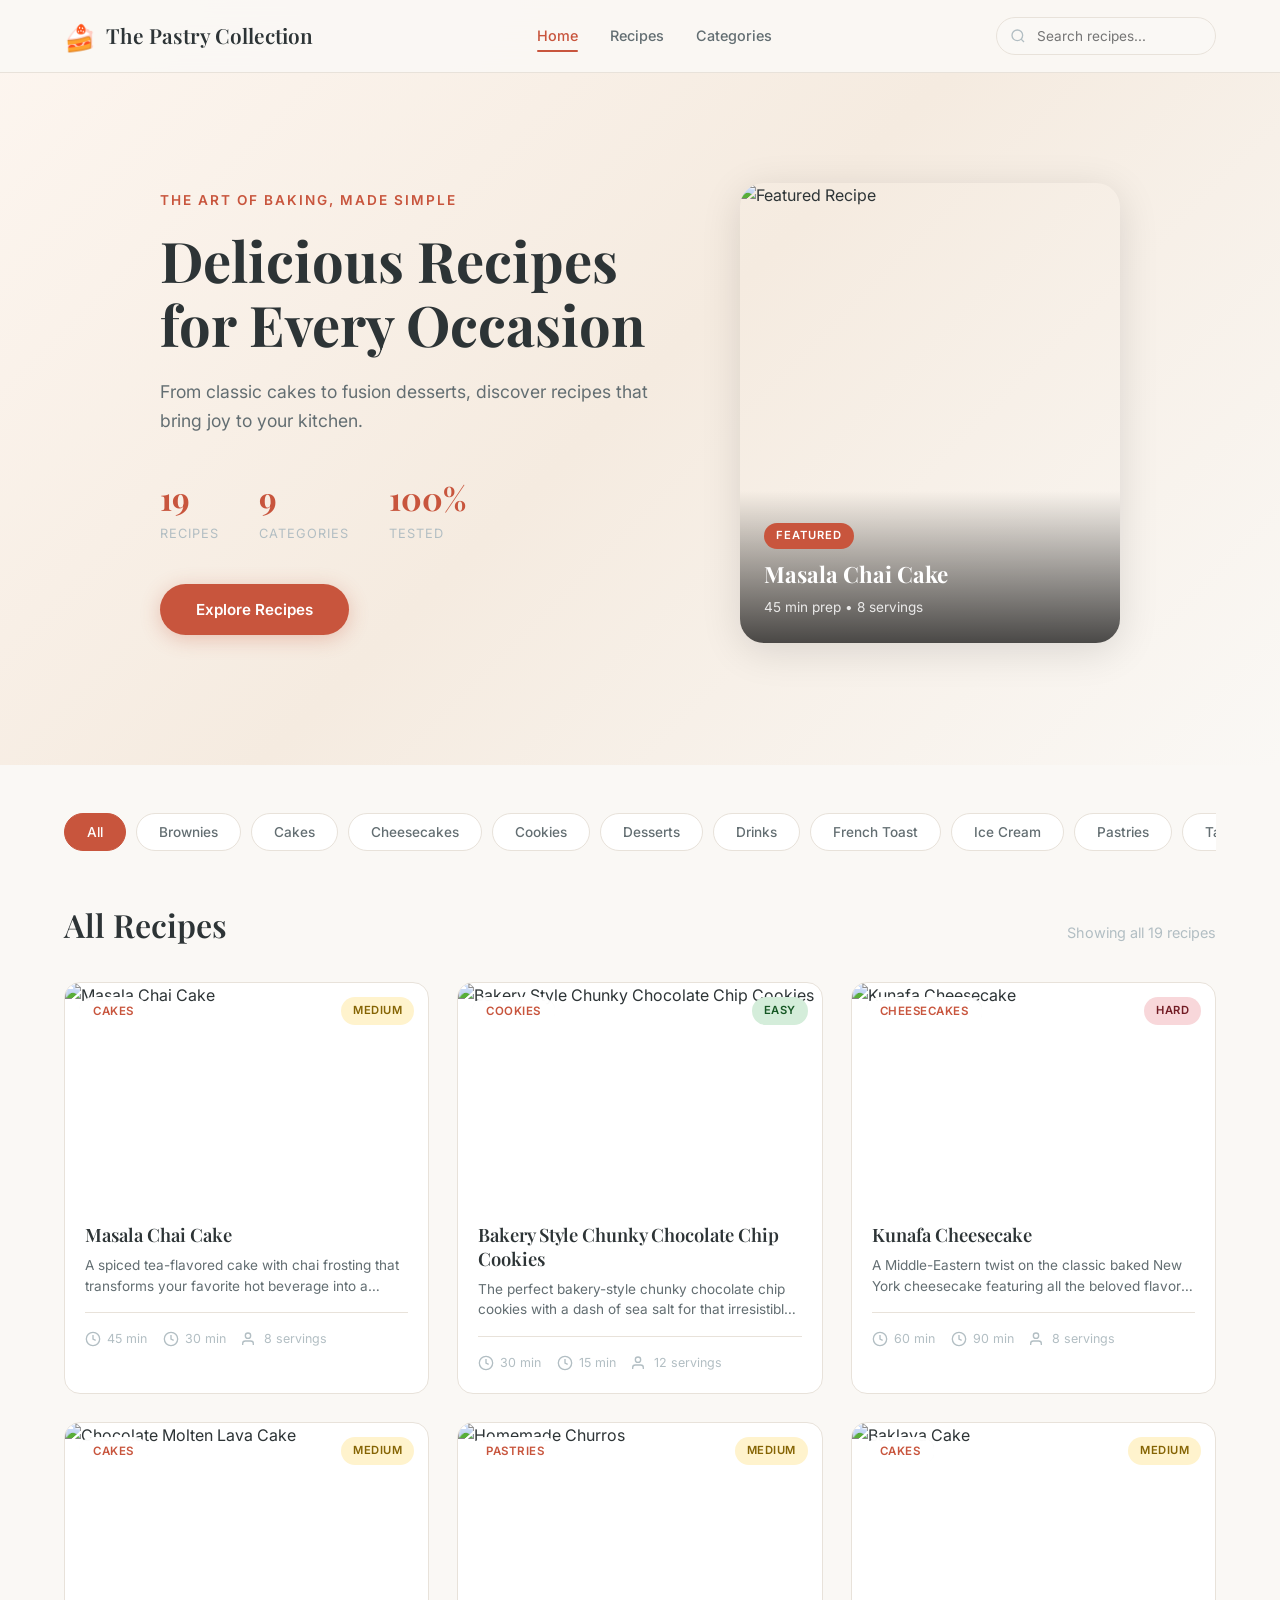
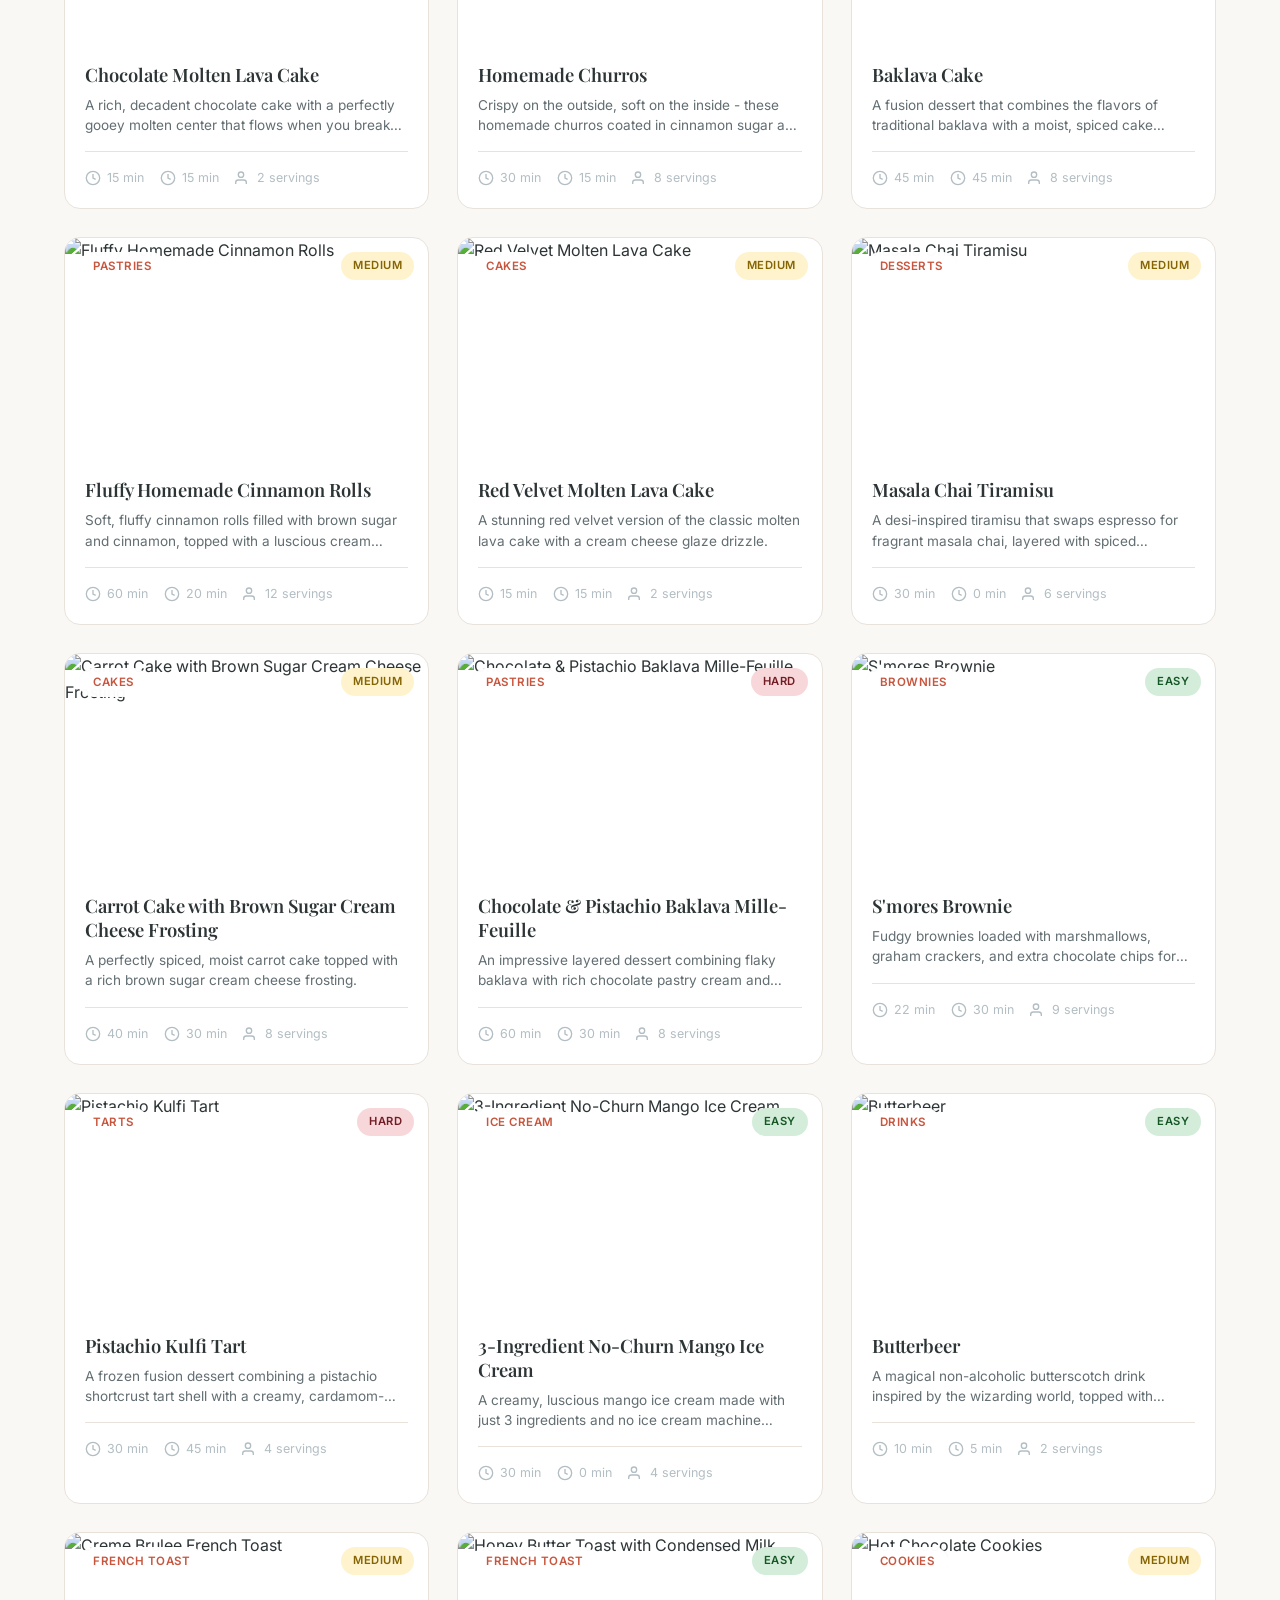
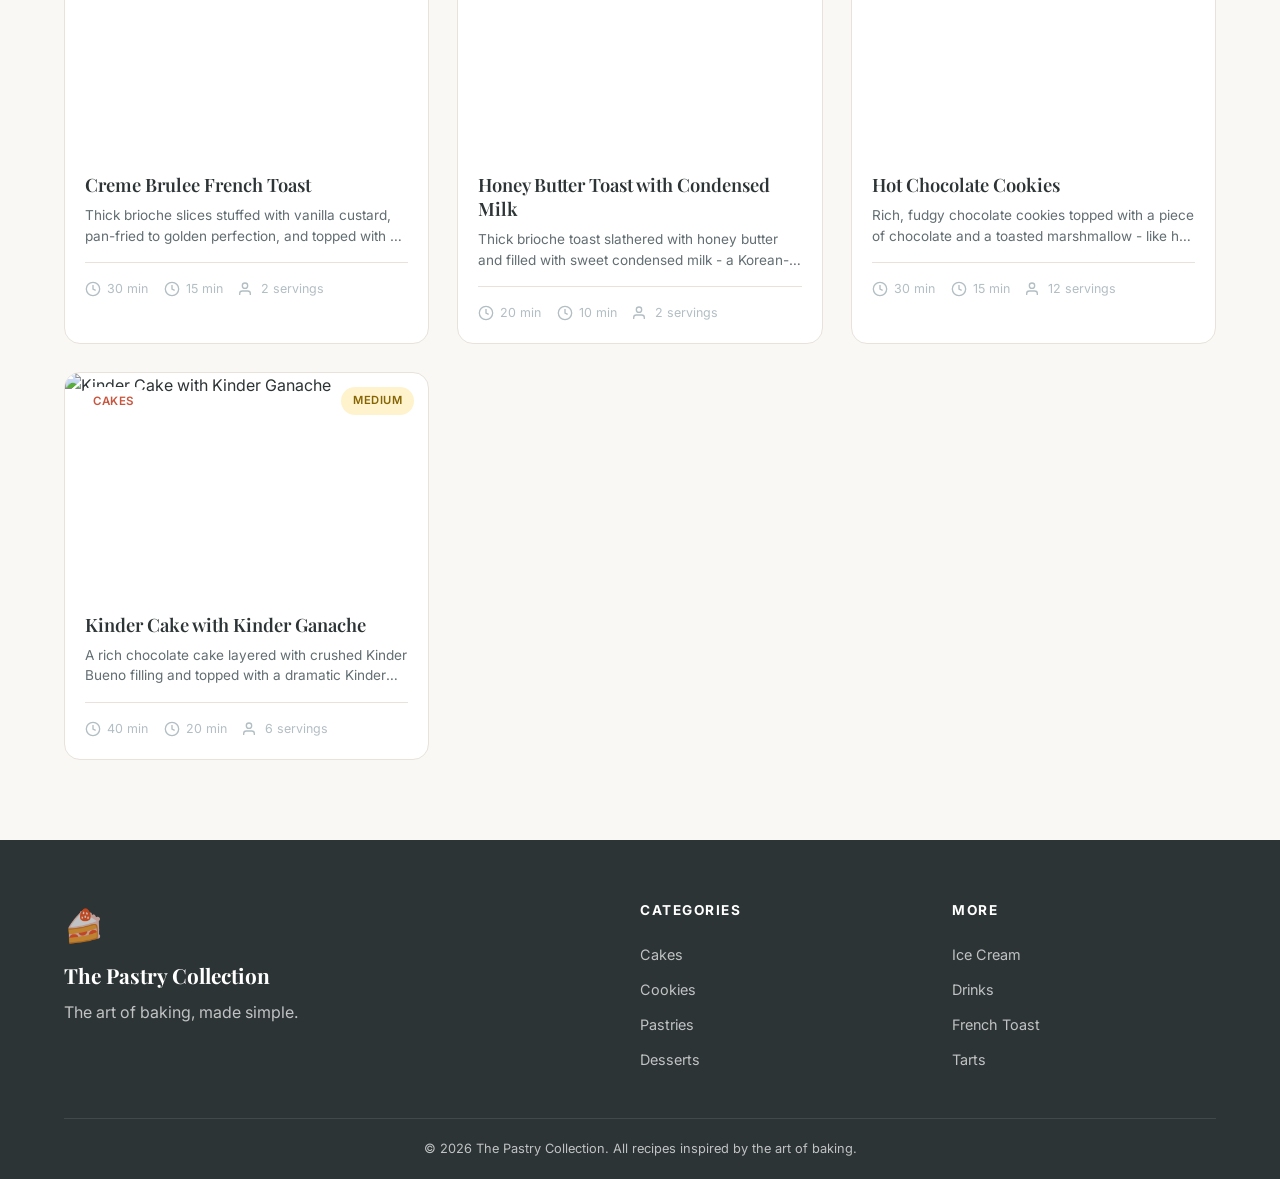
==== index.html @ ebf5a977 "Initial recipe website with 19 pastry recipes" ====
<!DOCTYPE html>
<html lang="en">
<head>
  <meta charset="UTF-8">
  <meta name="viewport" content="width=device-width, initial-scale=1.0">
  <title>The Pastry Collection | Baking Recipes Made Simple</title>
  <meta name="description" content="Discover delicious baking recipes from cakes and cookies to pastries and desserts. The art of baking, made simple.">
  <link rel="preconnect" href="https://fonts.googleapis.com">
  <link rel="preconnect" href="https://fonts.gstatic.com" crossorigin>
  <link href="https://fonts.googleapis.com/css2?family=Playfair+Display:wght@400;500;600;700&family=Inter:wght@300;400;500;600&display=swap" rel="stylesheet">
  <link rel="stylesheet" href="styles.css">
</head>
<body>
  <!-- Navigation -->
  <nav class="navbar" id="navbar">
    <div class="nav-container">
      <a href="#" class="logo" onclick="showHome()">
        <span class="logo-icon">&#127856;</span>
        <span class="logo-text">The Pastry Collection</span>
      </a>
      <div class="nav-links">
        <a href="#" onclick="showHome()" class="nav-link active">Home</a>
        <a href="#recipes" onclick="scrollToRecipes()" class="nav-link">Recipes</a>
        <a href="#categories" onclick="showCategory('all')" class="nav-link">Categories</a>
      </div>
      <div class="nav-search">
        <input type="text" id="searchInput" placeholder="Search recipes..." oninput="handleSearch(this.value)">
        <svg class="search-icon" viewBox="0 0 24 24" fill="none" stroke="currentColor" stroke-width="2"><circle cx="11" cy="11" r="8"/><path d="m21 21-4.35-4.35"/></svg>
      </div>
      <button class="mobile-menu-btn" onclick="toggleMobileMenu()">
        <span></span><span></span><span></span>
      </button>
    </div>
  </nav>

  <!-- Hero Section -->
  <section class="hero" id="hero">
    <div class="hero-content">
      <p class="hero-tagline">The Art of Baking, Made Simple</p>
      <h1 class="hero-title">Delicious Recipes<br>for Every Occasion</h1>
      <p class="hero-description">From classic cakes to fusion desserts, discover recipes that bring joy to your kitchen.</p>
      <div class="hero-stats">
        <div class="stat">
          <span class="stat-number" id="recipeCount">19</span>
          <span class="stat-label">Recipes</span>
        </div>
        <div class="stat">
          <span class="stat-number">9</span>
          <span class="stat-label">Categories</span>
        </div>
        <div class="stat">
          <span class="stat-number">100%</span>
          <span class="stat-label">Tested</span>
        </div>
      </div>
      <button class="hero-btn" onclick="scrollToRecipes()">Explore Recipes</button>
    </div>
    <div class="hero-image">
      <div class="hero-card">
        <img src="https://images.unsplash.com/photo-1578985545062-69928b1d9587?w=500&h=600&fit=crop" alt="Featured Recipe" loading="lazy">
        <div class="hero-card-info">
          <span class="hero-card-tag">Featured</span>
          <h3>Masala Chai Cake</h3>
          <p>45 min prep &bull; 8 servings</p>
        </div>
      </div>
    </div>
  </section>

  <!-- Category Filter -->
  <section class="categories-section" id="categories">
    <div class="container">
      <div class="category-filters" id="categoryFilters">
        <!-- Populated by JS -->
      </div>
    </div>
  </section>

  <!-- Recipe Grid -->
  <section class="recipes-section" id="recipes">
    <div class="container">
      <div class="section-header">
        <h2 class="section-title">All Recipes</h2>
        <p class="section-subtitle" id="resultCount">Showing all recipes</p>
      </div>
      <div class="recipe-grid" id="recipeGrid">
        <!-- Populated by JS -->
      </div>
    </div>
  </section>

  <!-- Recipe Detail Modal -->
  <div class="recipe-modal" id="recipeModal">
    <div class="modal-overlay" onclick="closeRecipe()"></div>
    <div class="modal-content" id="modalContent">
      <!-- Populated by JS -->
    </div>
  </div>

  <!-- Footer -->
  <footer class="footer">
    <div class="container">
      <div class="footer-content">
        <div class="footer-brand">
          <span class="logo-icon">&#127856;</span>
          <h3>The Pastry Collection</h3>
          <p>The art of baking, made simple.</p>
        </div>
        <div class="footer-links">
          <h4>Categories</h4>
          <a href="#" onclick="showCategory('Cakes')">Cakes</a>
          <a href="#" onclick="showCategory('Cookies')">Cookies</a>
          <a href="#" onclick="showCategory('Pastries')">Pastries</a>
          <a href="#" onclick="showCategory('Desserts')">Desserts</a>
        </div>
        <div class="footer-links">
          <h4>More</h4>
          <a href="#" onclick="showCategory('Ice Cream')">Ice Cream</a>
          <a href="#" onclick="showCategory('Drinks')">Drinks</a>
          <a href="#" onclick="showCategory('French Toast')">French Toast</a>
          <a href="#" onclick="showCategory('Tarts')">Tarts</a>
        </div>
      </div>
      <div class="footer-bottom">
        <p>&copy; 2026 The Pastry Collection. All recipes inspired by the art of baking.</p>
      </div>
    </div>
  </footer>

  <script src="recipes.js"></script>
  <script src="app.js"></script>
</body>
</html>
---- styles.css ----
/* ===== CSS Variables ===== */
:root {
  --primary: #c8553d;
  --primary-light: #e8886e;
  --primary-dark: #a3412e;
  --secondary: #2d3436;
  --accent: #f4a261;
  --bg: #faf8f5;
  --bg-card: #ffffff;
  --bg-hero: linear-gradient(135deg, #fdf6f0 0%, #f5ebe0 50%, #faf8f5 100%);
  --text: #2d3436;
  --text-light: #636e72;
  --text-muted: #b2bec3;
  --border: #e8e2da;
  --shadow-sm: 0 2px 8px rgba(0,0,0,0.06);
  --shadow-md: 0 4px 20px rgba(0,0,0,0.08);
  --shadow-lg: 0 8px 40px rgba(0,0,0,0.12);
  --radius: 16px;
  --radius-sm: 10px;
  --radius-xs: 6px;
  --font-heading: 'Playfair Display', Georgia, serif;
  --font-body: 'Inter', -apple-system, sans-serif;
  --max-width: 1200px;
  --transition: 0.3s cubic-bezier(0.4, 0, 0.2, 1);
}

/* ===== Reset ===== */
*, *::before, *::after { box-sizing: border-box; margin: 0; padding: 0; }
html { scroll-behavior: smooth; }
body {
  font-family: var(--font-body);
  background: var(--bg);
  color: var(--text);
  line-height: 1.6;
  -webkit-font-smoothing: antialiased;
}
a { text-decoration: none; color: inherit; }
img { max-width: 100%; display: block; }
button { cursor: pointer; border: none; background: none; font-family: inherit; }
input { font-family: inherit; }

.container { max-width: var(--max-width); margin: 0 auto; padding: 0 24px; }

/* ===== Navbar ===== */
.navbar {
  position: fixed; top: 0; left: 0; right: 0; z-index: 1000;
  background: rgba(250, 248, 245, 0.92);
  backdrop-filter: blur(20px);
  -webkit-backdrop-filter: blur(20px);
  border-bottom: 1px solid var(--border);
  transition: var(--transition);
}
.nav-container {
  max-width: var(--max-width);
  margin: 0 auto;
  padding: 0 24px;
  display: flex;
  align-items: center;
  justify-content: space-between;
  height: 72px;
}
.logo {
  display: flex; align-items: center; gap: 10px;
  font-family: var(--font-heading);
  font-size: 1.3rem; font-weight: 600;
  color: var(--secondary);
}
.logo-icon { font-size: 1.6rem; }
.nav-links { display: flex; gap: 32px; }
.nav-link {
  font-size: 0.9rem; font-weight: 500;
  color: var(--text-light);
  transition: var(--transition);
  position: relative;
}
.nav-link:hover, .nav-link.active { color: var(--primary); }
.nav-link.active::after {
  content: ''; position: absolute; bottom: -4px; left: 0; right: 0;
  height: 2px; background: var(--primary); border-radius: 1px;
}
.nav-search {
  position: relative; width: 220px;
}
.nav-search input {
  width: 100%; padding: 10px 14px 10px 40px;
  border: 1px solid var(--border);
  border-radius: 100px;
  background: var(--bg);
  font-size: 0.85rem;
  transition: var(--transition);
  outline: none;
}
.nav-search input:focus {
  border-color: var(--primary);
  box-shadow: 0 0 0 3px rgba(200, 85, 61, 0.1);
}
.search-icon {
  position: absolute; left: 14px; top: 50%; transform: translateY(-50%);
  width: 16px; height: 16px; color: var(--text-muted);
}
.mobile-menu-btn {
  display: none;
  flex-direction: column; gap: 5px;
  padding: 8px;
}
.mobile-menu-btn span {
  display: block; width: 22px; height: 2px;
  background: var(--secondary); border-radius: 2px;
  transition: var(--transition);
}

/* ===== Hero ===== */
.hero {
  background: var(--bg-hero);
  padding: 140px 24px 80px;
  display: flex;
  align-items: center;
  justify-content: center;
  gap: 60px;
  max-width: 1400px;
  margin: 0 auto;
  min-height: 85vh;
}
.hero-content { max-width: 520px; }
.hero-tagline {
  font-size: 0.85rem; font-weight: 600;
  color: var(--primary);
  text-transform: uppercase;
  letter-spacing: 2px;
  margin-bottom: 16px;
}
.hero-title {
  font-family: var(--font-heading);
  font-size: 3.5rem;
  font-weight: 700;
  line-height: 1.15;
  color: var(--secondary);
  margin-bottom: 20px;
}
.hero-description {
  font-size: 1.1rem;
  color: var(--text-light);
  line-height: 1.7;
  margin-bottom: 36px;
}
.hero-stats {
  display: flex; gap: 40px; margin-bottom: 40px;
}
.stat { display: flex; flex-direction: column; }
.stat-number {
  font-family: var(--font-heading);
  font-size: 2rem; font-weight: 700;
  color: var(--primary);
}
.stat-label {
  font-size: 0.8rem; color: var(--text-muted);
  text-transform: uppercase; letter-spacing: 1px;
}
.hero-btn {
  display: inline-flex; align-items: center; gap: 8px;
  padding: 16px 36px;
  background: var(--primary);
  color: white;
  font-size: 0.95rem; font-weight: 600;
  border-radius: 100px;
  transition: var(--transition);
  box-shadow: 0 4px 20px rgba(200, 85, 61, 0.3);
}
.hero-btn:hover {
  background: var(--primary-dark);
  transform: translateY(-2px);
  box-shadow: 0 6px 30px rgba(200, 85, 61, 0.4);
}
.hero-image { position: relative; }
.hero-card {
  position: relative;
  width: 380px;
  border-radius: 24px;
  overflow: hidden;
  box-shadow: var(--shadow-lg);
}
.hero-card img {
  width: 100%; height: 460px;
  object-fit: cover;
}
.hero-card-info {
  position: absolute; bottom: 0; left: 0; right: 0;
  padding: 30px 24px 24px;
  background: linear-gradient(transparent, rgba(0,0,0,0.7));
  color: white;
}
.hero-card-tag {
  display: inline-block;
  padding: 4px 12px;
  background: var(--primary);
  border-radius: 100px;
  font-size: 0.7rem; font-weight: 600;
  text-transform: uppercase;
  letter-spacing: 1px;
  margin-bottom: 8px;
}
.hero-card-info h3 {
  font-family: var(--font-heading);
  font-size: 1.4rem; margin-bottom: 4px;
}
.hero-card-info p { font-size: 0.85rem; opacity: 0.85; }

/* ===== Categories ===== */
.categories-section {
  padding: 40px 0 20px;
  position: sticky; top: 72px; z-index: 100;
  background: var(--bg);
}
.category-filters {
  display: flex; gap: 10px;
  overflow-x: auto;
  padding: 8px 0;
  scrollbar-width: none;
  -ms-overflow-style: none;
}
.category-filters::-webkit-scrollbar { display: none; }
.category-btn {
  padding: 10px 22px;
  border-radius: 100px;
  font-size: 0.85rem; font-weight: 500;
  white-space: nowrap;
  color: var(--text-light);
  background: var(--bg-card);
  border: 1px solid var(--border);
  transition: var(--transition);
}
.category-btn:hover {
  border-color: var(--primary-light);
  color: var(--primary);
}
.category-btn.active {
  background: var(--primary);
  color: white;
  border-color: var(--primary);
}

/* ===== Recipe Grid ===== */
.recipes-section { padding: 20px 0 80px; }
.section-header {
  display: flex; align-items: baseline;
  justify-content: space-between;
  margin-bottom: 32px;
}
.section-title {
  font-family: var(--font-heading);
  font-size: 2rem; font-weight: 600;
}
.section-subtitle { font-size: 0.9rem; color: var(--text-muted); }
.recipe-grid {
  display: grid;
  grid-template-columns: repeat(auto-fill, minmax(300px, 1fr));
  gap: 28px;
}
.recipe-card {
  background: var(--bg-card);
  border-radius: var(--radius);
  overflow: hidden;
  border: 1px solid var(--border);
  transition: var(--transition);
  cursor: pointer;
}
.recipe-card:hover {
  transform: translateY(-6px);
  box-shadow: var(--shadow-lg);
  border-color: transparent;
}
.recipe-card-image {
  position: relative;
  height: 220px; overflow: hidden;
}
.recipe-card-image img {
  width: 100%; height: 100%;
  object-fit: cover;
  transition: transform 0.5s ease;
}
.recipe-card:hover .recipe-card-image img {
  transform: scale(1.08);
}
.recipe-card-badge {
  position: absolute; top: 14px; left: 14px;
  padding: 5px 14px;
  background: rgba(255,255,255,0.95);
  backdrop-filter: blur(10px);
  border-radius: 100px;
  font-size: 0.72rem; font-weight: 600;
  color: var(--primary);
  text-transform: uppercase;
  letter-spacing: 0.5px;
}
.recipe-card-difficulty {
  position: absolute; top: 14px; right: 14px;
  padding: 5px 12px;
  border-radius: 100px;
  font-size: 0.7rem; font-weight: 600;
  text-transform: uppercase;
  letter-spacing: 0.5px;
}
.difficulty-easy { background: #d4edda; color: #155724; }
.difficulty-medium { background: #fff3cd; color: #856404; }
.difficulty-hard { background: #f8d7da; color: #721c24; }
.recipe-card-body { padding: 20px; }
.recipe-card-title {
  font-family: var(--font-heading);
  font-size: 1.15rem; font-weight: 600;
  margin-bottom: 8px;
  line-height: 1.3;
  display: -webkit-box; -webkit-line-clamp: 2;
  -webkit-box-orient: vertical; overflow: hidden;
}
.recipe-card-desc {
  font-size: 0.85rem; color: var(--text-light);
  line-height: 1.5;
  margin-bottom: 16px;
  display: -webkit-box; -webkit-line-clamp: 2;
  -webkit-box-orient: vertical; overflow: hidden;
}
.recipe-card-meta {
  display: flex; gap: 16px;
  padding-top: 16px;
  border-top: 1px solid var(--border);
}
.meta-item {
  display: flex; align-items: center; gap: 6px;
  font-size: 0.78rem; color: var(--text-muted);
}
.meta-icon {
  width: 16px; height: 16px;
  fill: none; stroke: currentColor; stroke-width: 2;
}

/* ===== Recipe Modal ===== */
.recipe-modal {
  position: fixed; inset: 0; z-index: 2000;
  display: none; align-items: flex-start;
  justify-content: center;
  padding: 40px 20px;
  overflow-y: auto;
}
.recipe-modal.open { display: flex; }
.modal-overlay {
  position: fixed; inset: 0;
  background: rgba(0,0,0,0.5);
  backdrop-filter: blur(4px);
}
.modal-content {
  position: relative; z-index: 1;
  background: var(--bg-card);
  border-radius: 24px;
  max-width: 860px;
  width: 100%;
  overflow: hidden;
  box-shadow: var(--shadow-lg);
  animation: modalIn 0.35s ease;
}
@keyframes modalIn {
  from { opacity: 0; transform: translateY(30px) scale(0.97); }
  to { opacity: 1; transform: translateY(0) scale(1); }
}
.modal-close {
  position: absolute; top: 20px; right: 20px; z-index: 10;
  width: 40px; height: 40px;
  background: rgba(255,255,255,0.9);
  backdrop-filter: blur(10px);
  border-radius: 50%;
  display: flex; align-items: center; justify-content: center;
  font-size: 1.2rem; color: var(--secondary);
  transition: var(--transition);
  cursor: pointer;
}
.modal-close:hover { background: white; transform: scale(1.1); }
.modal-hero {
  position: relative; height: 360px;
}
.modal-hero img {
  width: 100%; height: 100%;
  object-fit: cover;
}
.modal-hero-overlay {
  position: absolute; bottom: 0; left: 0; right: 0;
  padding: 40px 36px 28px;
  background: linear-gradient(transparent, rgba(0,0,0,0.75));
  color: white;
}
.modal-category {
  display: inline-block;
  padding: 5px 14px; margin-bottom: 10px;
  background: var(--primary);
  border-radius: 100px;
  font-size: 0.72rem; font-weight: 600;
  text-transform: uppercase; letter-spacing: 1px;
}
.modal-title {
  font-family: var(--font-heading);
  font-size: 2rem; font-weight: 700;
  margin-bottom: 4px;
}
.modal-desc {
  font-size: 0.9rem; opacity: 0.85; line-height: 1.5;
}
.modal-meta-bar {
  display: flex; gap: 0;
  border-bottom: 1px solid var(--border);
}
.modal-meta-item {
  flex: 1;
  display: flex; flex-direction: column;
  align-items: center; justify-content: center;
  padding: 18px 12px;
  border-right: 1px solid var(--border);
}
.modal-meta-item:last-child { border-right: none; }
.modal-meta-value {
  font-family: var(--font-heading);
  font-size: 1.15rem; font-weight: 600;
  color: var(--primary);
}
.modal-meta-label {
  font-size: 0.72rem; color: var(--text-muted);
  text-transform: uppercase; letter-spacing: 1px;
}
.modal-body { padding: 36px; }
.modal-section { margin-bottom: 36px; }
.modal-section:last-child { margin-bottom: 0; }
.modal-section-title {
  font-family: var(--font-heading);
  font-size: 1.3rem; font-weight: 600;
  margin-bottom: 18px;
  padding-bottom: 10px;
  border-bottom: 2px solid var(--primary);
  display: inline-block;
}
.ingredient-group-title {
  font-size: 0.85rem; font-weight: 600;
  color: var(--primary);
  text-transform: uppercase;
  letter-spacing: 1px;
  margin: 16px 0 10px;
}
.ingredient-list {
  list-style: none;
  display: grid;
  grid-template-columns: repeat(auto-fill, minmax(260px, 1fr));
  gap: 8px;
}
.ingredient-list li {
  padding: 10px 14px;
  background: var(--bg);
  border-radius: var(--radius-xs);
  font-size: 0.9rem;
  display: flex; align-items: center; gap: 10px;
}
.ingredient-list li::before {
  content: '';
  width: 6px; height: 6px;
  background: var(--primary);
  border-radius: 50%;
  flex-shrink: 0;
}
.instruction-list {
  list-style: none;
  counter-reset: step;
}
.instruction-list li {
  counter-increment: step;
  display: flex; gap: 16px;
  padding: 16px 0;
  border-bottom: 1px solid var(--border);
  font-size: 0.95rem;
  line-height: 1.6;
}
.instruction-list li:last-child { border-bottom: none; }
.instruction-list li::before {
  content: counter(step);
  flex-shrink: 0;
  width: 32px; height: 32px;
  background: var(--primary);
  color: white;
  border-radius: 50%;
  display: flex; align-items: center; justify-content: center;
  font-size: 0.8rem; font-weight: 700;
  margin-top: 2px;
}
.tips-list {
  list-style: none;
}
.tips-list li {
  padding: 12px 16px;
  background: linear-gradient(135deg, #fff9f0, #fff5e8);
  border-left: 3px solid var(--accent);
  border-radius: 0 var(--radius-xs) var(--radius-xs) 0;
  margin-bottom: 8px;
  font-size: 0.9rem;
  color: var(--text-light);
}

/* ===== Footer ===== */
.footer {
  background: var(--secondary);
  color: rgba(255,255,255,0.7);
  padding: 60px 0 0;
}
.footer-content {
  display: grid;
  grid-template-columns: 2fr 1fr 1fr;
  gap: 48px;
  padding-bottom: 40px;
}
.footer-brand h3 {
  font-family: var(--font-heading);
  color: white; font-size: 1.3rem;
  margin: 8px 0;
}
.footer-brand .logo-icon { font-size: 2rem; }
.footer-links h4 {
  color: white; font-size: 0.85rem;
  text-transform: uppercase;
  letter-spacing: 1.5px;
  margin-bottom: 16px;
}
.footer-links a {
  display: block;
  font-size: 0.9rem;
  padding: 6px 0;
  transition: var(--transition);
}
.footer-links a:hover { color: var(--accent); }
.footer-bottom {
  border-top: 1px solid rgba(255,255,255,0.1);
  padding: 20px 0;
  text-align: center;
  font-size: 0.8rem;
}

/* ===== No Results ===== */
.no-results {
  text-align: center;
  padding: 80px 20px;
  grid-column: 1 / -1;
}
.no-results h3 {
  font-family: var(--font-heading);
  font-size: 1.5rem;
  margin-bottom: 8px;
}
.no-results p { color: var(--text-muted); }

/* ===== Responsive ===== */
@media (max-width: 1024px) {
  .hero { flex-direction: column; text-align: center; padding-top: 120px; min-height: auto; }
  .hero-stats { justify-content: center; }
  .hero-card { width: 320px; margin: 0 auto; }
  .hero-card img { height: 380px; }
}
@media (max-width: 768px) {
  .nav-links, .nav-search { display: none; }
  .mobile-menu-btn { display: flex; }
  .hero-title { font-size: 2.4rem; }
  .hero { padding: 110px 20px 60px; gap: 40px; }
  .recipe-grid { grid-template-columns: repeat(auto-fill, minmax(260px, 1fr)); gap: 20px; }
  .modal-hero { height: 260px; }
  .modal-body { padding: 24px; }
  .modal-meta-bar { flex-wrap: wrap; }
  .modal-meta-item { min-width: 33.33%; }
  .ingredient-list { grid-template-columns: 1fr; }
  .footer-content { grid-template-columns: 1fr; gap: 32px; }
  .section-header { flex-direction: column; gap: 4px; }
}
@media (max-width: 480px) {
  .hero-title { font-size: 2rem; }
  .hero-stats { gap: 24px; }
  .hero-card { width: 280px; }
  .hero-card img { height: 320px; }
  .recipe-grid { grid-template-columns: 1fr; }
  .modal-title { font-size: 1.5rem; }
}
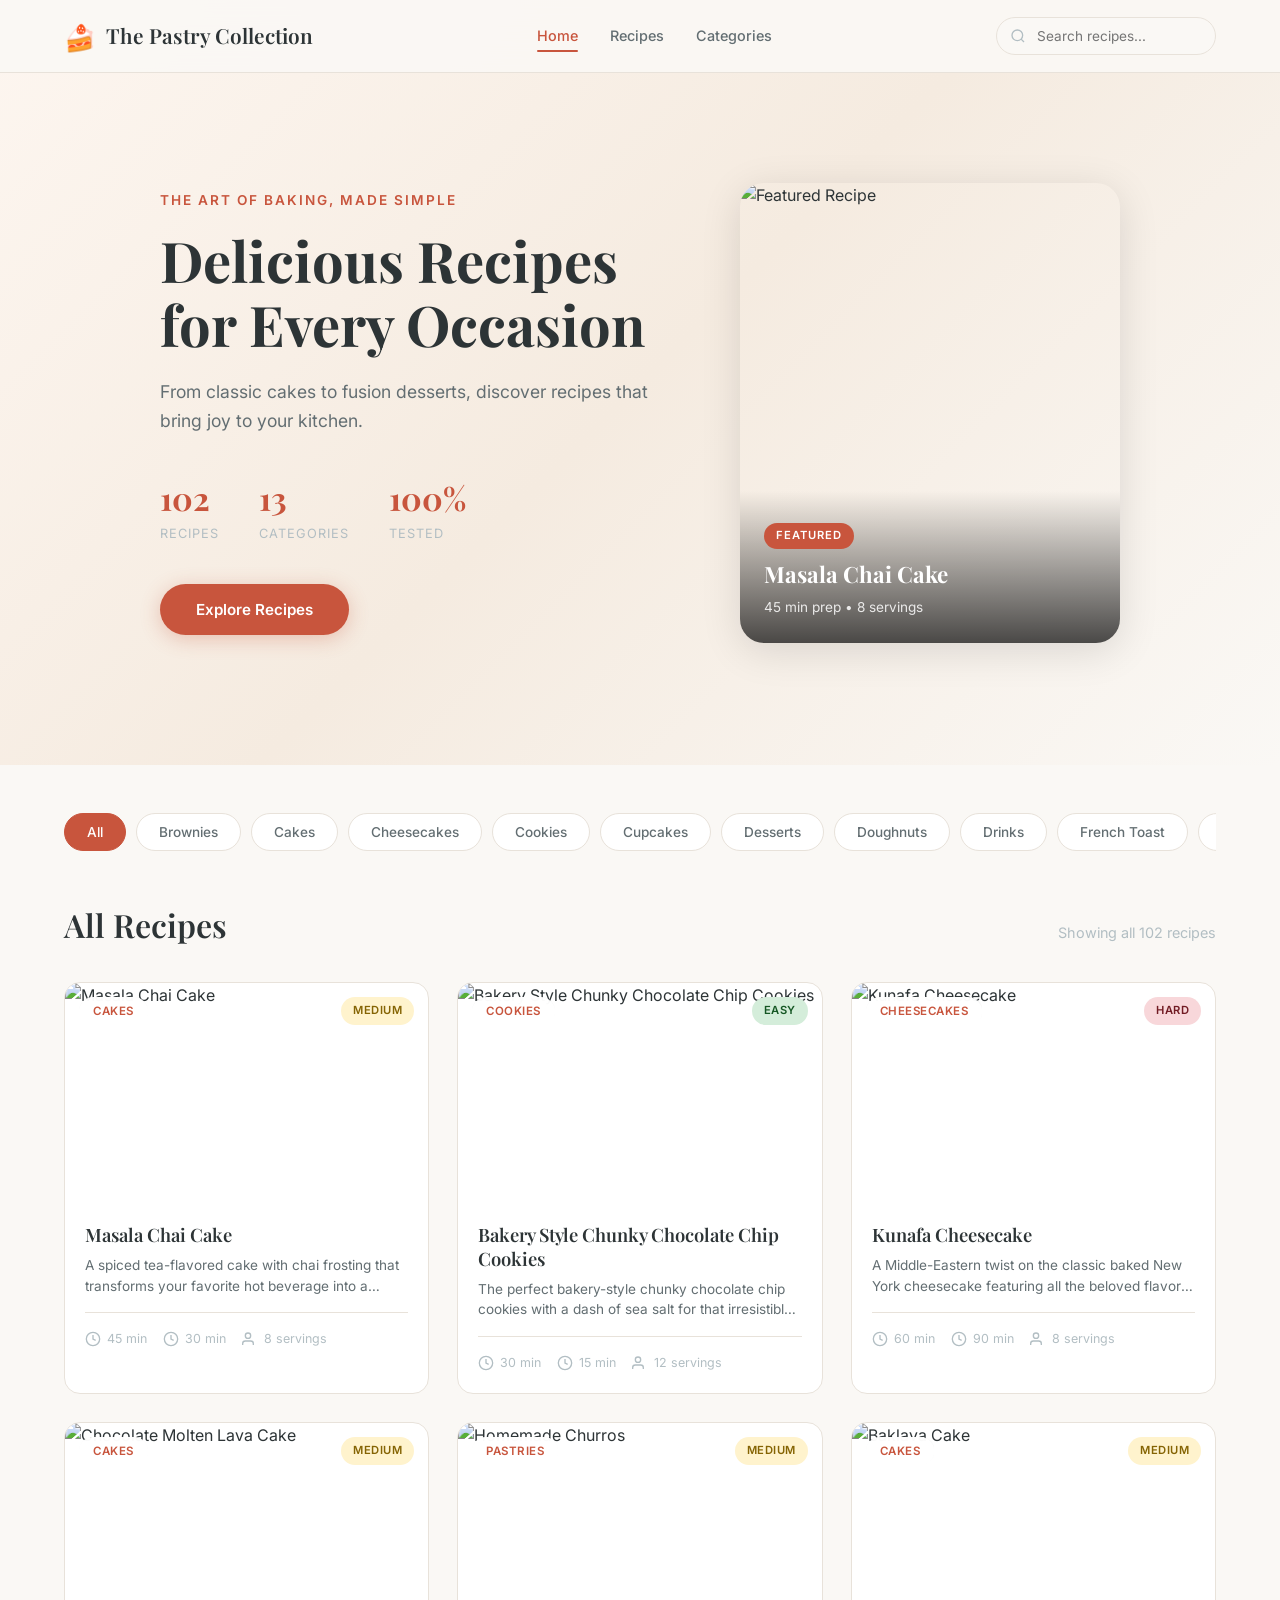
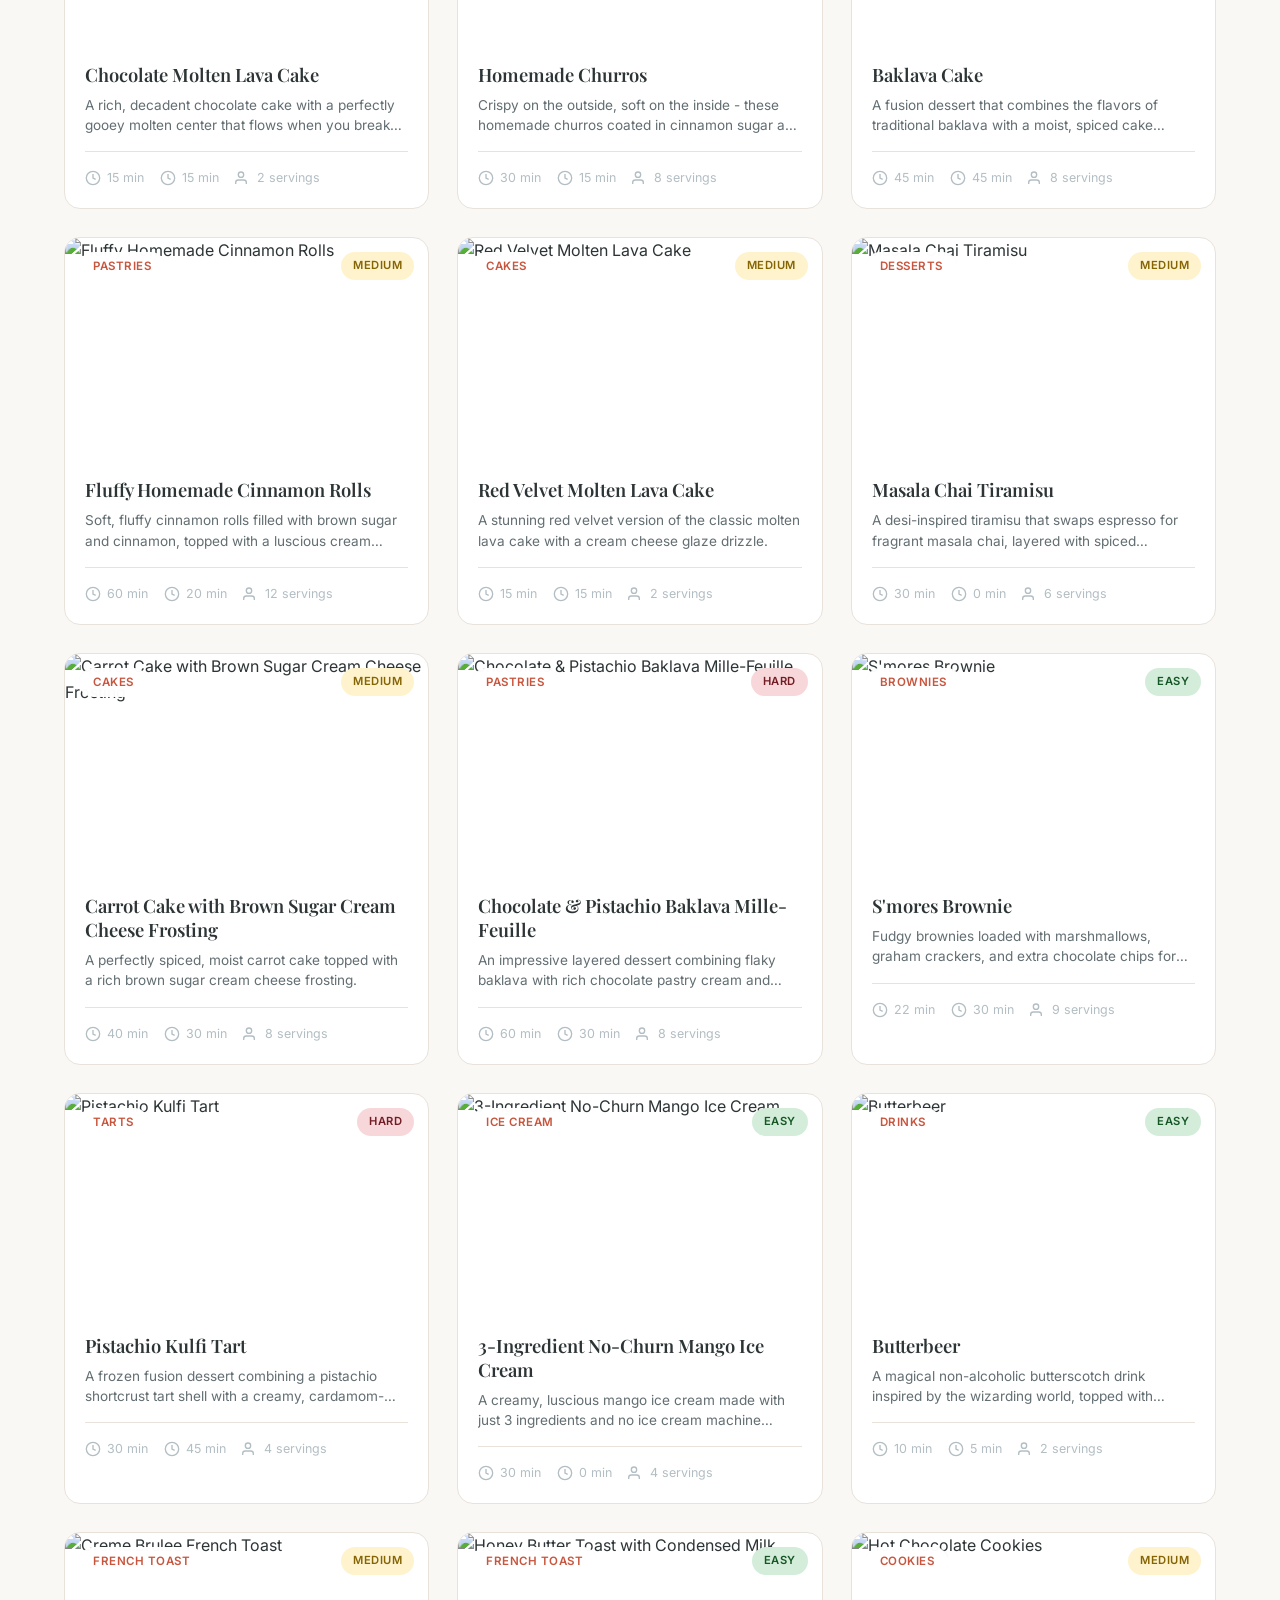
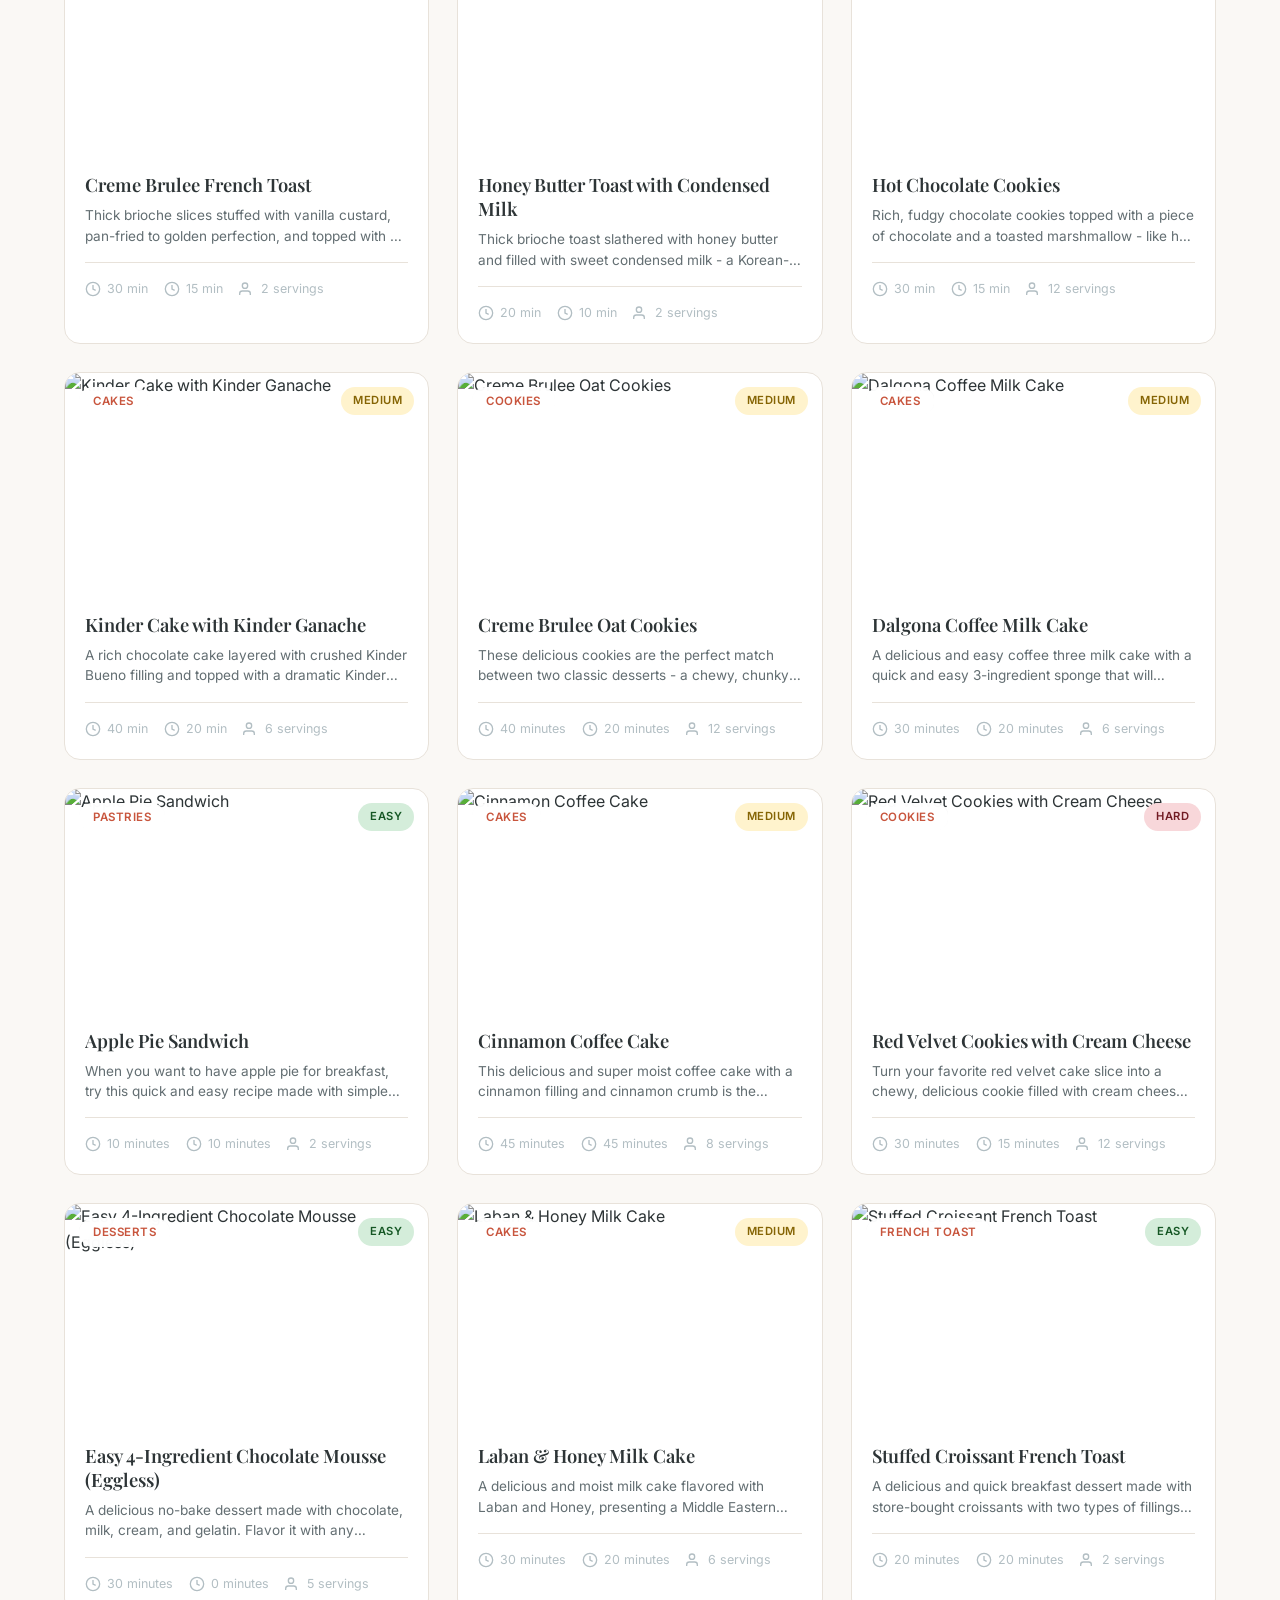
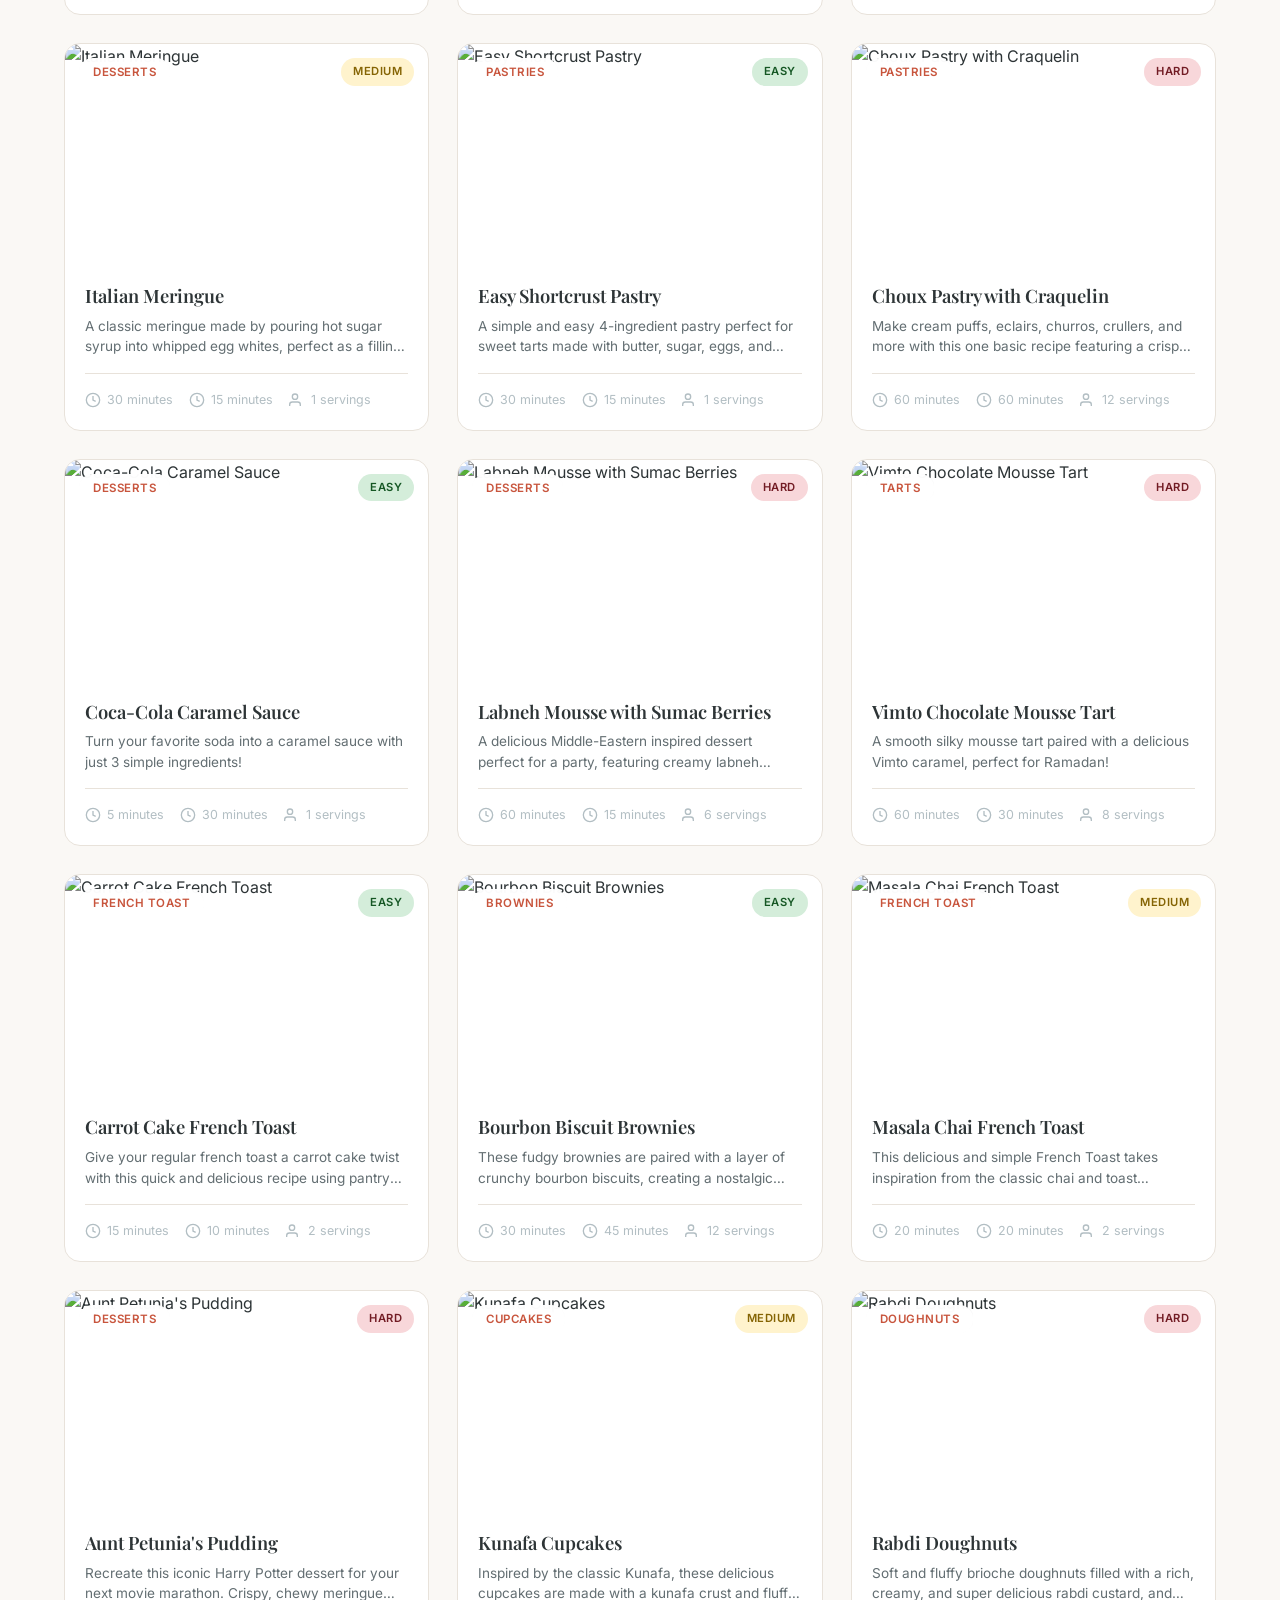
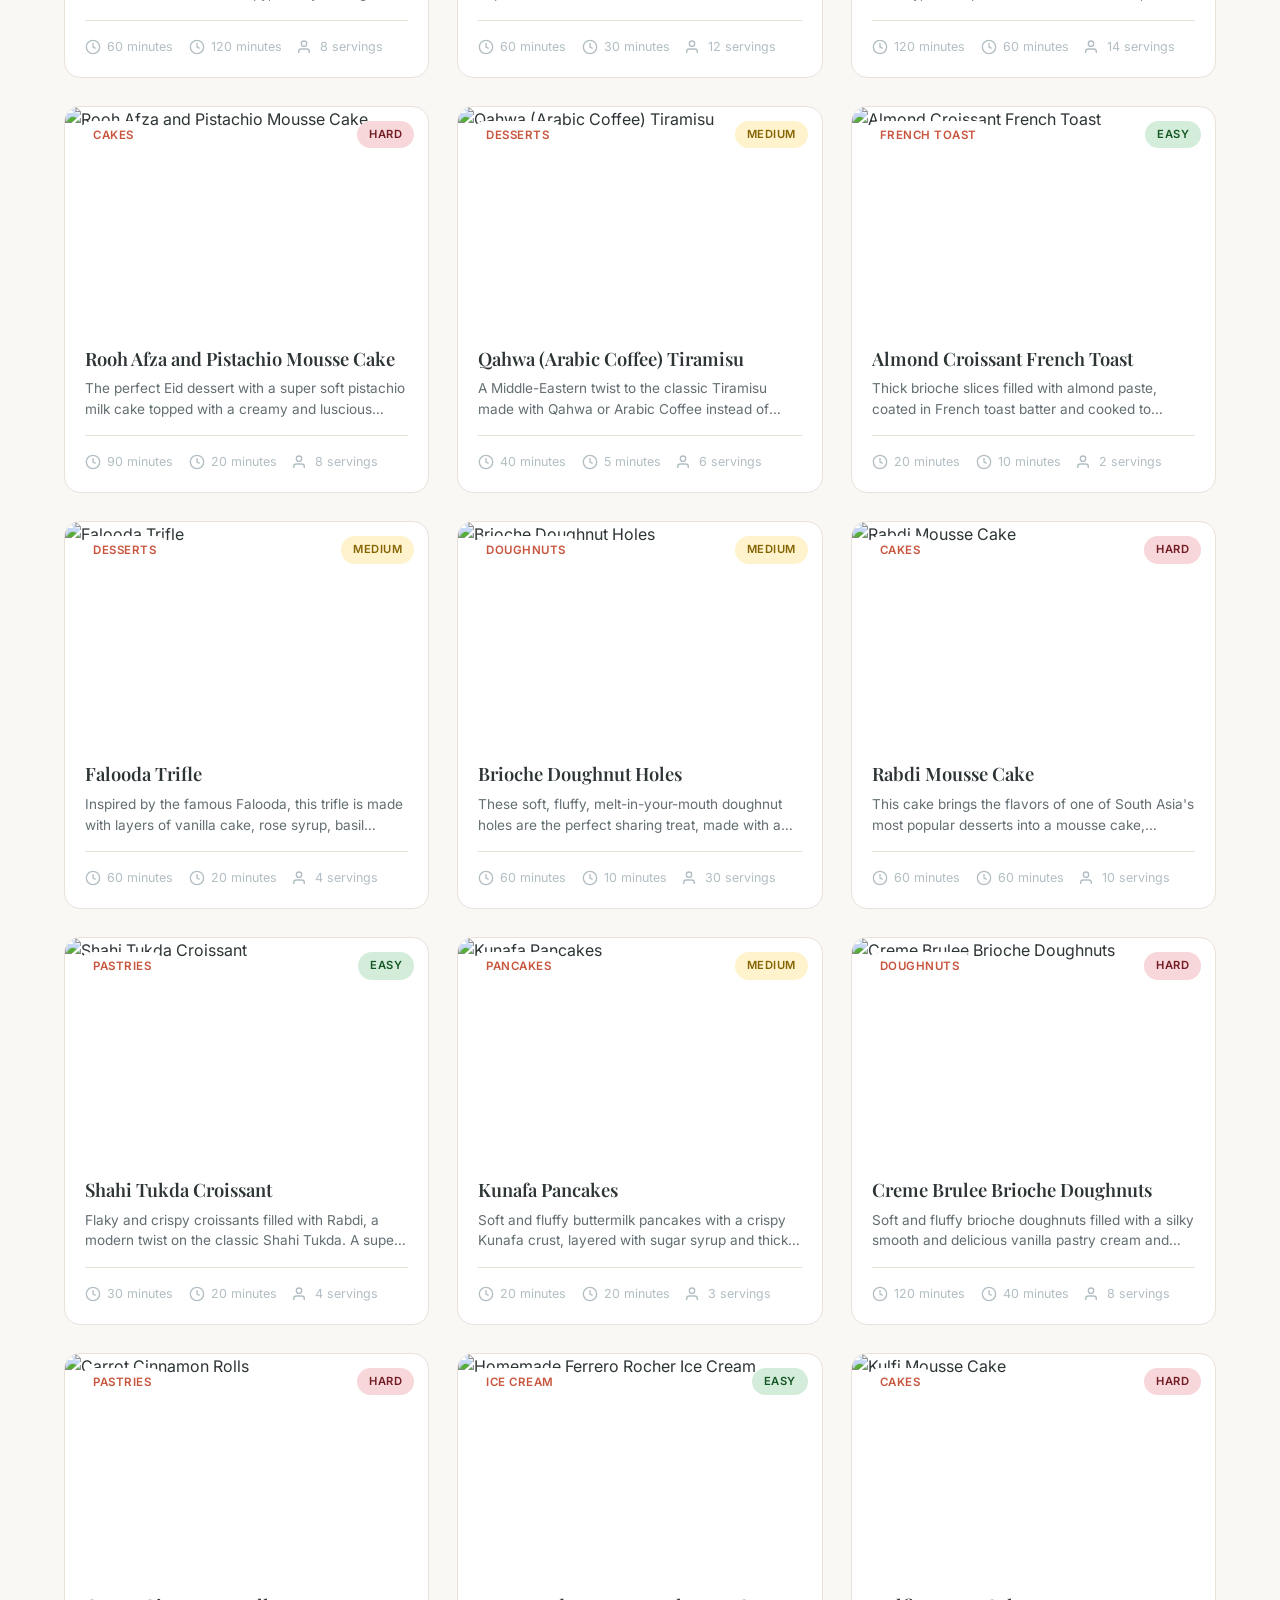
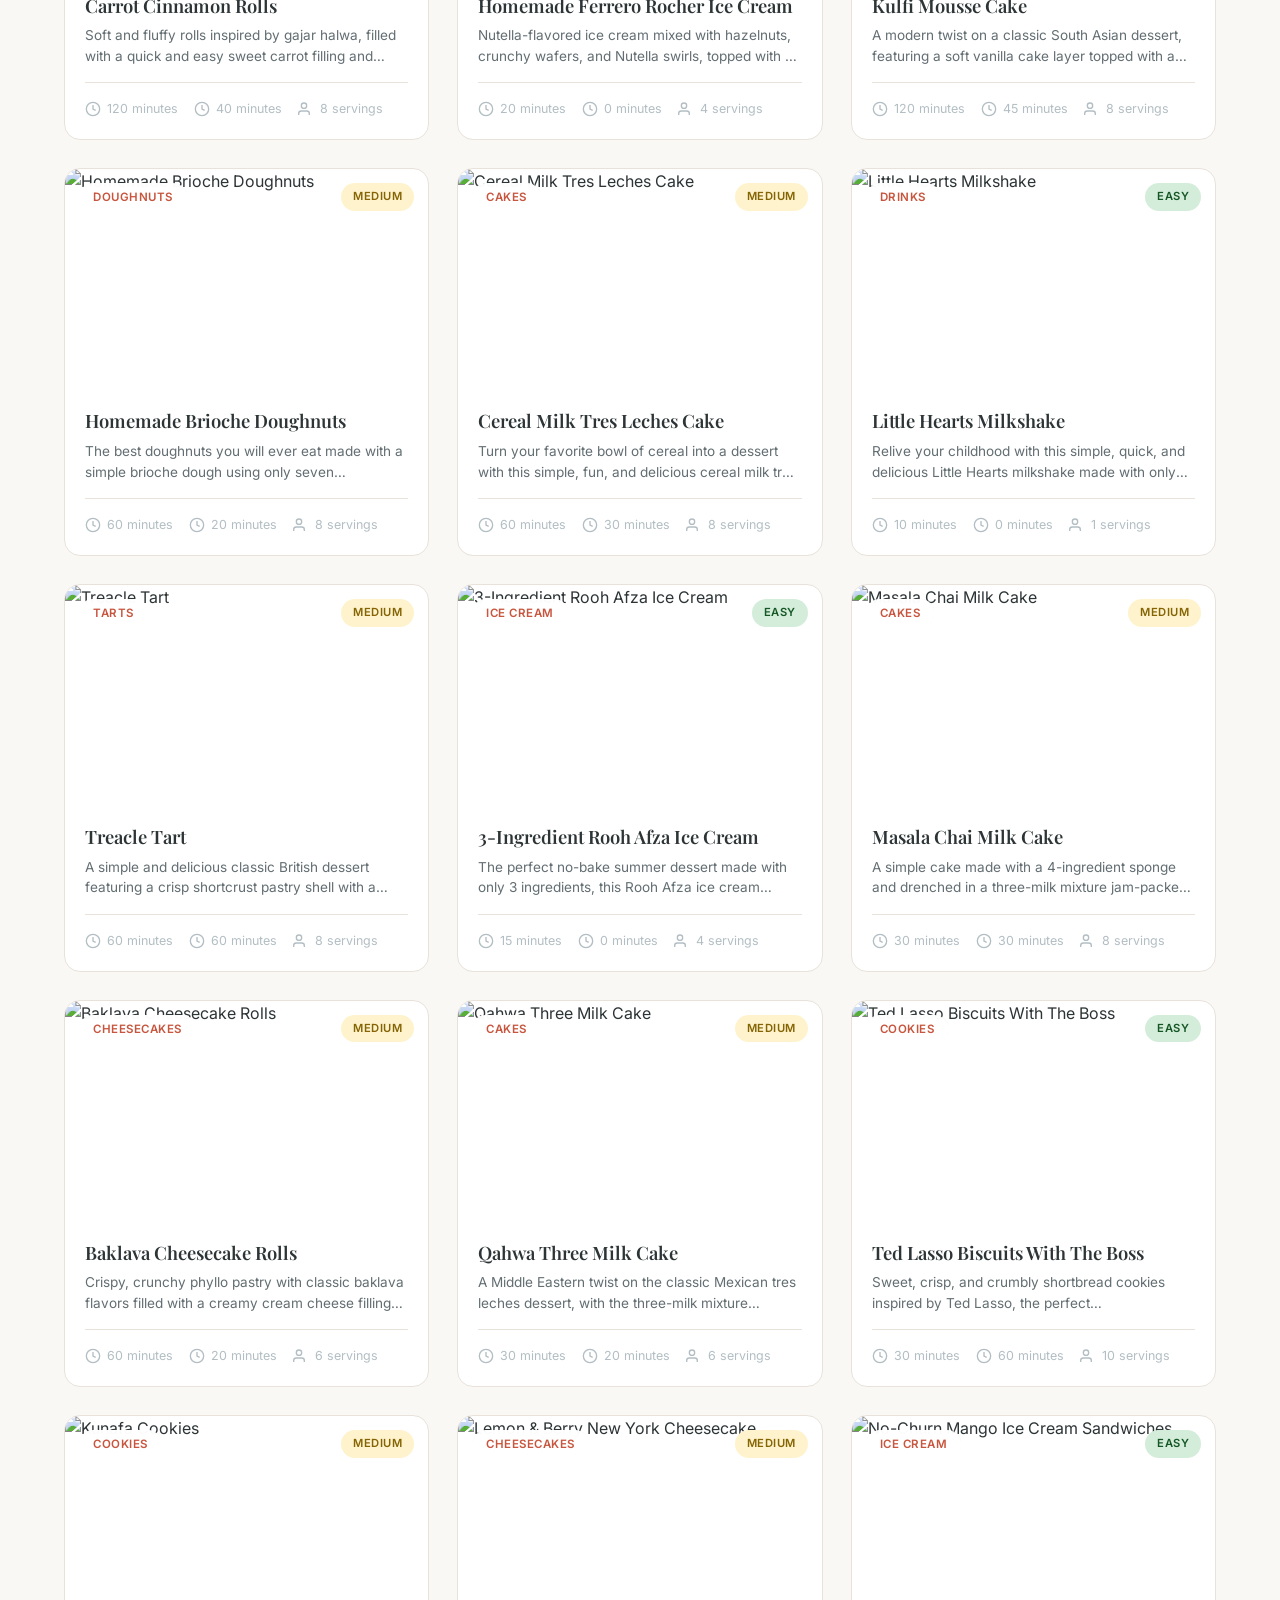
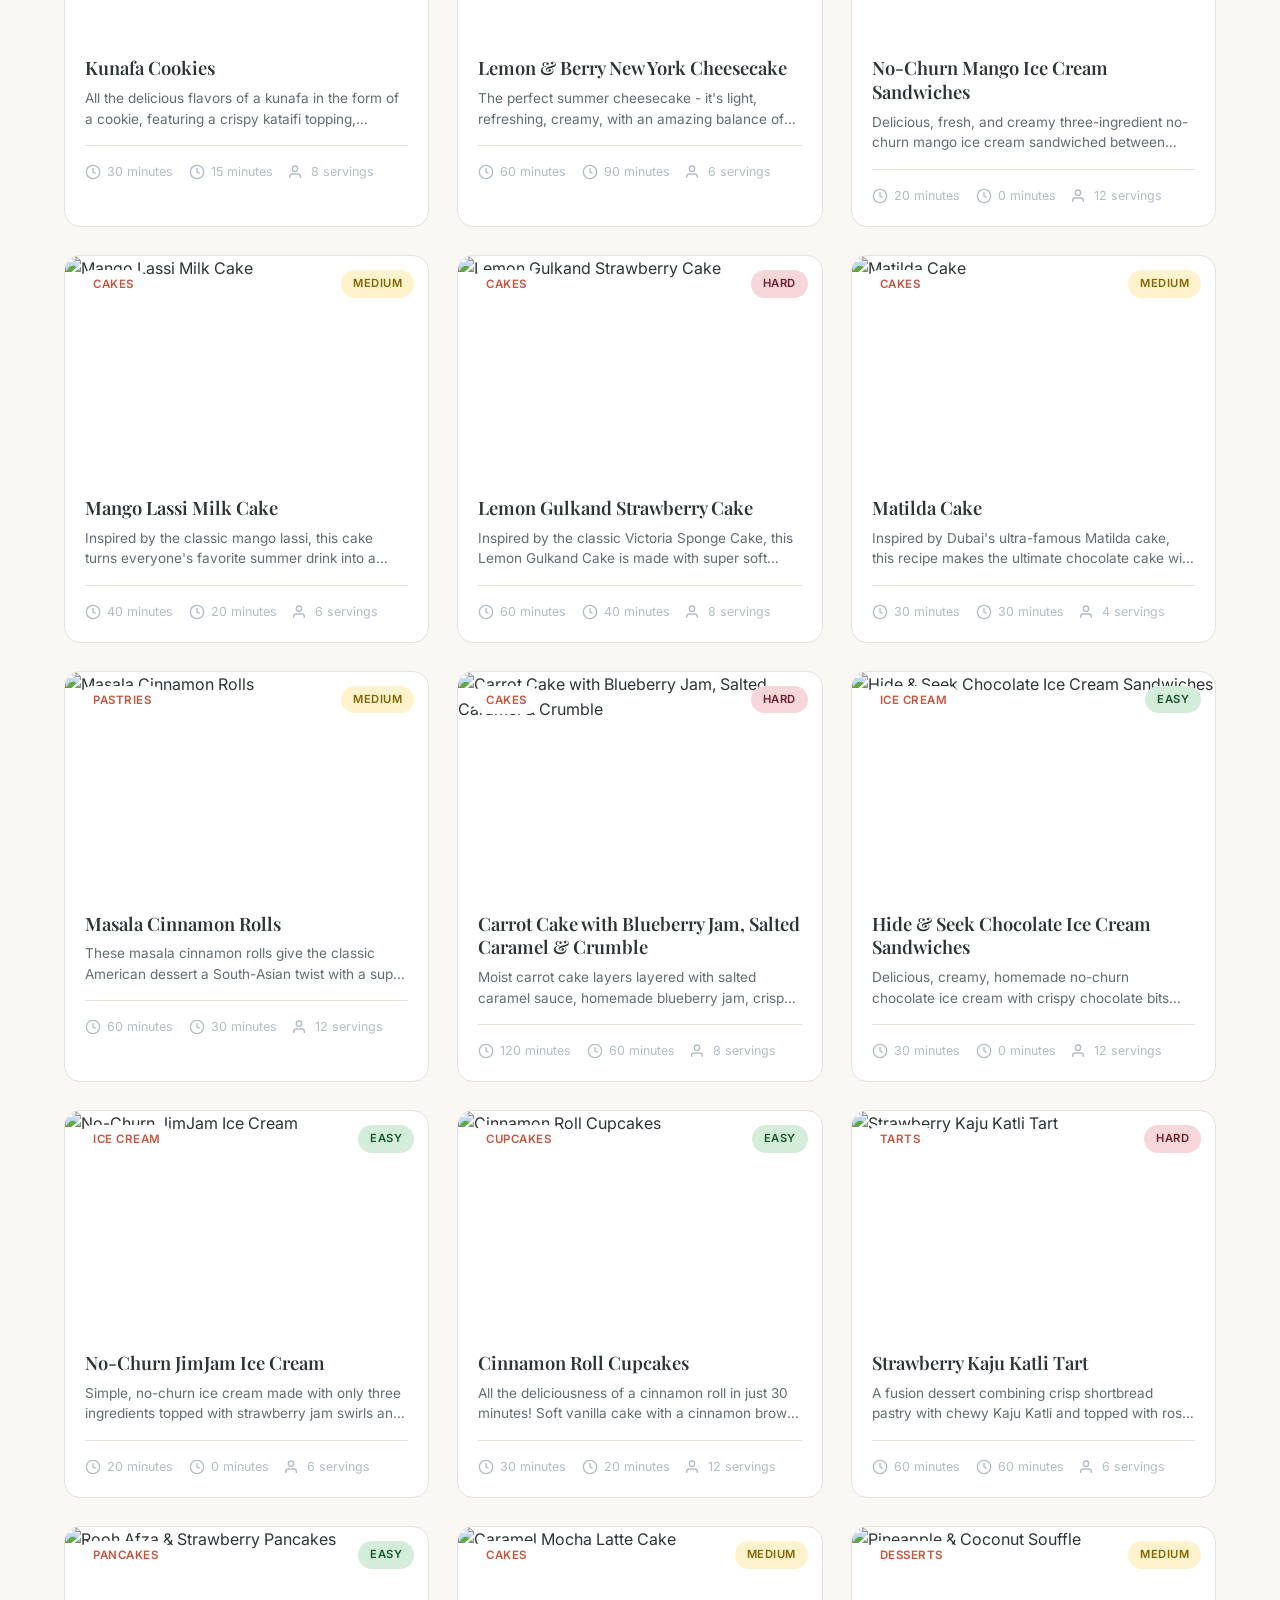
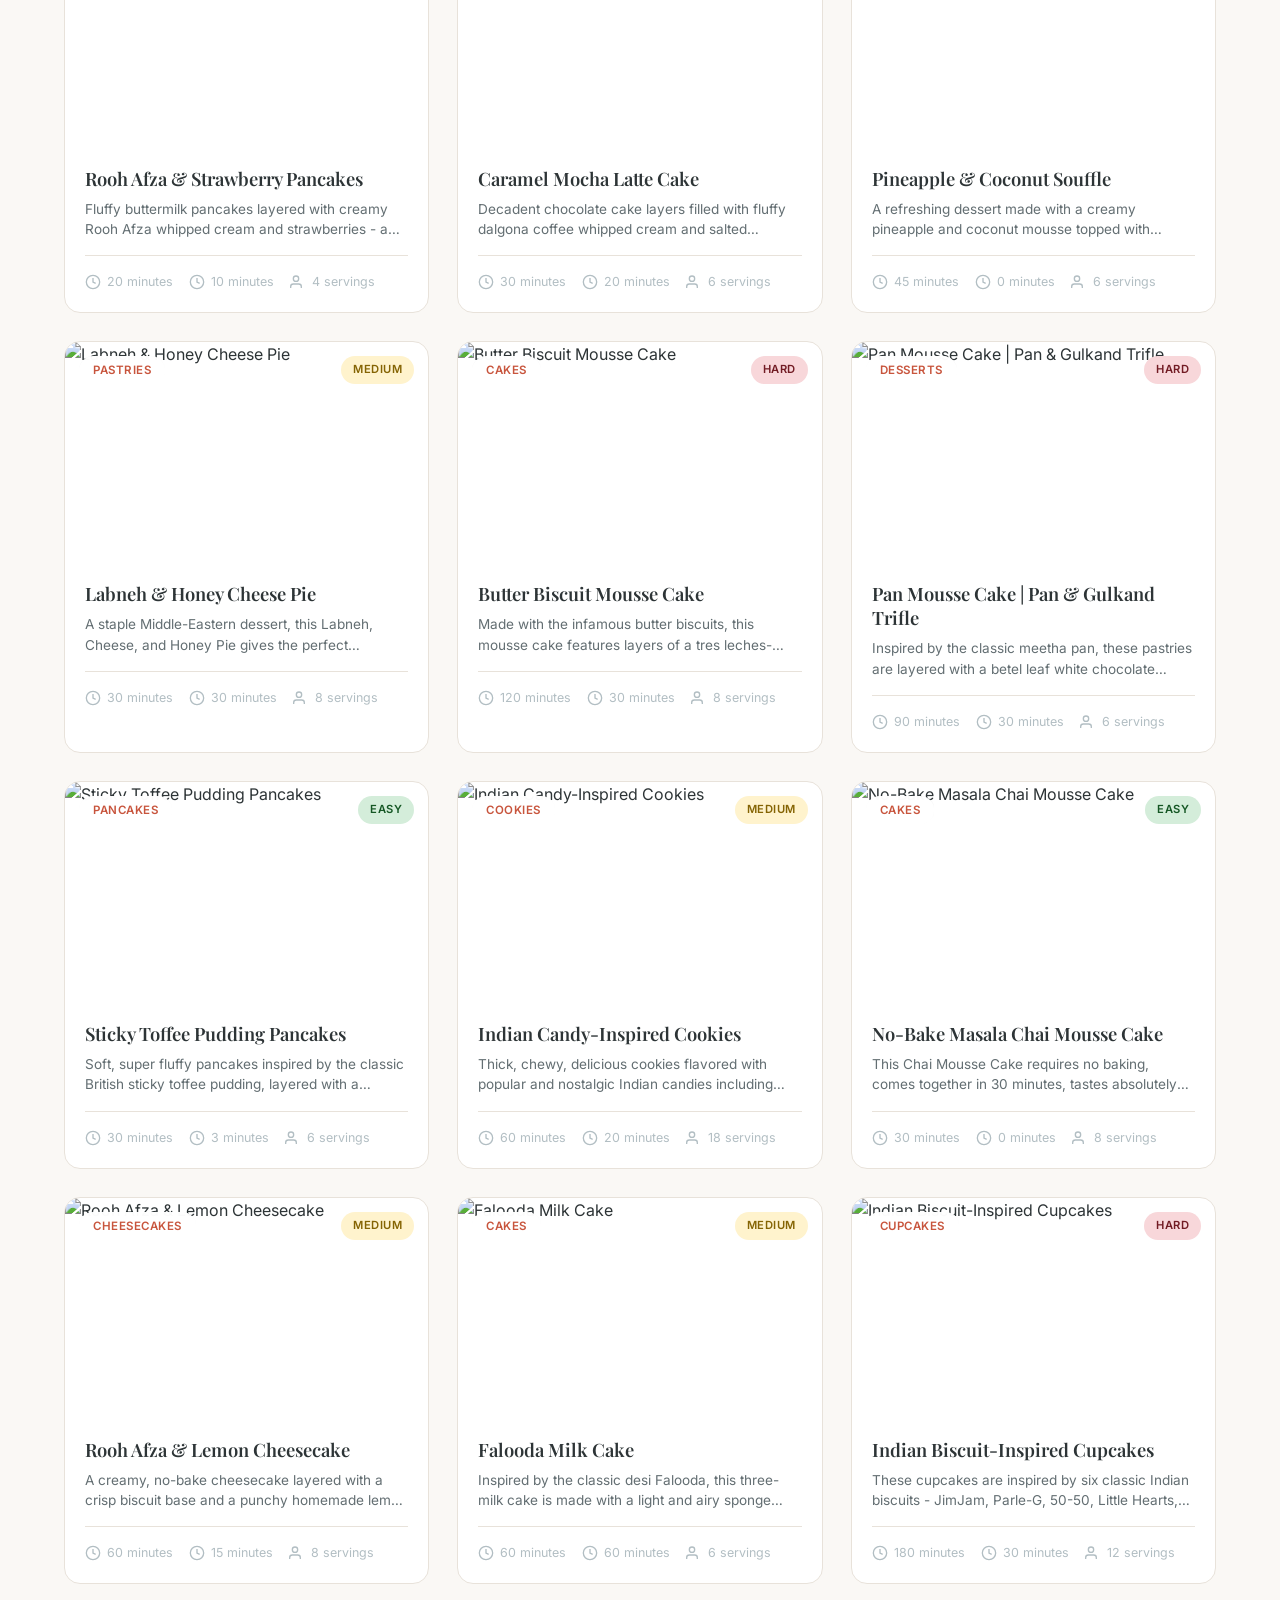
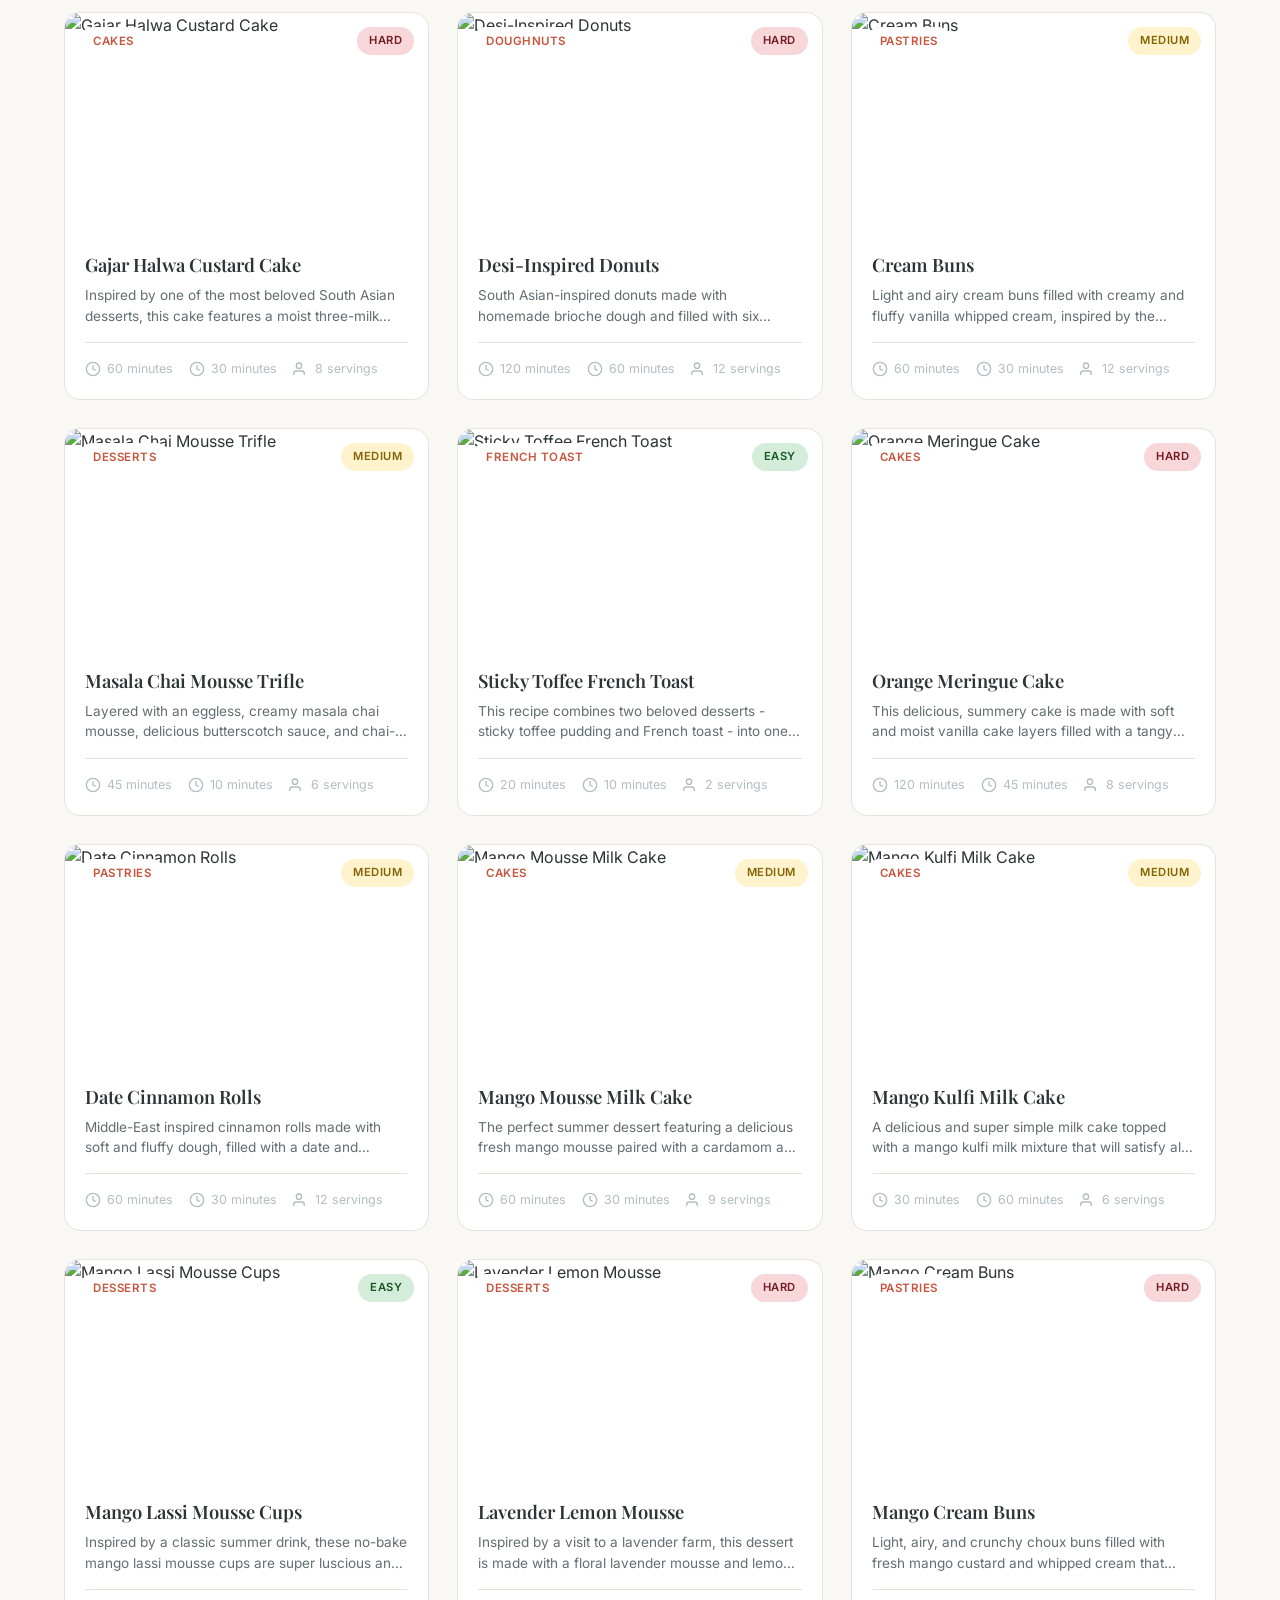
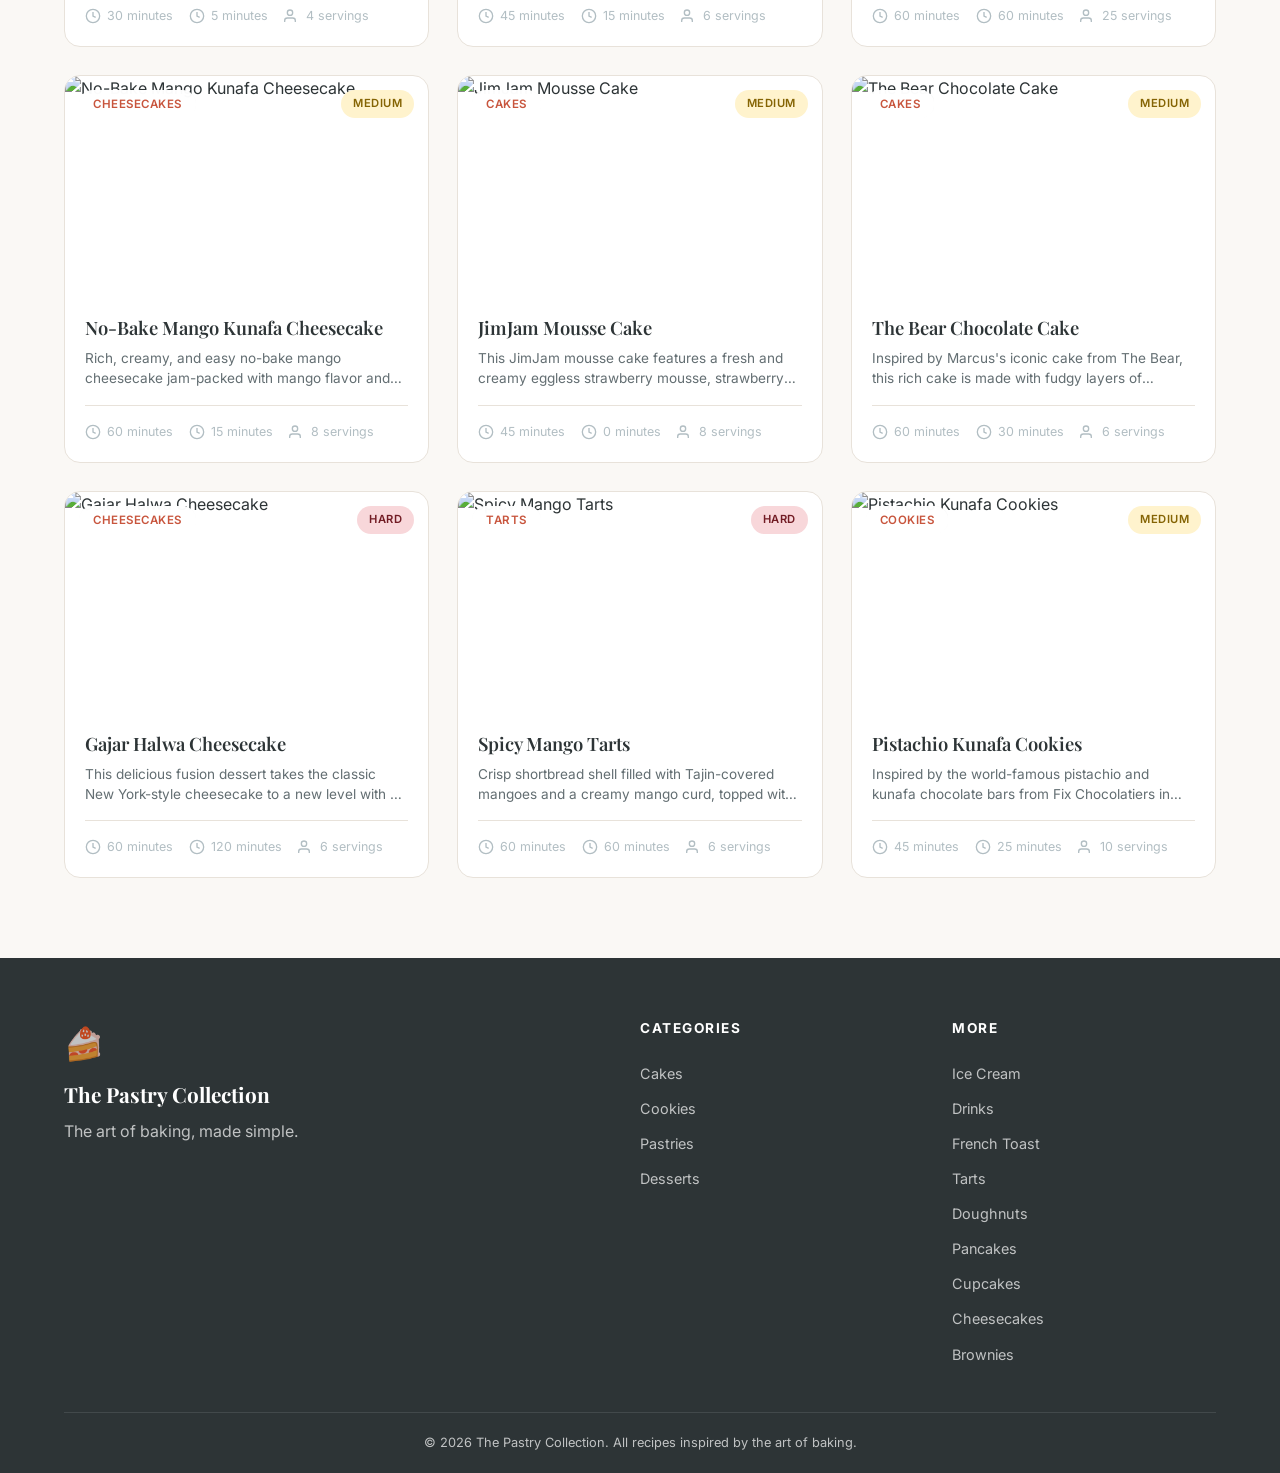
==== commit b01d4aa9: "Add all 102 recipes from Ministry of Pastry with 13 categories Expanded from 19 to 102 recipes cover" ====
--- a/index.html
+++ b/index.html
@@ -41,11 +41,11 @@
       <p class="hero-description">From classic cakes to fusion desserts, discover recipes that bring joy to your kitchen.</p>
       <div class="hero-stats">
         <div class="stat">
-          <span class="stat-number" id="recipeCount">19</span>
+          <span class="stat-number" id="recipeCount">102</span>
           <span class="stat-label">Recipes</span>
         </div>
         <div class="stat">
-          <span class="stat-number">9</span>
+          <span class="stat-number">13</span>
           <span class="stat-label">Categories</span>
         </div>
         <div class="stat">
@@ -119,6 +119,11 @@
           <a href="#" onclick="showCategory('Drinks')">Drinks</a>
           <a href="#" onclick="showCategory('French Toast')">French Toast</a>
           <a href="#" onclick="showCategory('Tarts')">Tarts</a>
+          <a href="#" onclick="showCategory('Doughnuts')">Doughnuts</a>
+          <a href="#" onclick="showCategory('Pancakes')">Pancakes</a>
+          <a href="#" onclick="showCategory('Cupcakes')">Cupcakes</a>
+          <a href="#" onclick="showCategory('Cheesecakes')">Cheesecakes</a>
+          <a href="#" onclick="showCategory('Brownies')">Brownies</a>
         </div>
       </div>
       <div class="footer-bottom">
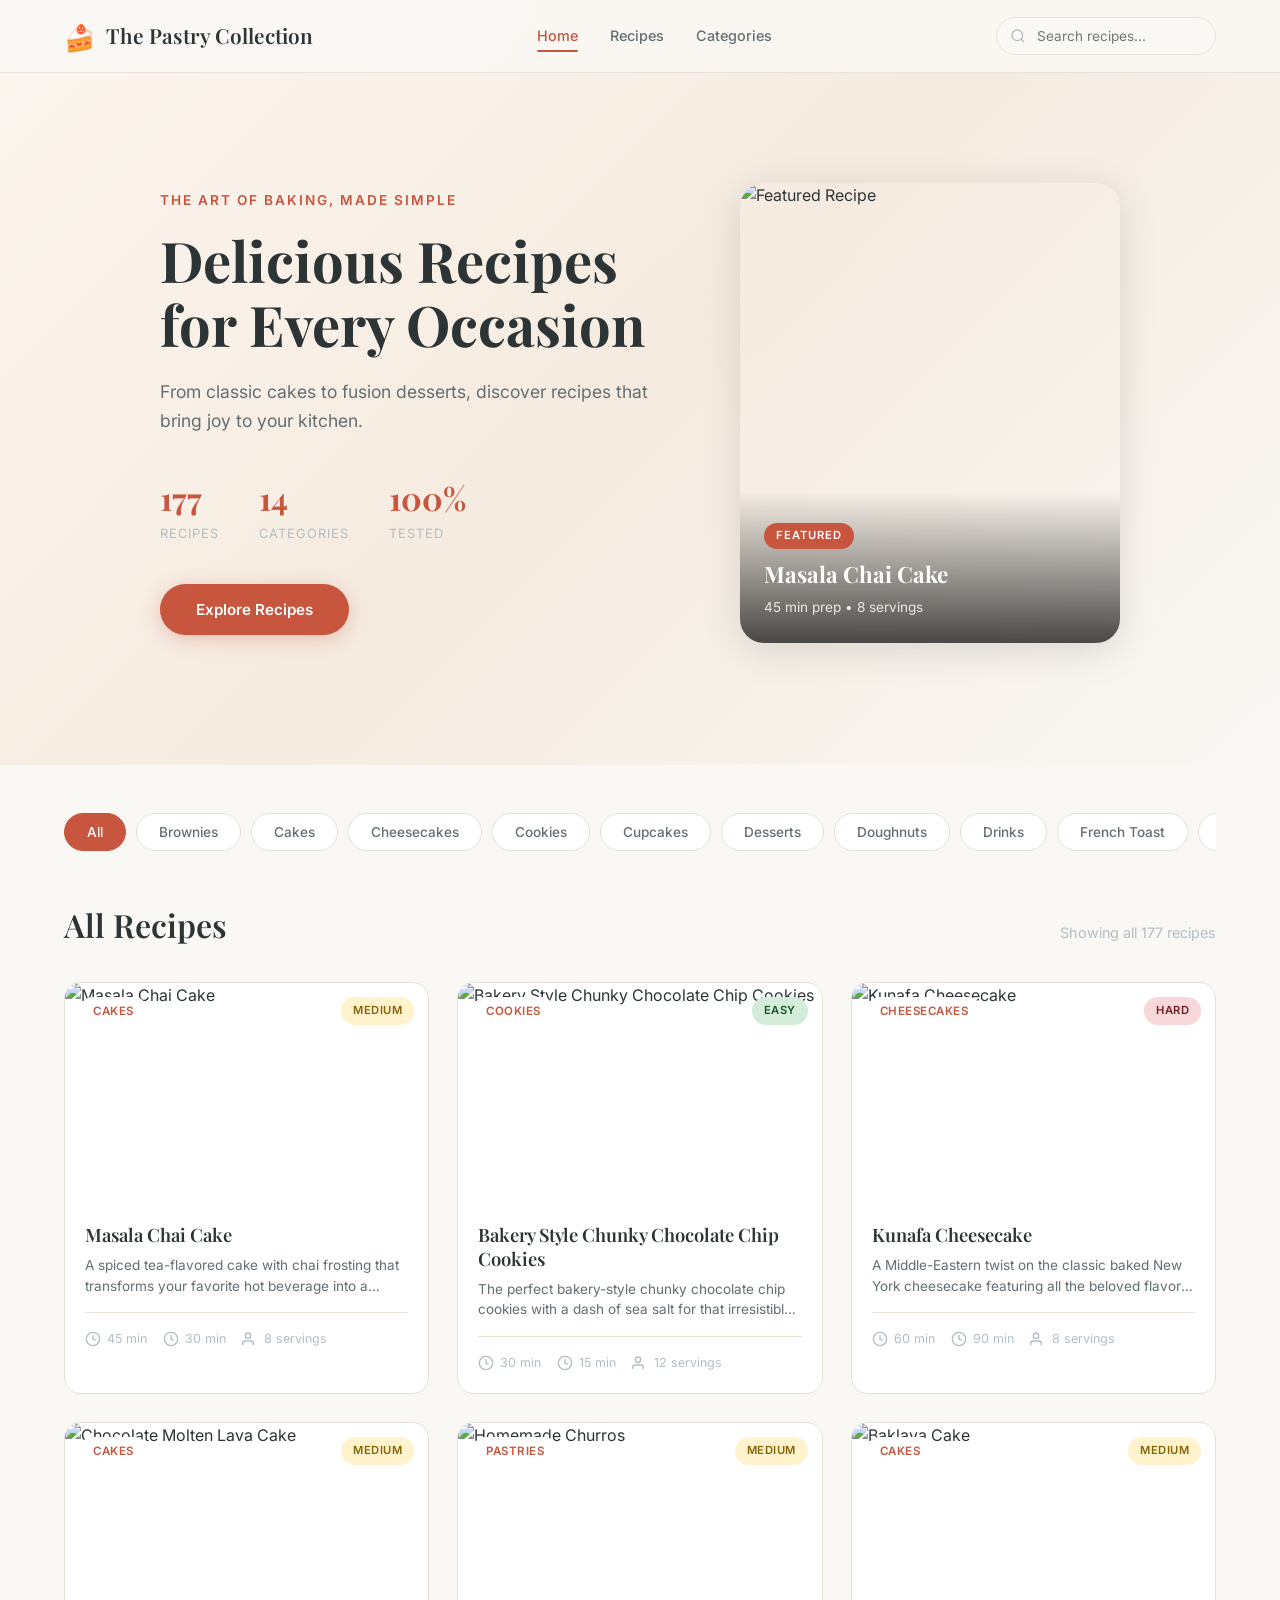
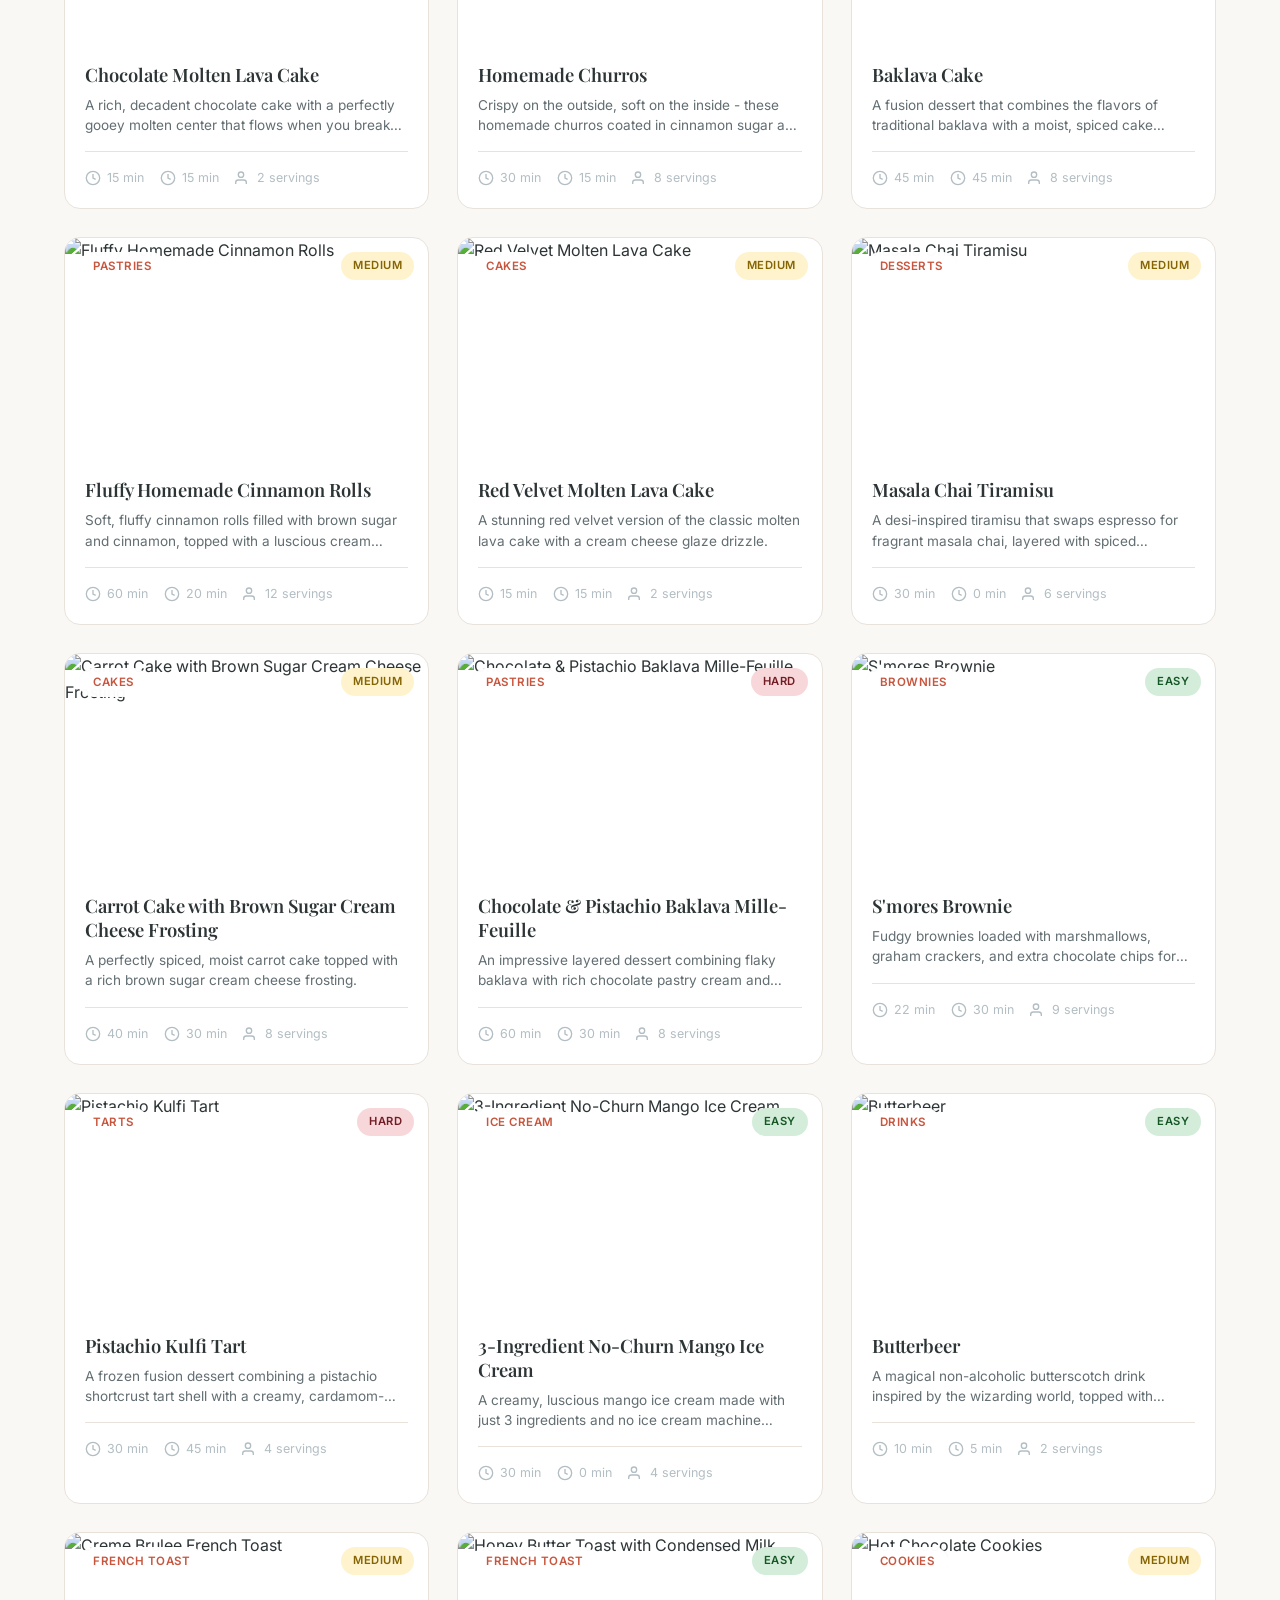
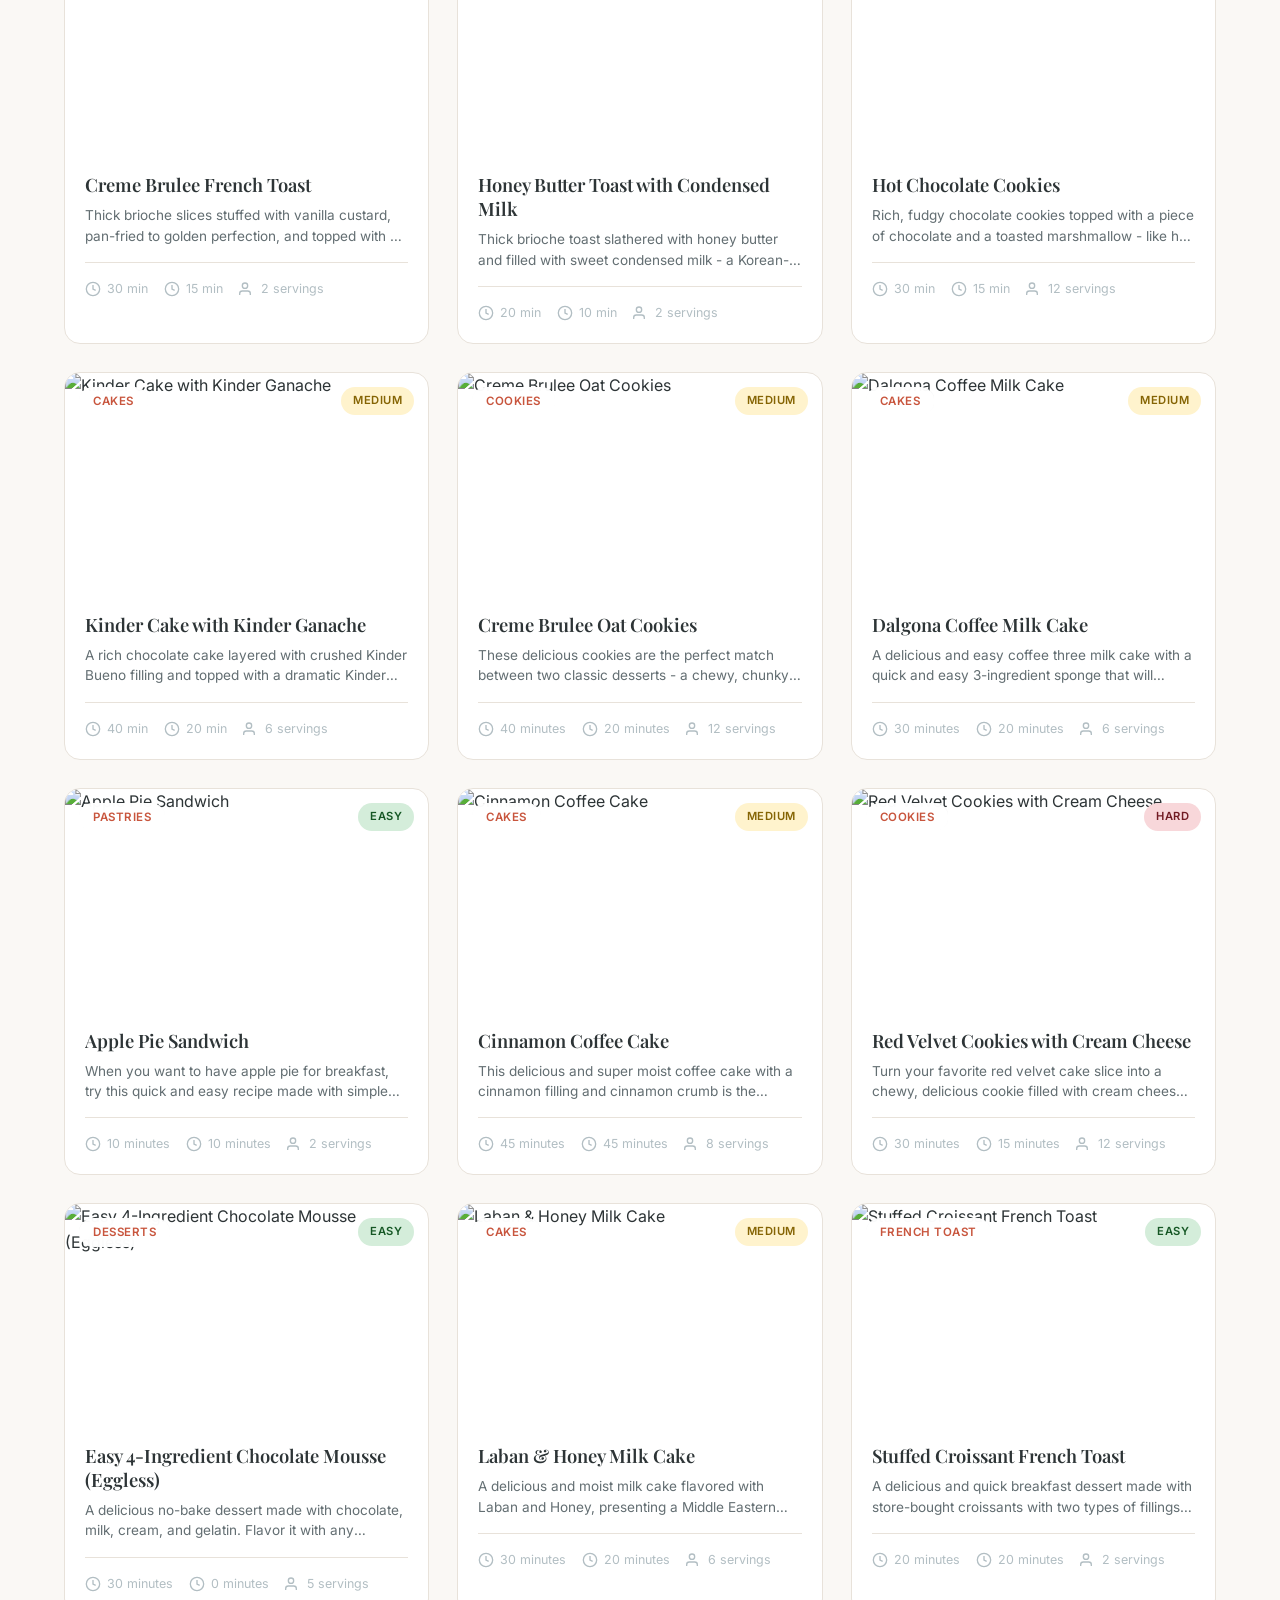
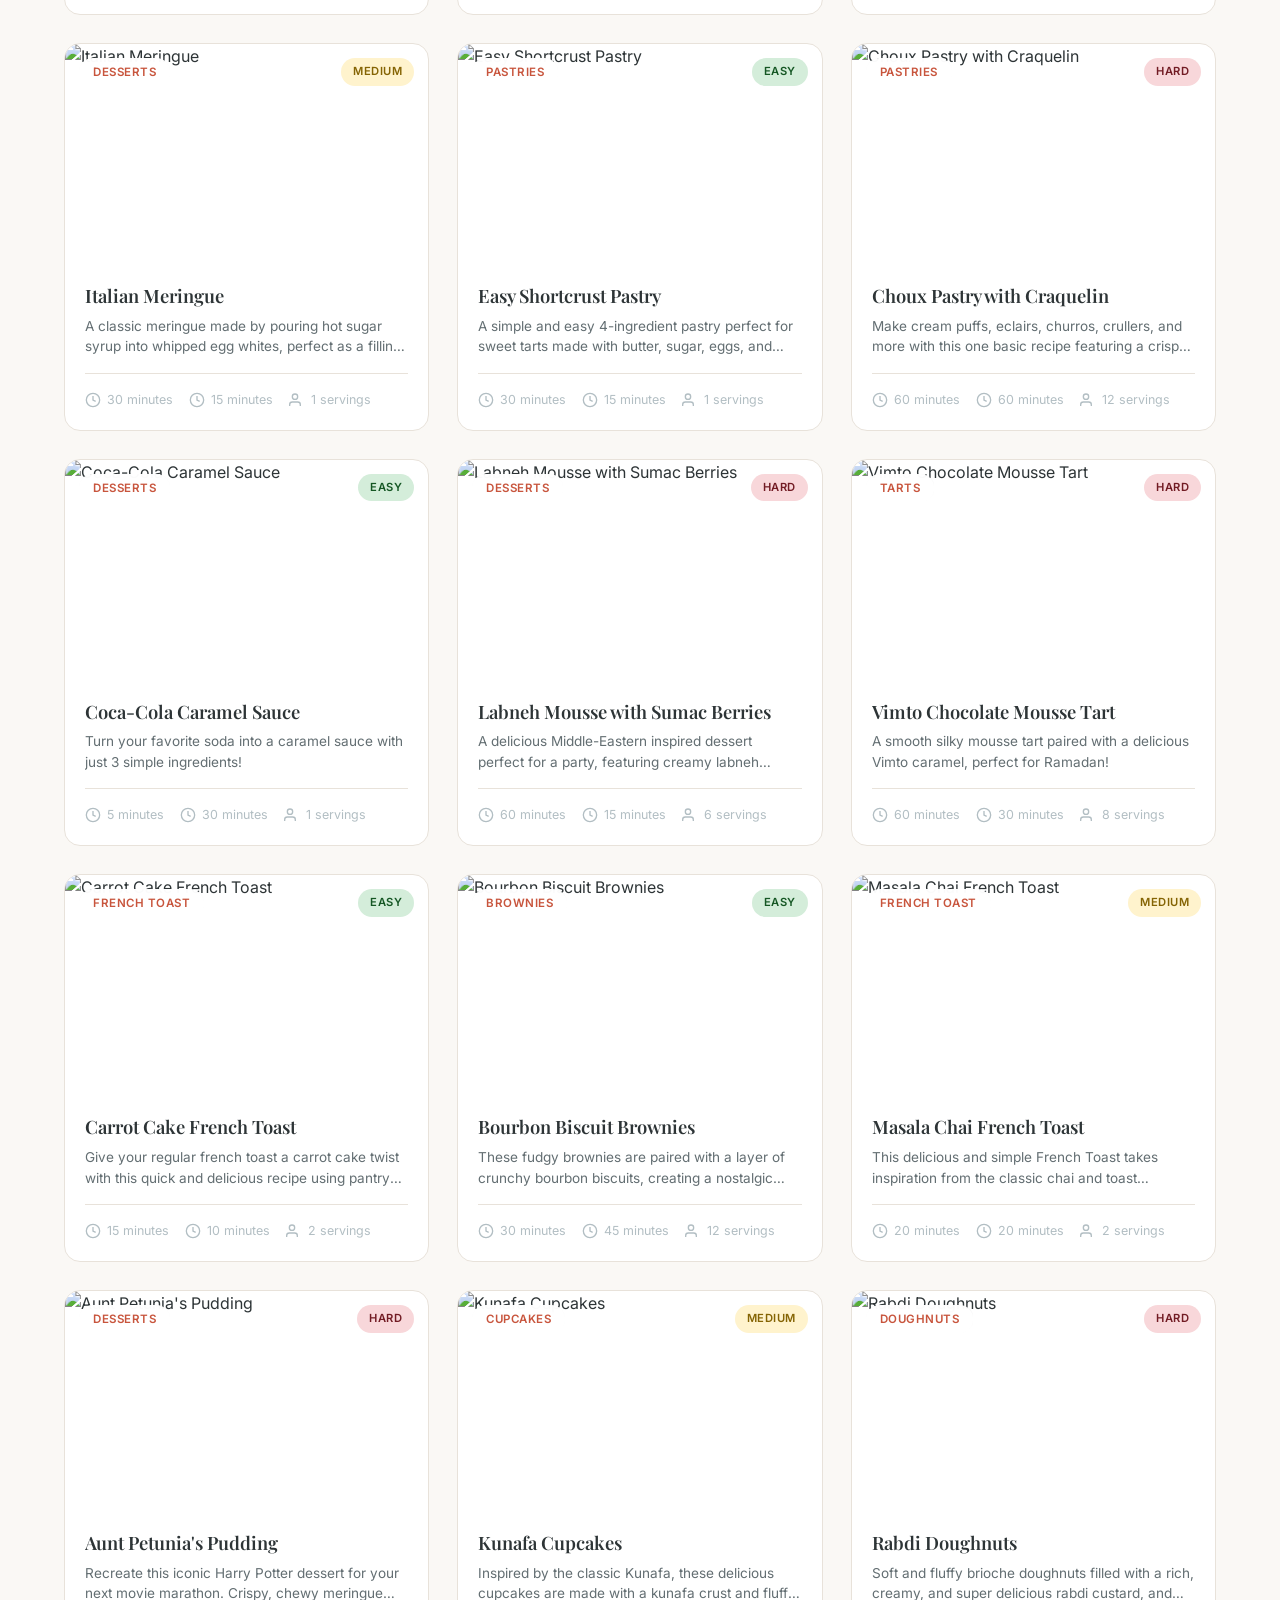
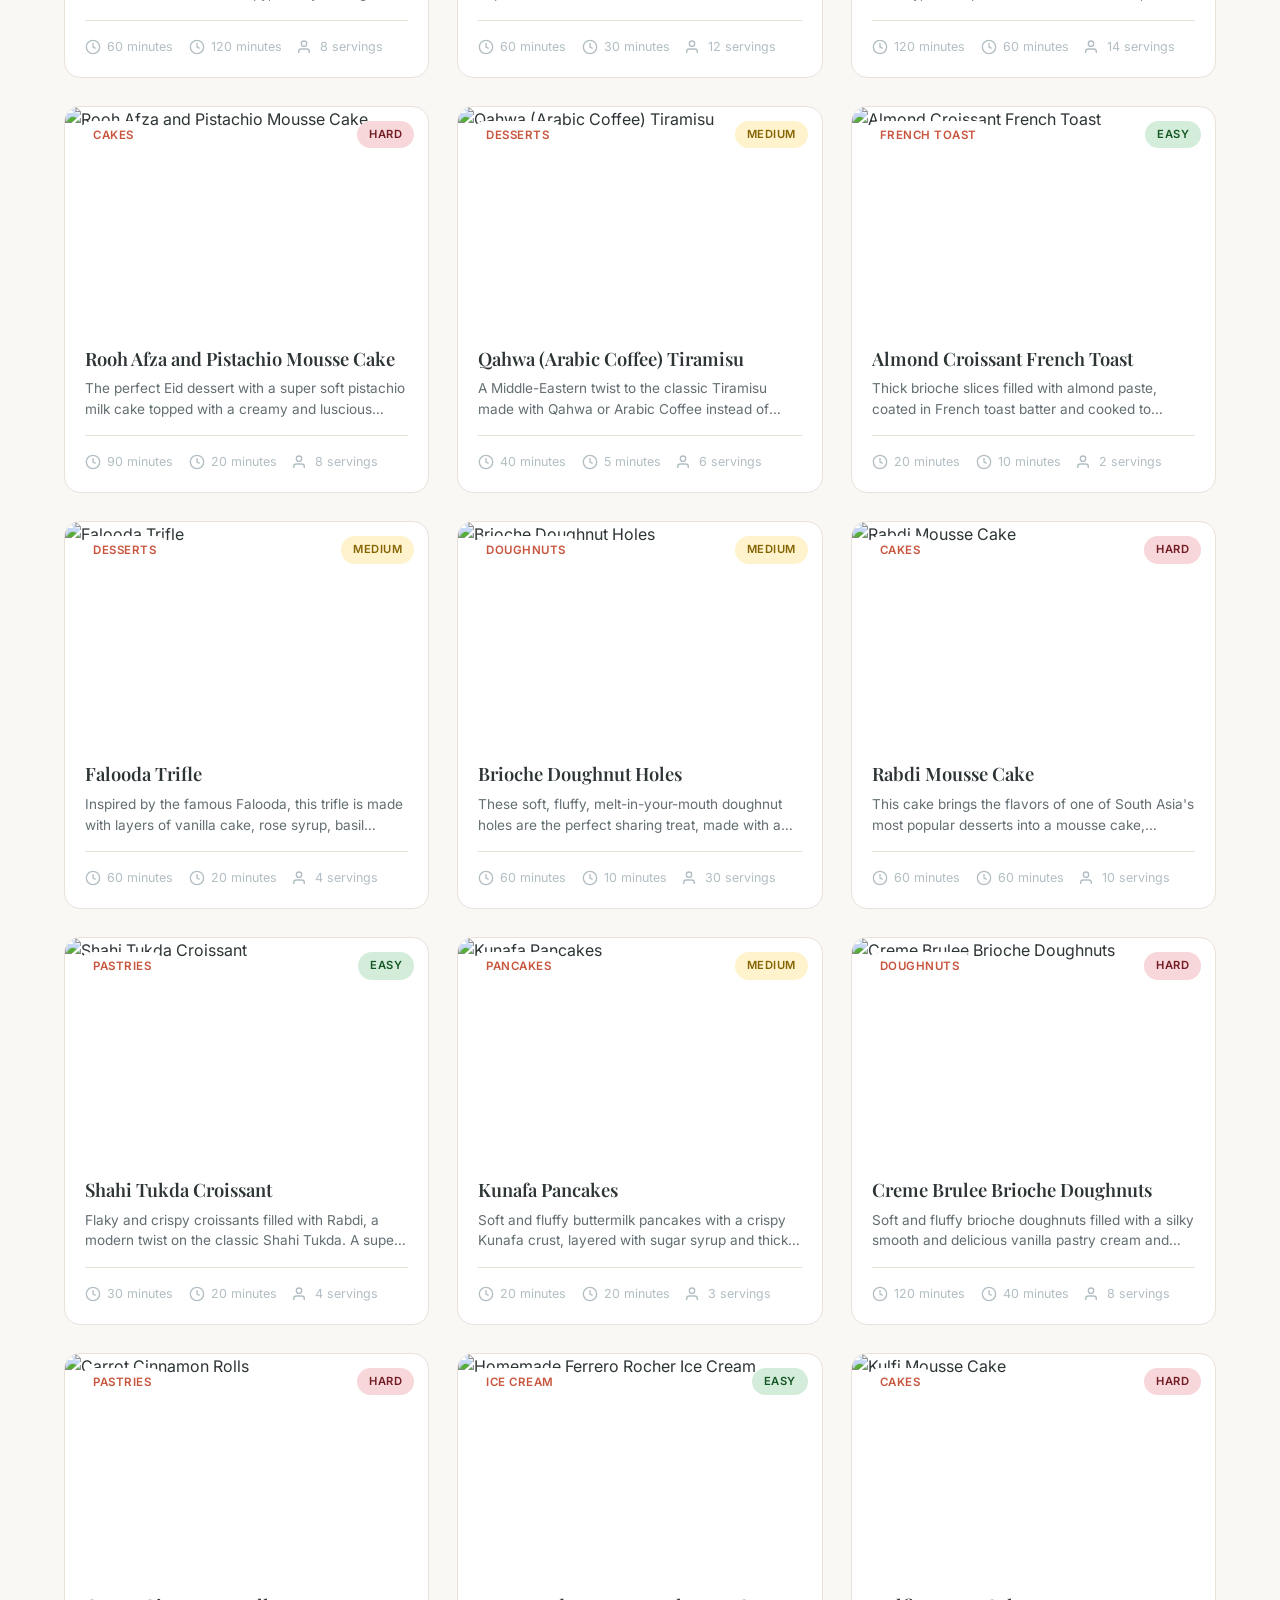
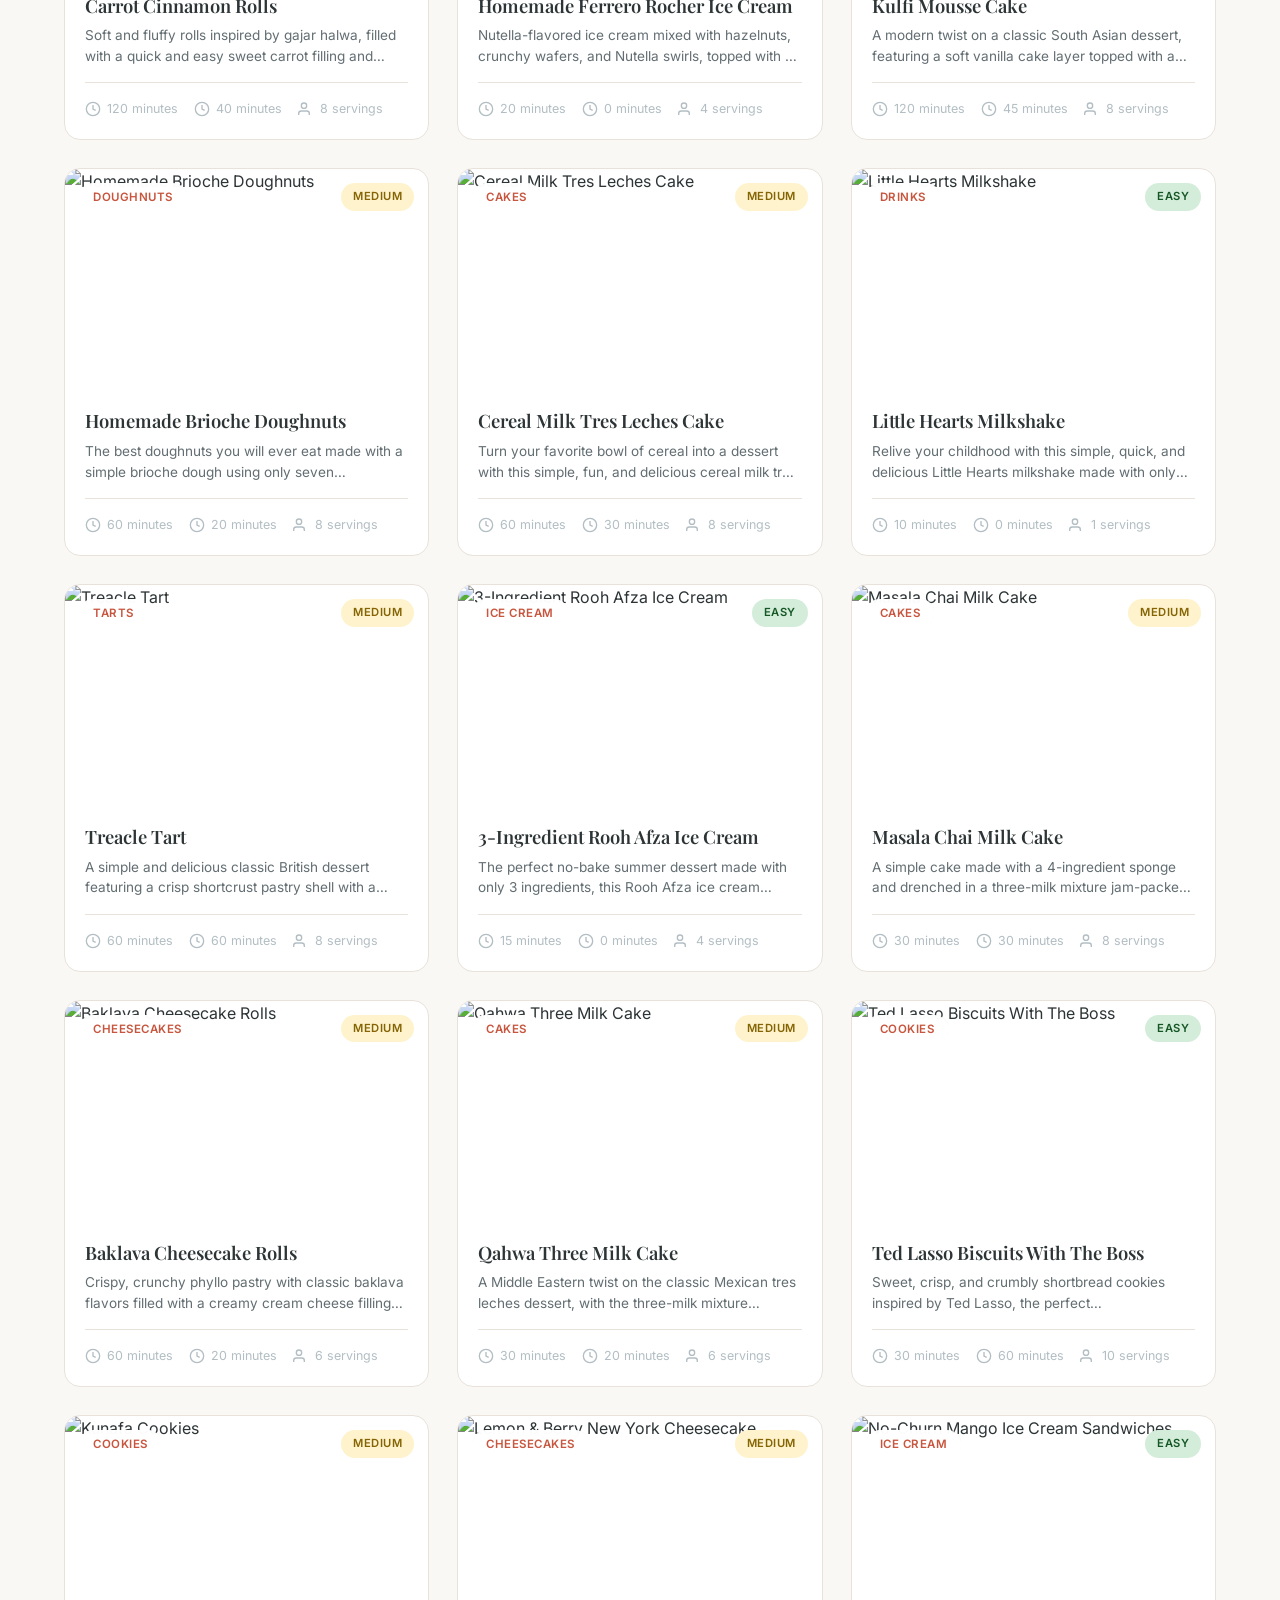
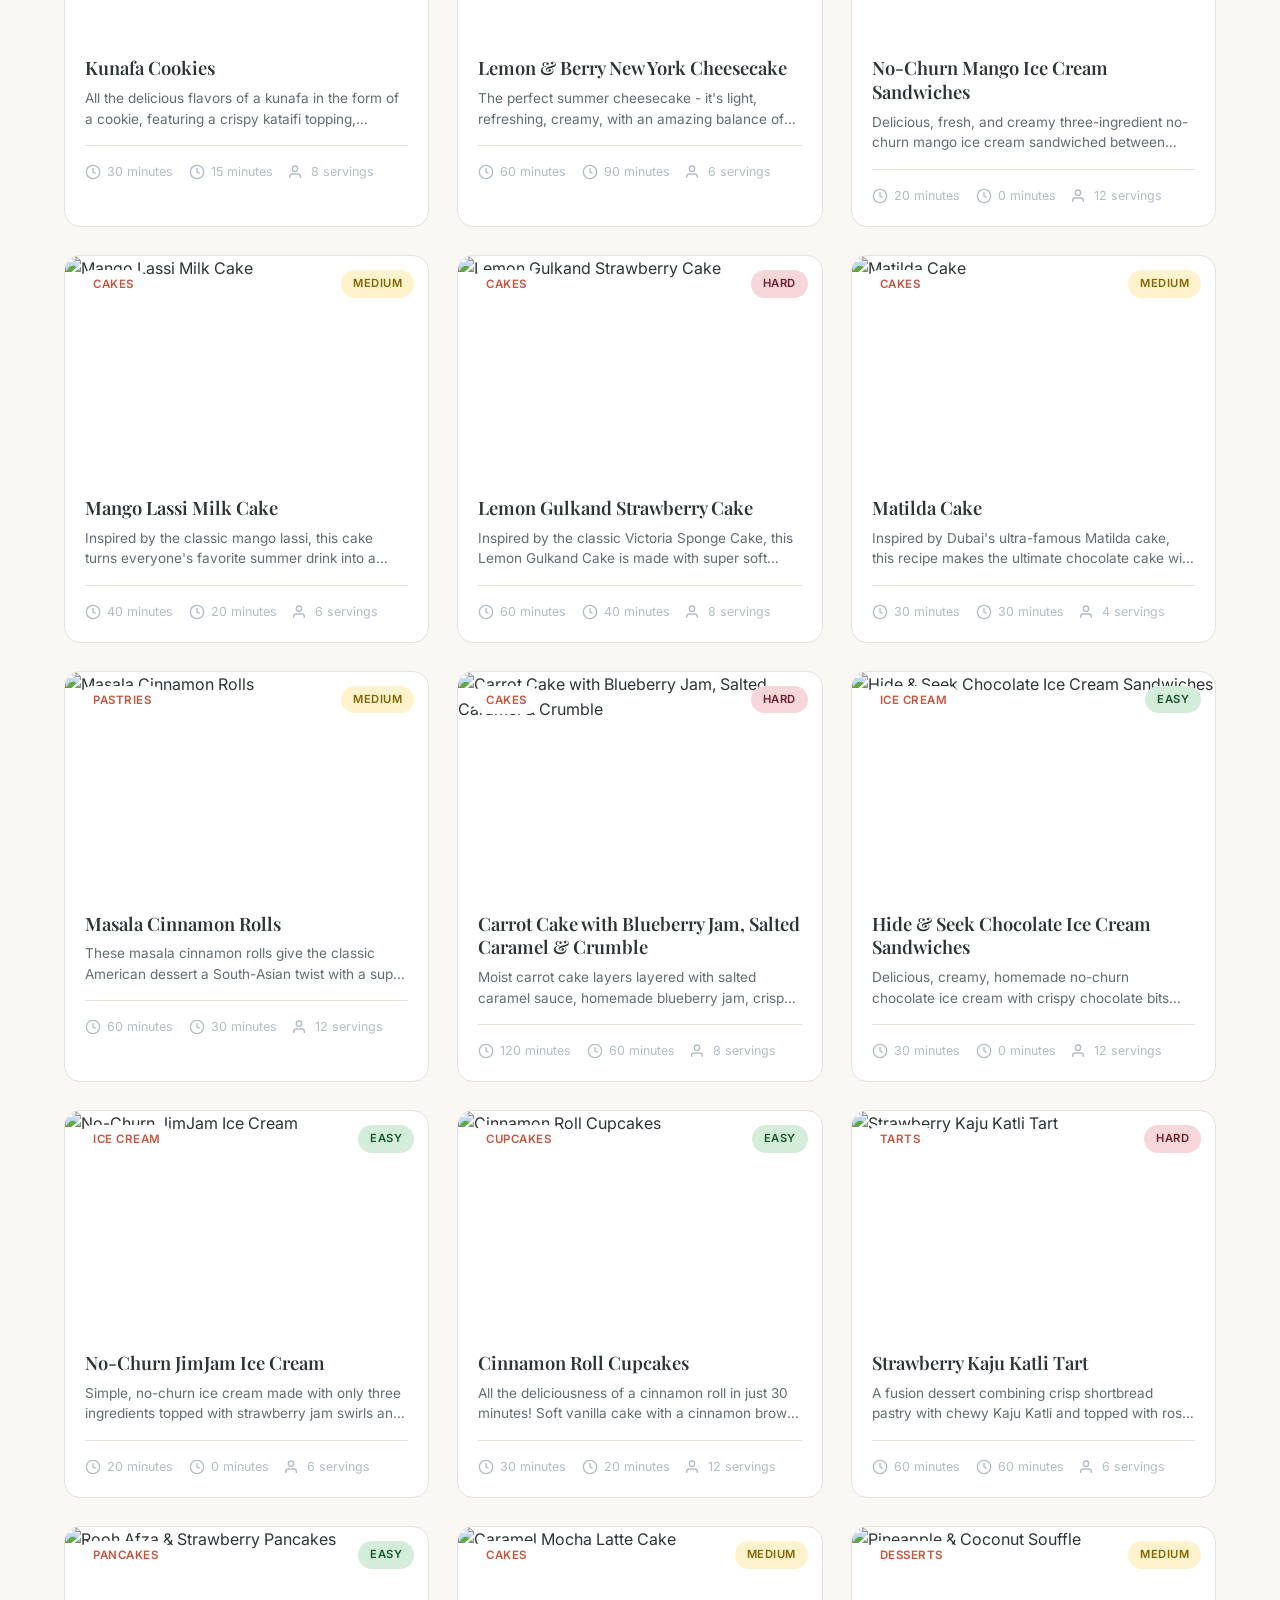
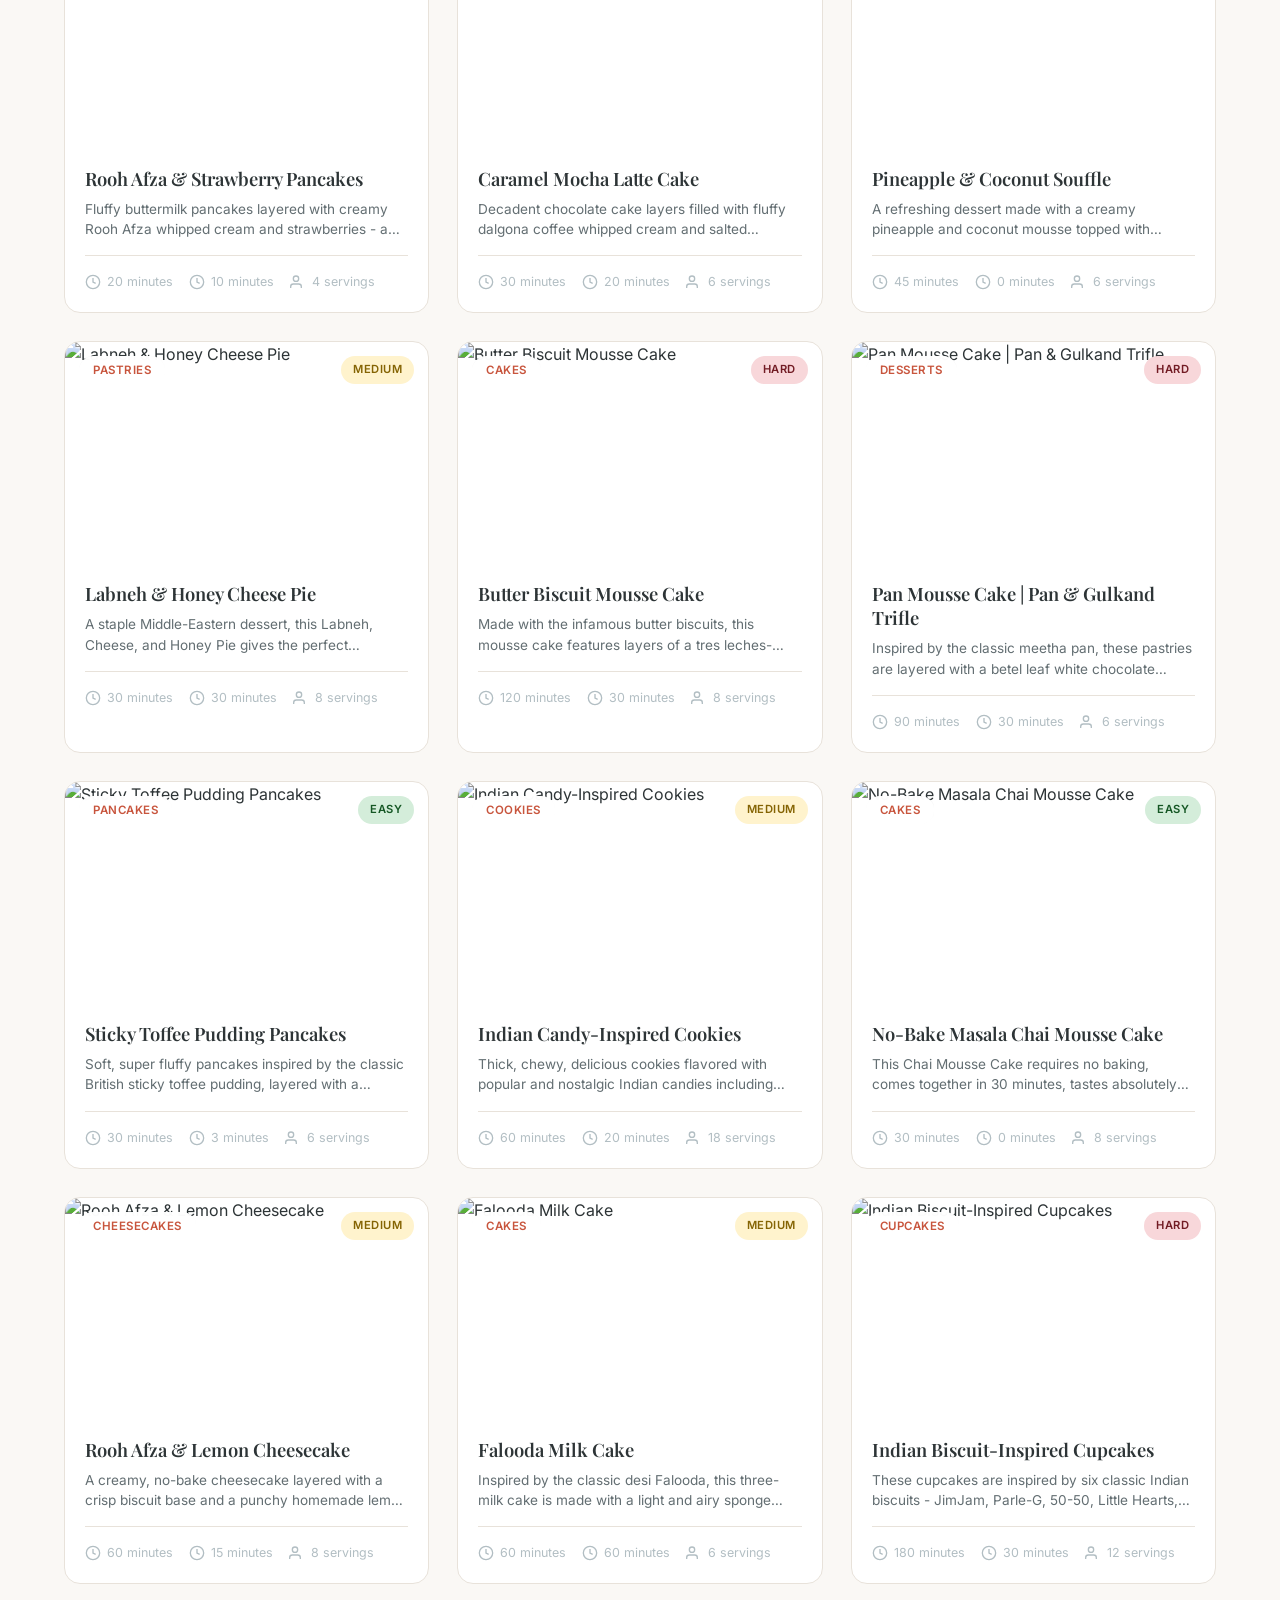
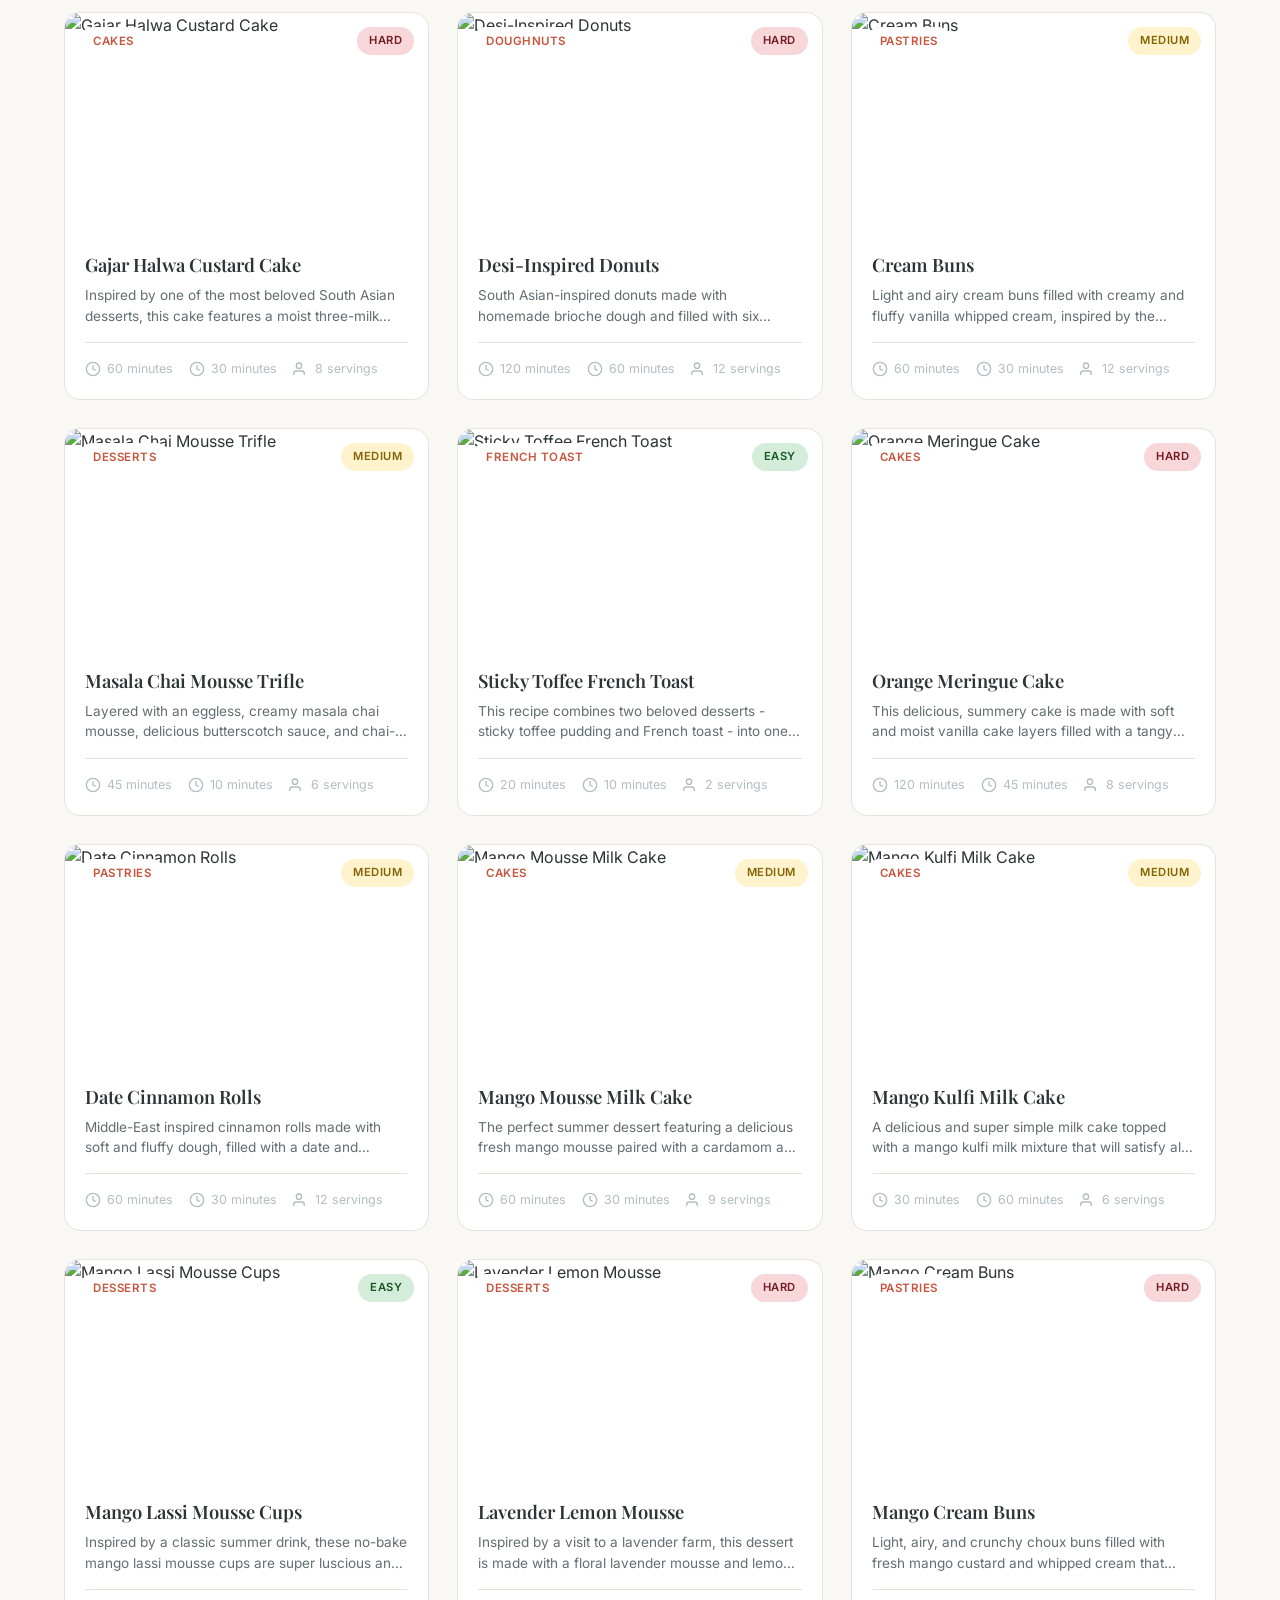
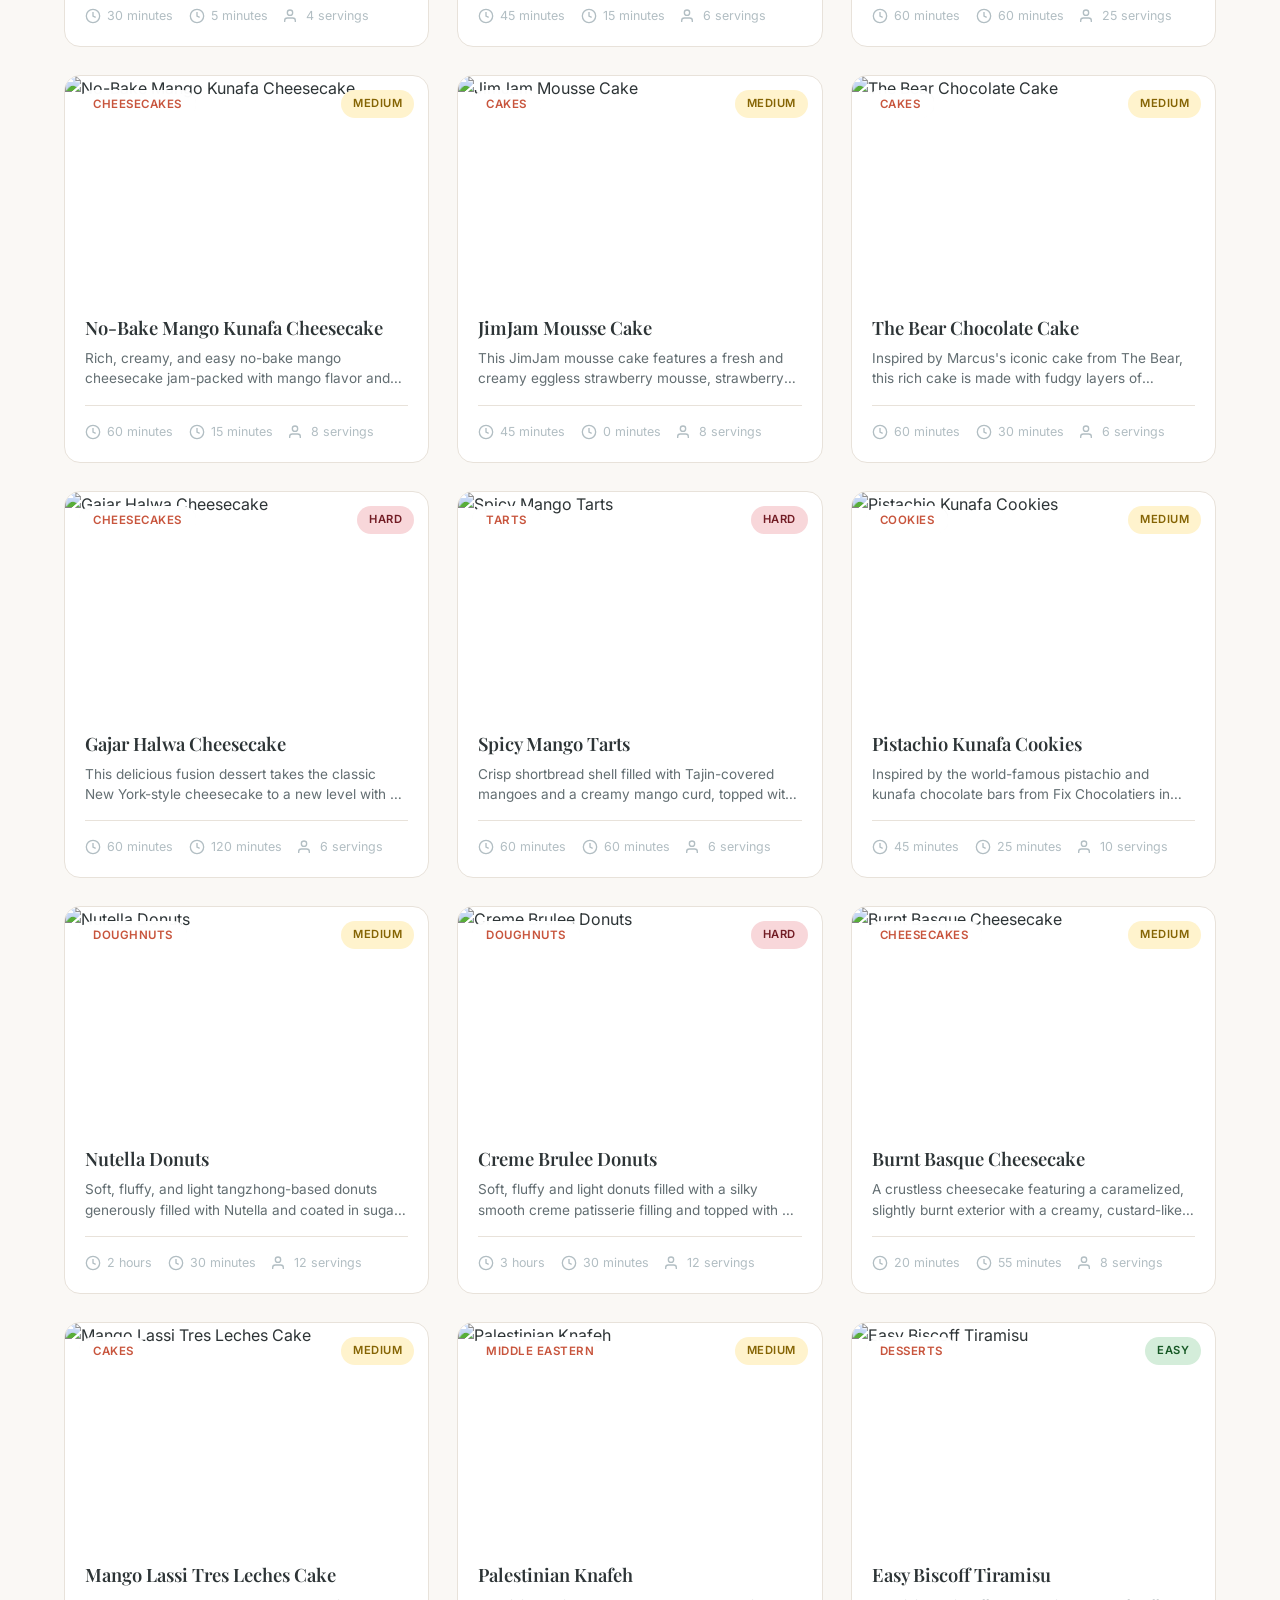
==== commit 2e513355: "Add 75 new recipes from 10+ Dubai recipe websites, total now 177 Sources: bakewithzoha.com, cleobutt" ====
--- a/index.html
+++ b/index.html
@@ -41,11 +41,11 @@
       <p class="hero-description">From classic cakes to fusion desserts, discover recipes that bring joy to your kitchen.</p>
       <div class="hero-stats">
         <div class="stat">
-          <span class="stat-number" id="recipeCount">102</span>
+          <span class="stat-number" id="recipeCount">177</span>
           <span class="stat-label">Recipes</span>
         </div>
         <div class="stat">
-          <span class="stat-number">13</span>
+          <span class="stat-number">14</span>
           <span class="stat-label">Categories</span>
         </div>
         <div class="stat">
@@ -124,6 +124,7 @@
           <a href="#" onclick="showCategory('Cupcakes')">Cupcakes</a>
           <a href="#" onclick="showCategory('Cheesecakes')">Cheesecakes</a>
           <a href="#" onclick="showCategory('Brownies')">Brownies</a>
+          <a href="#" onclick="showCategory('Middle Eastern')">Middle Eastern</a>
         </div>
       </div>
       <div class="footer-bottom">
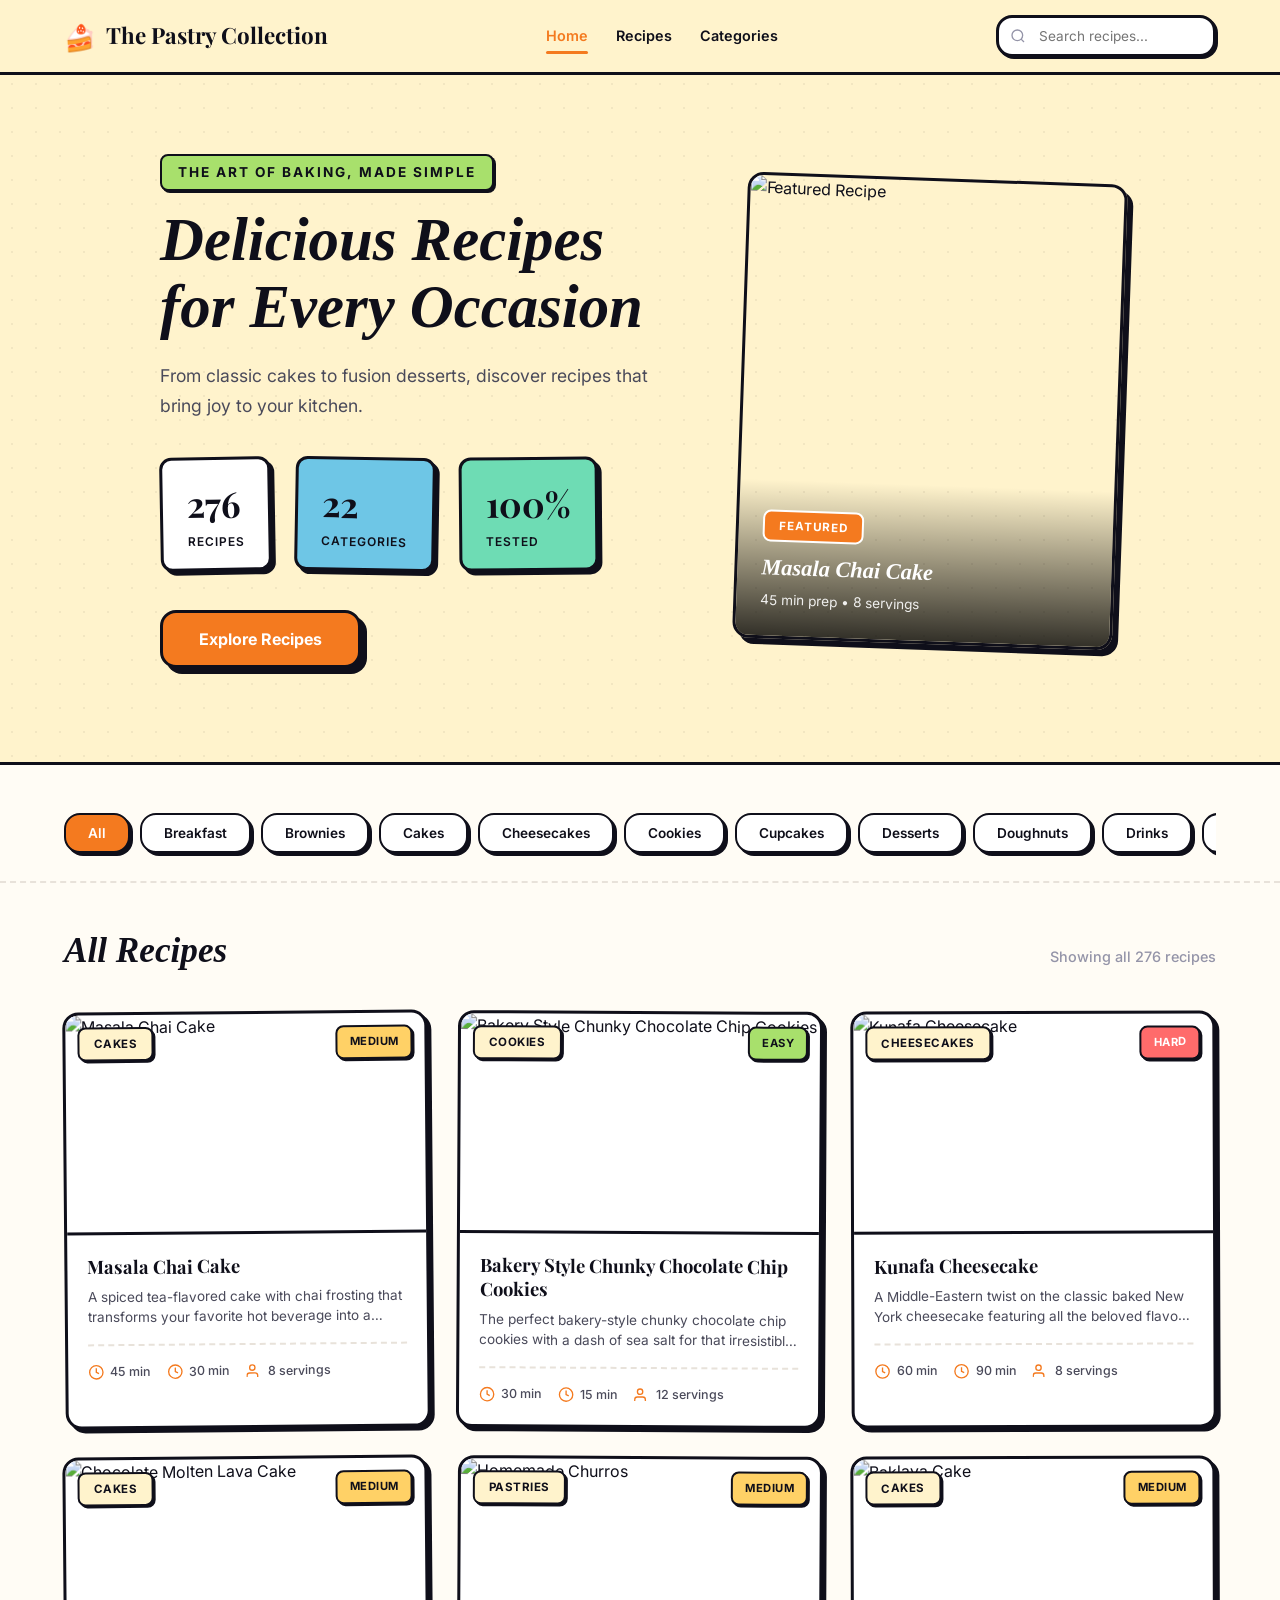
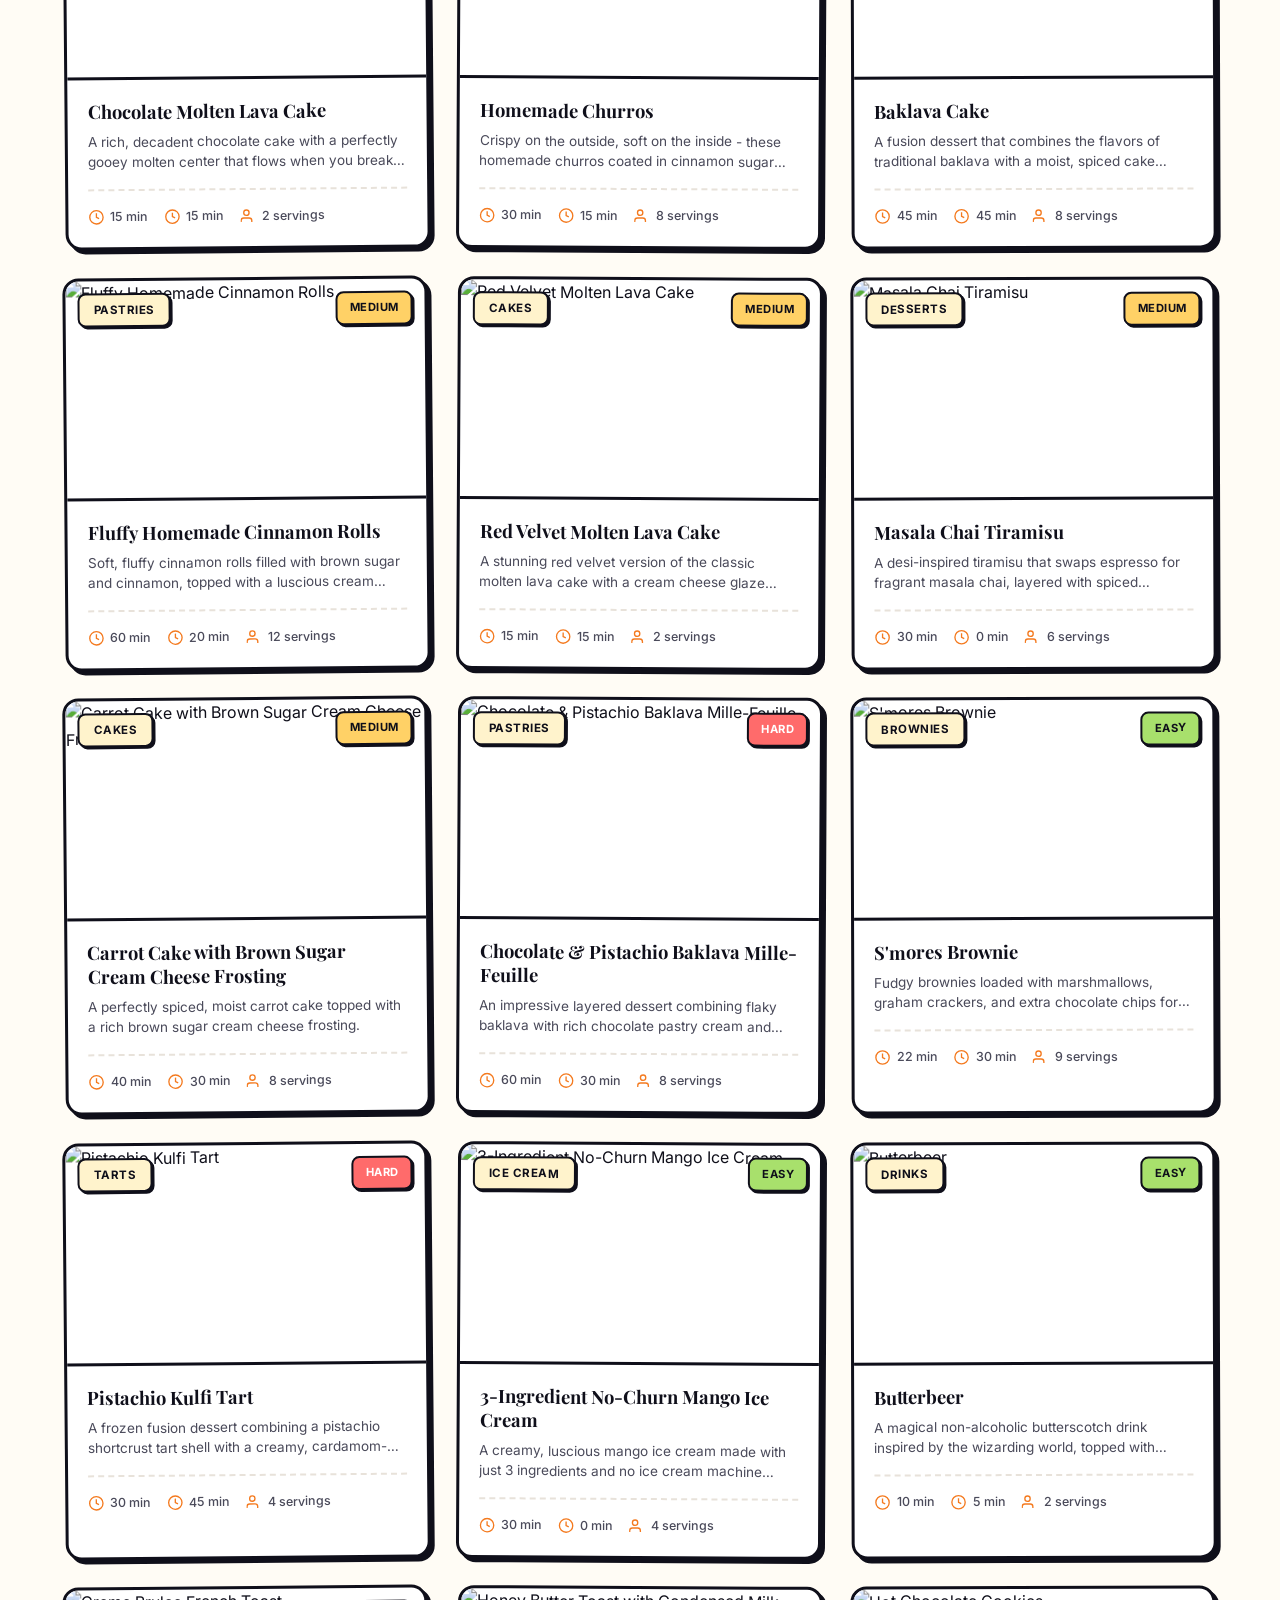
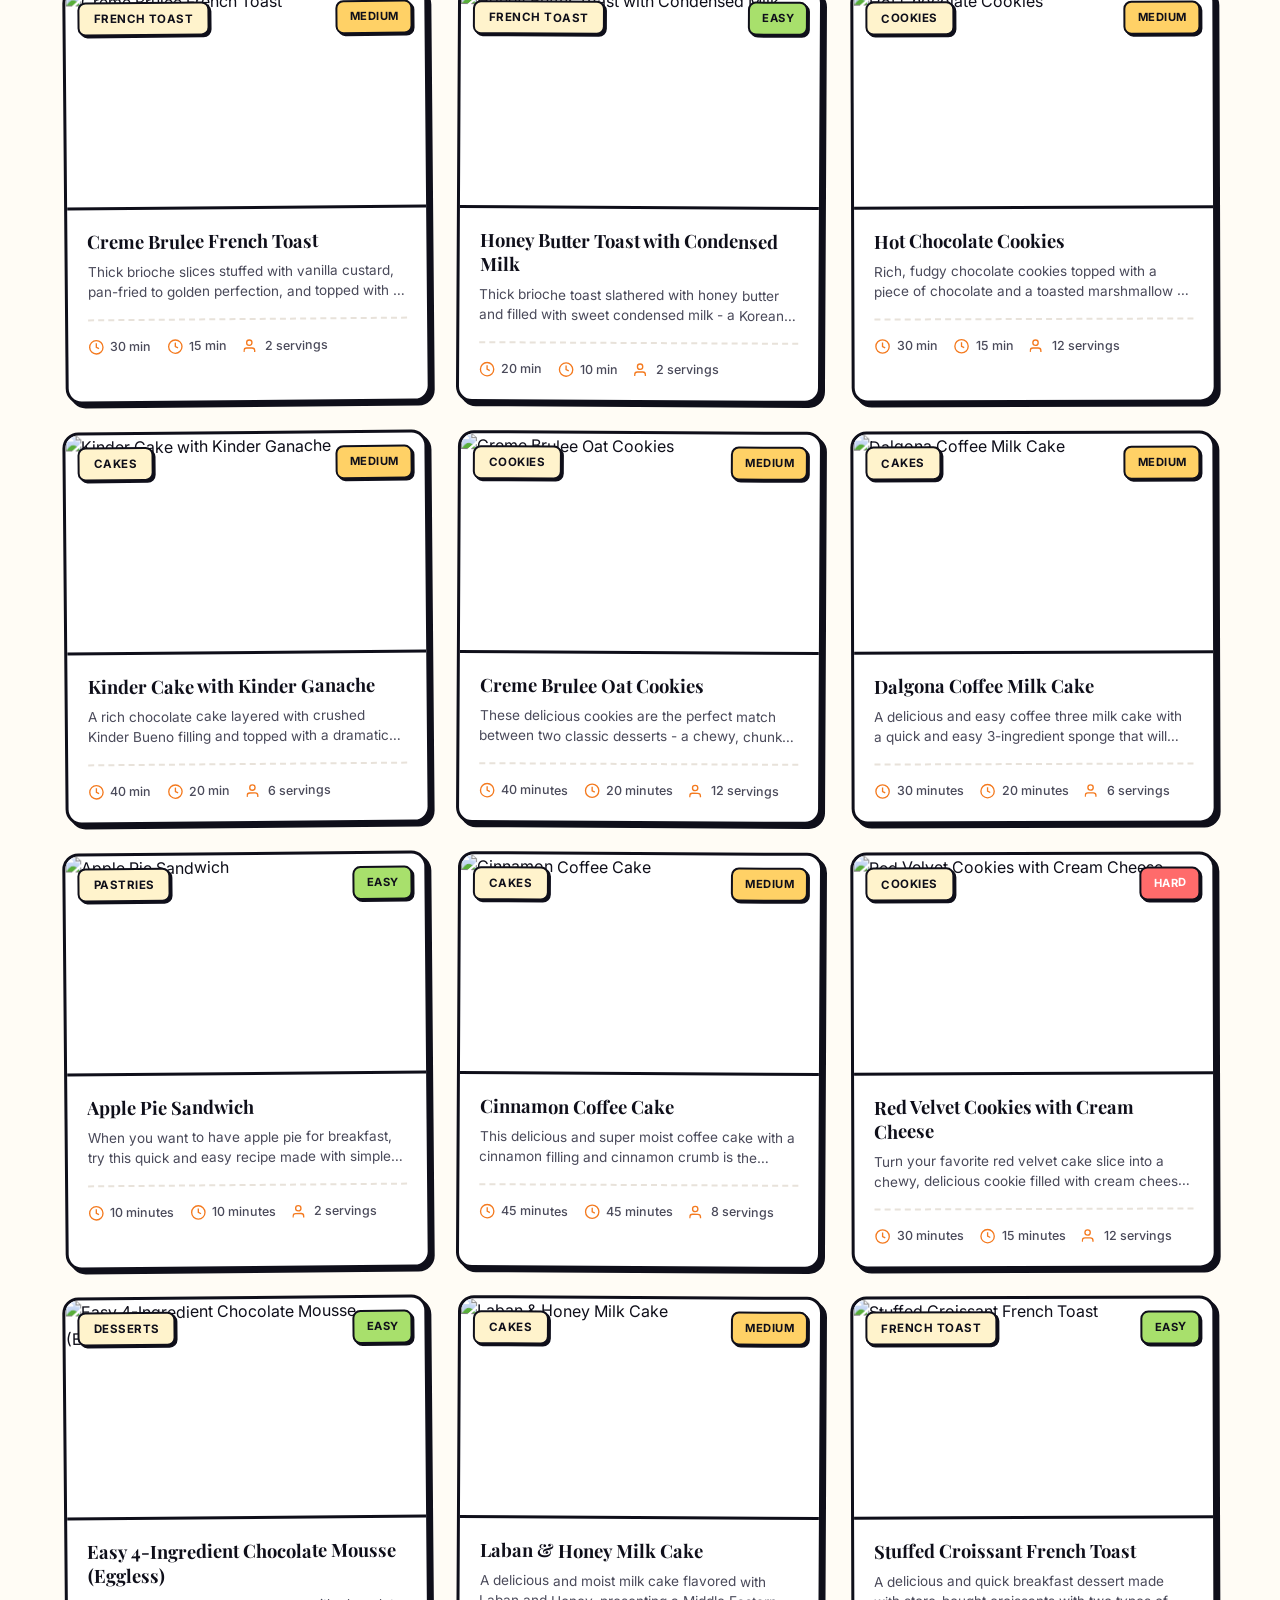
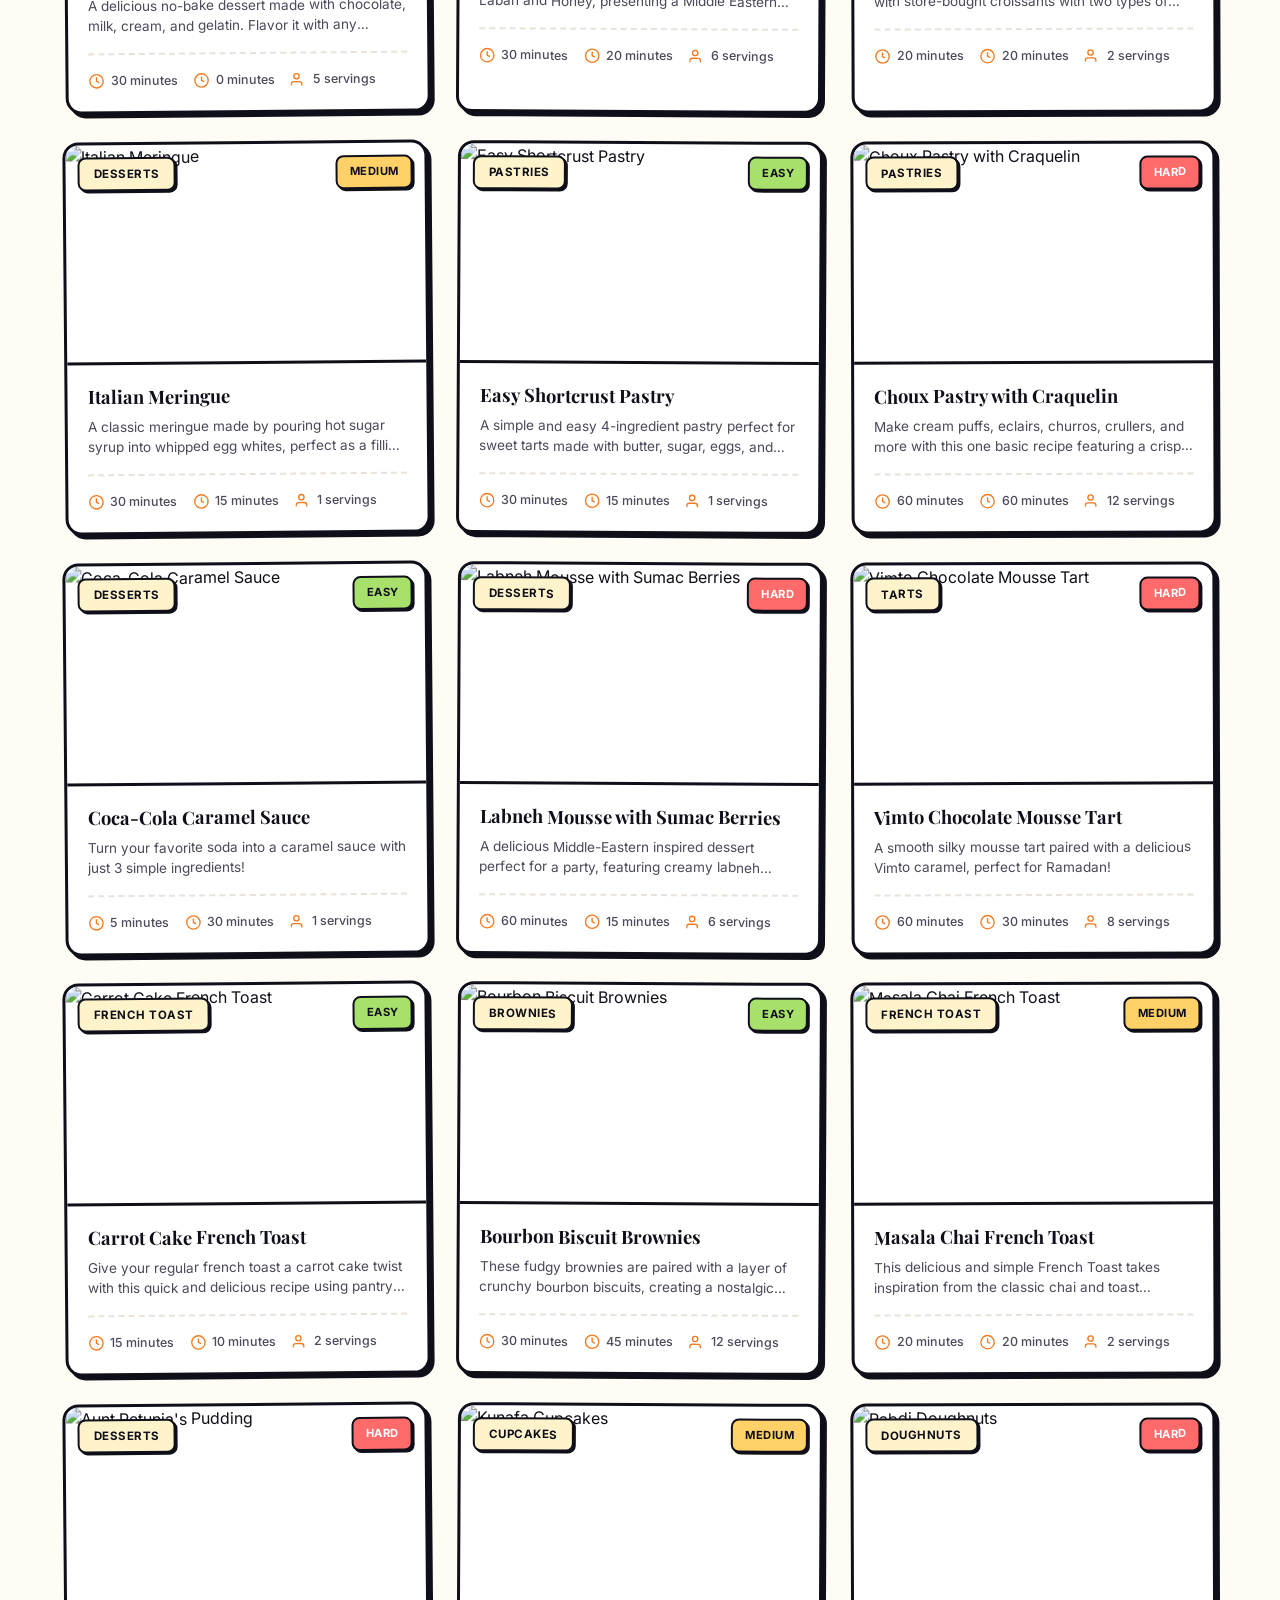
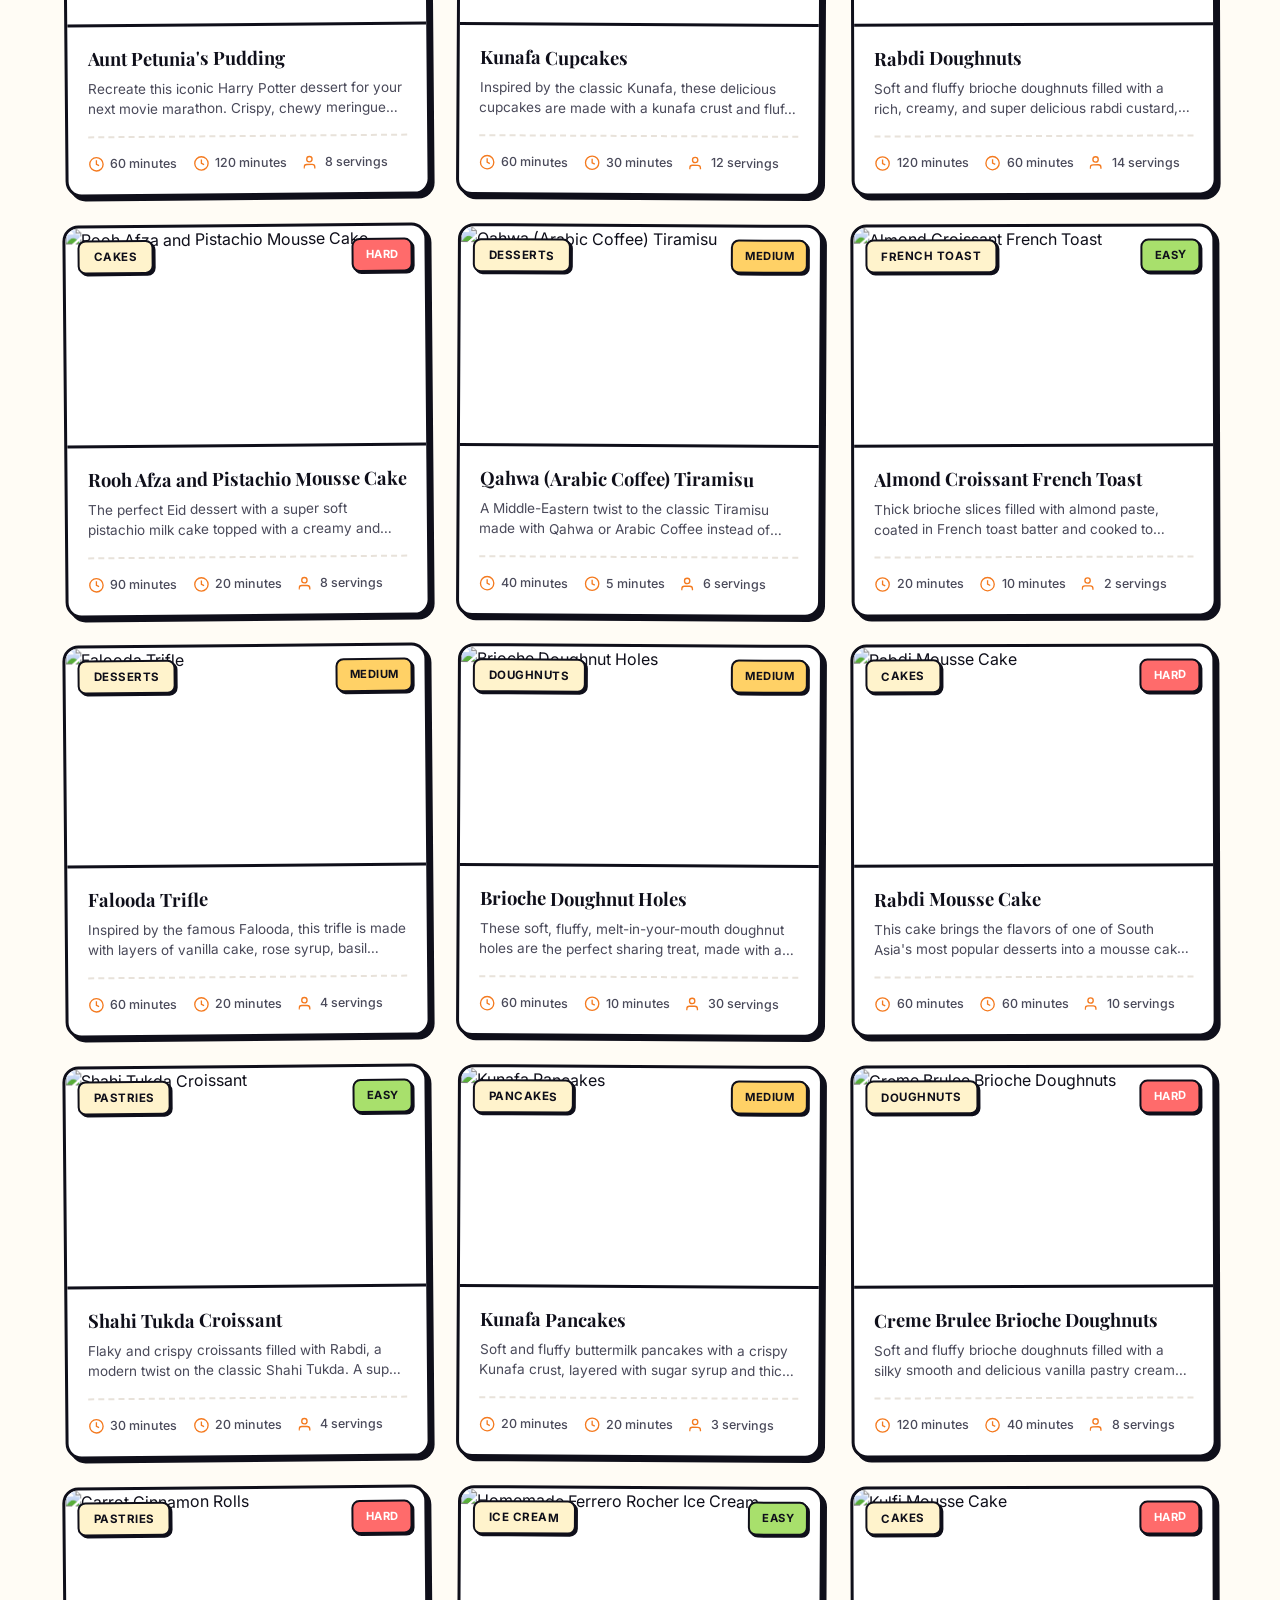
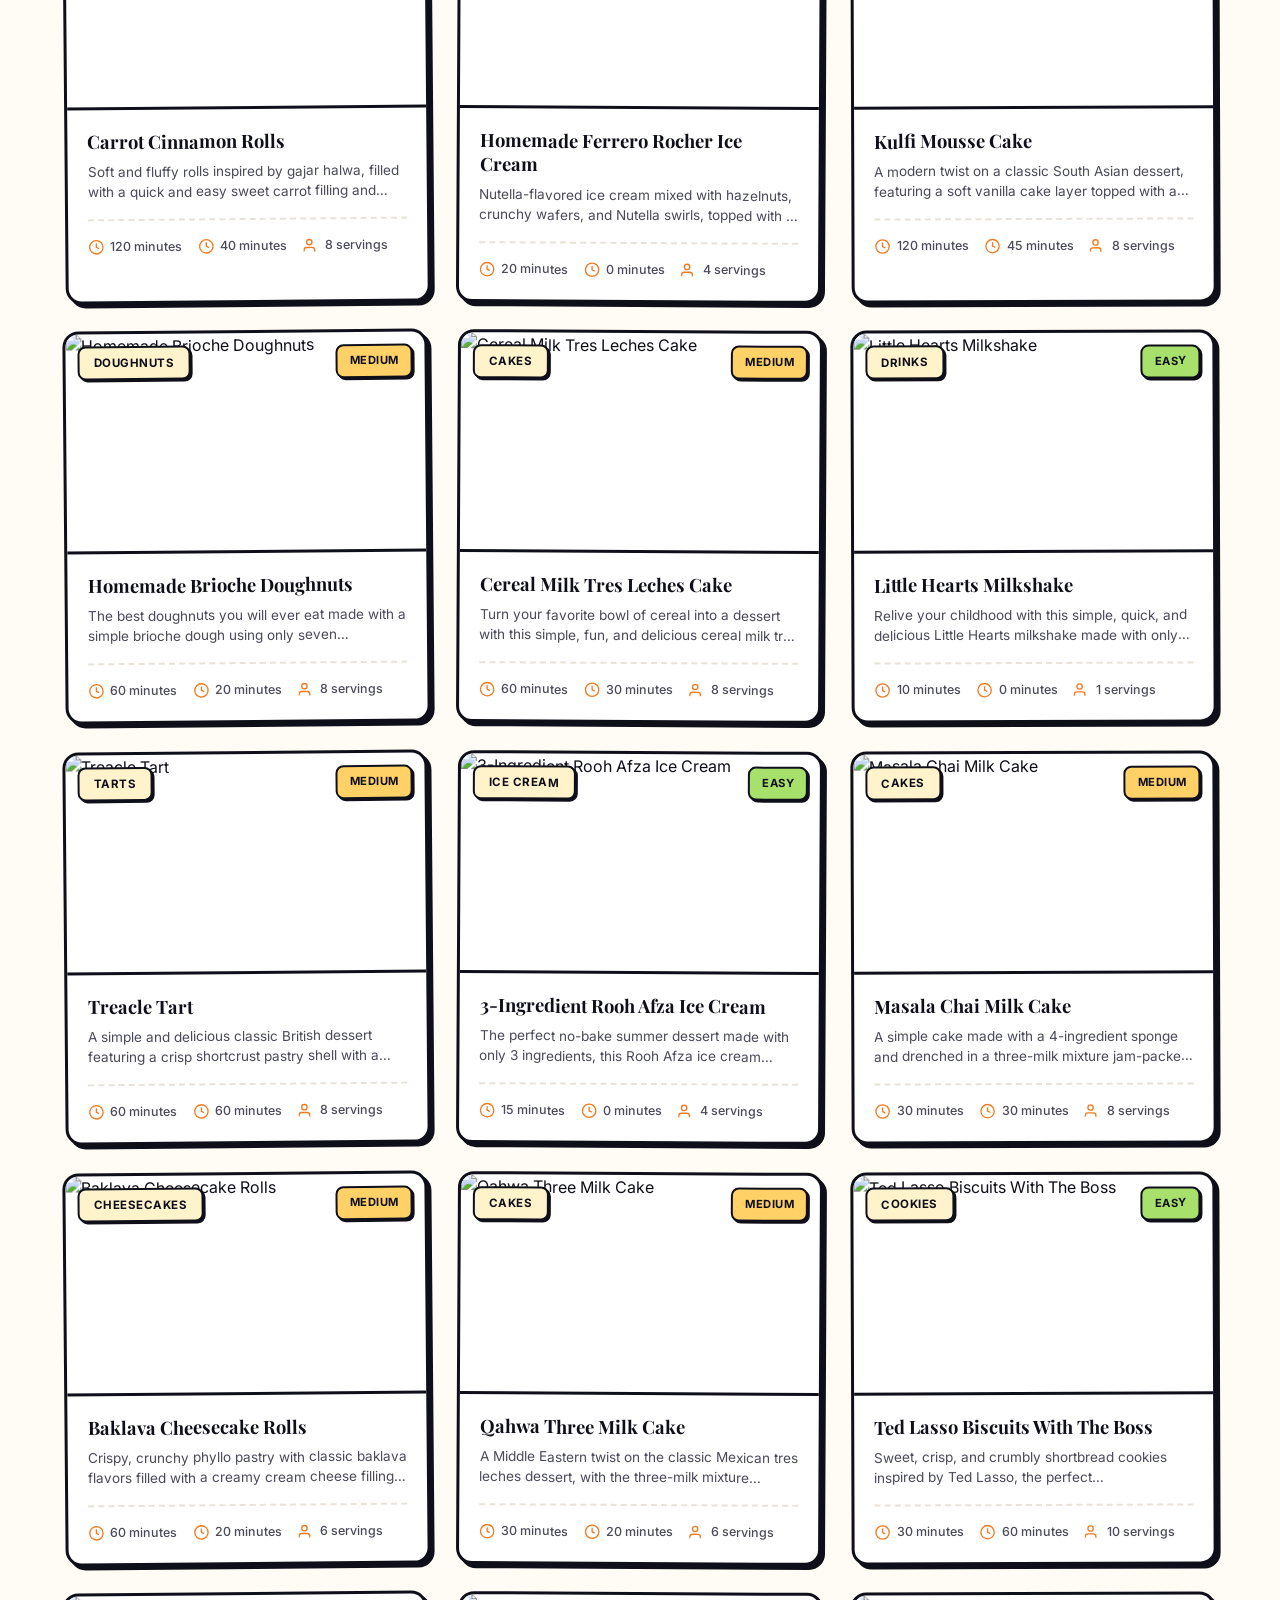
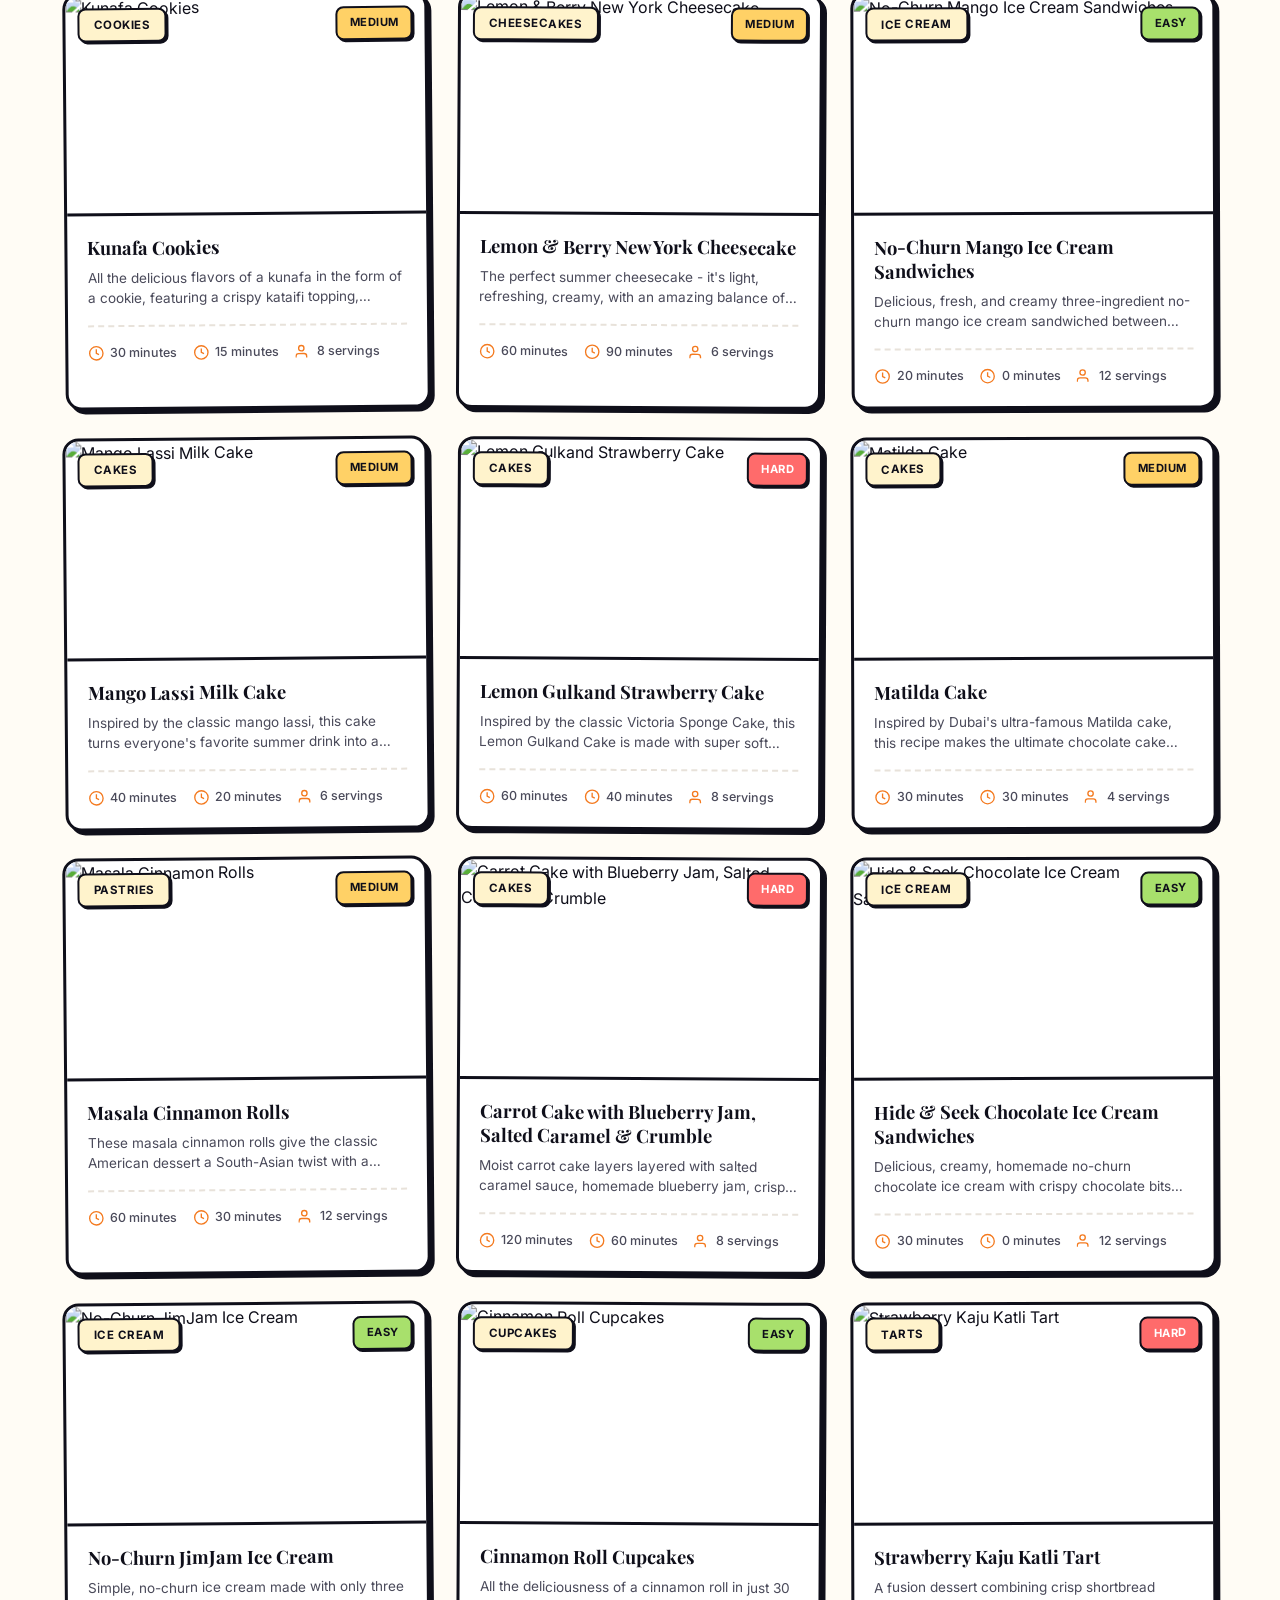
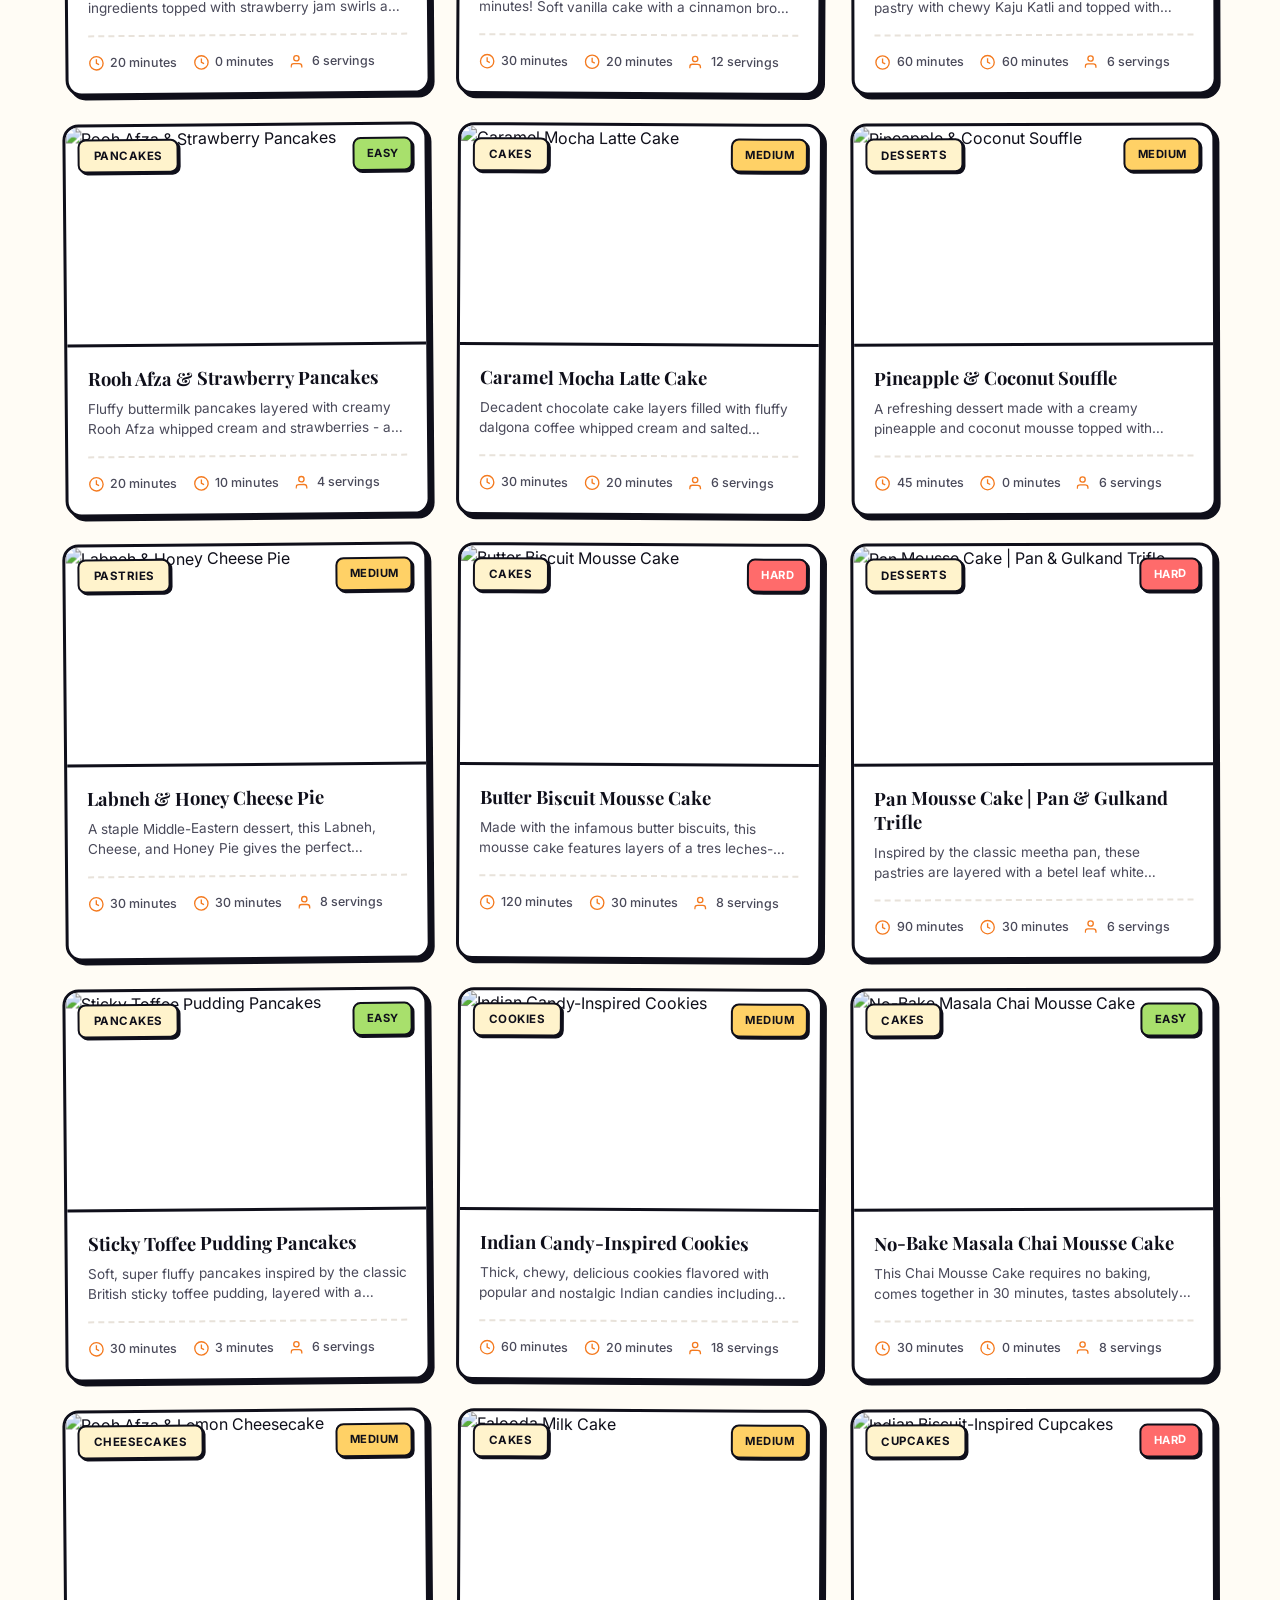
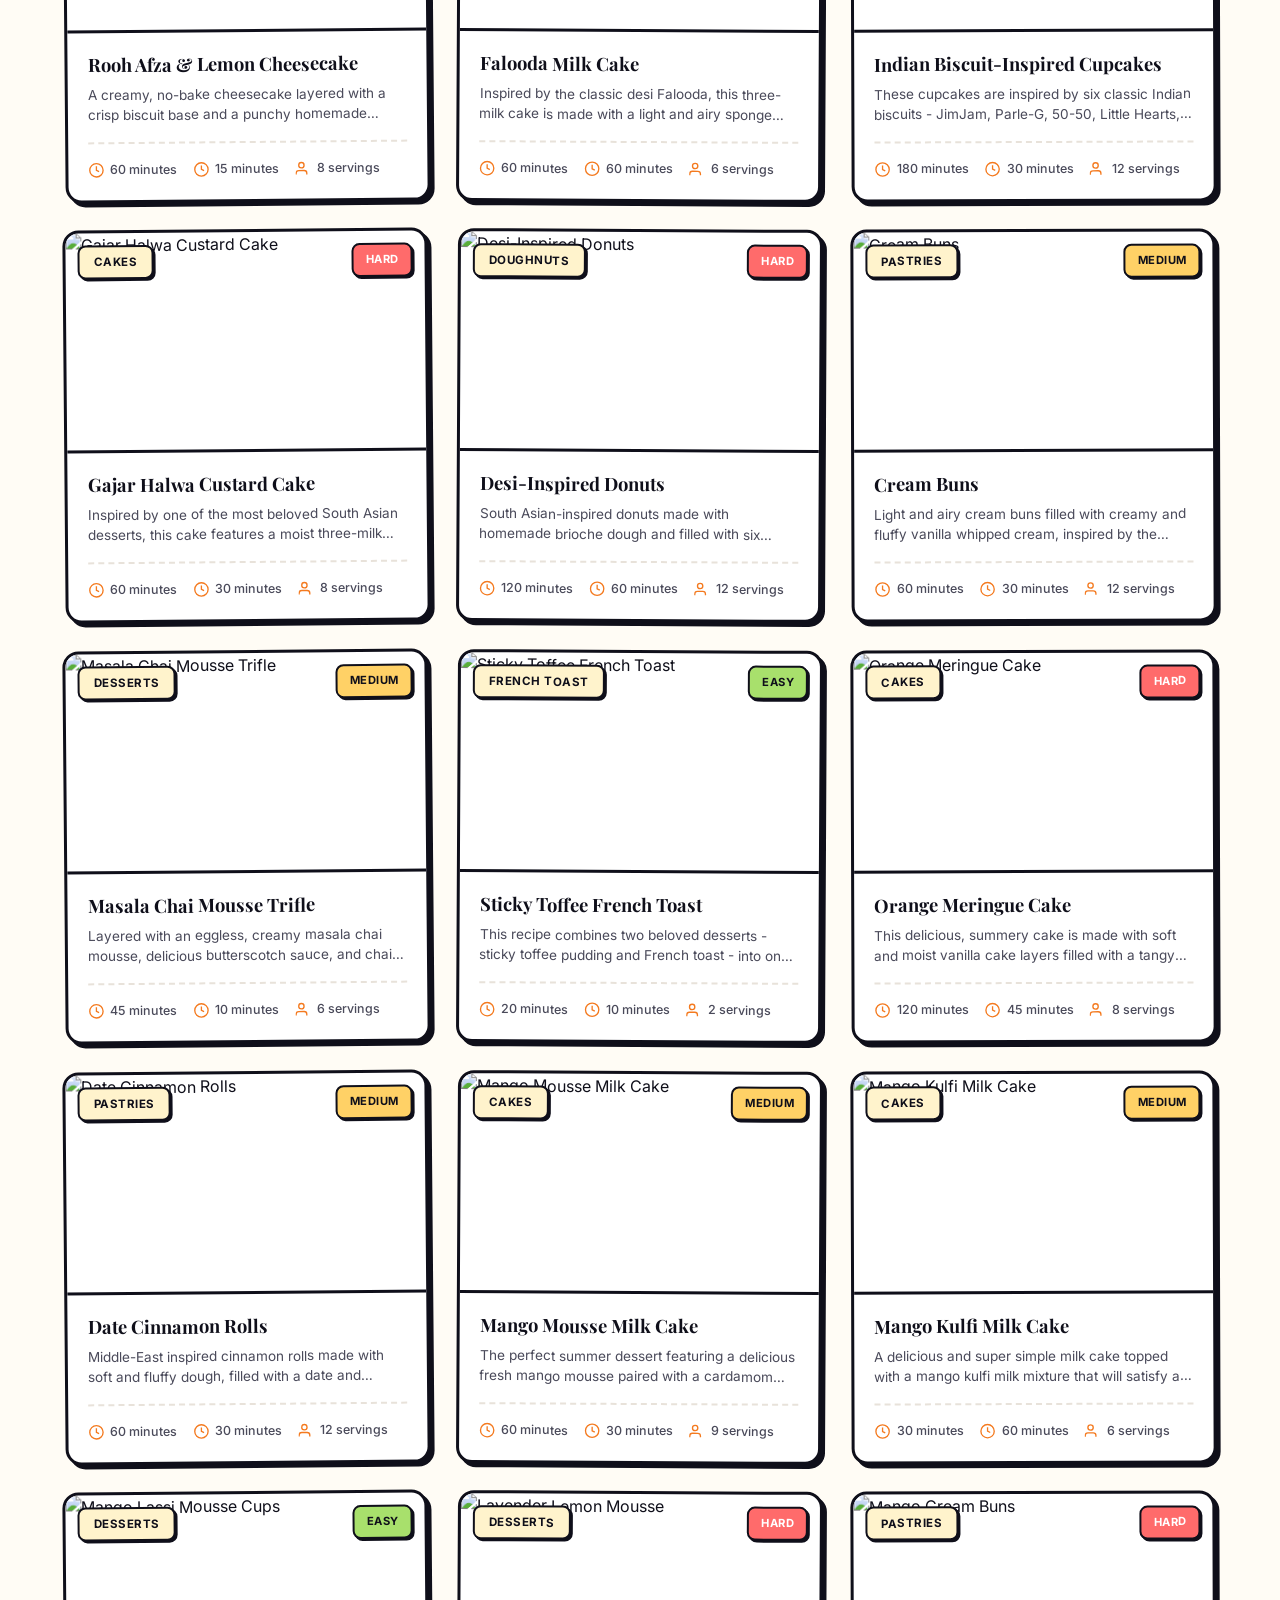
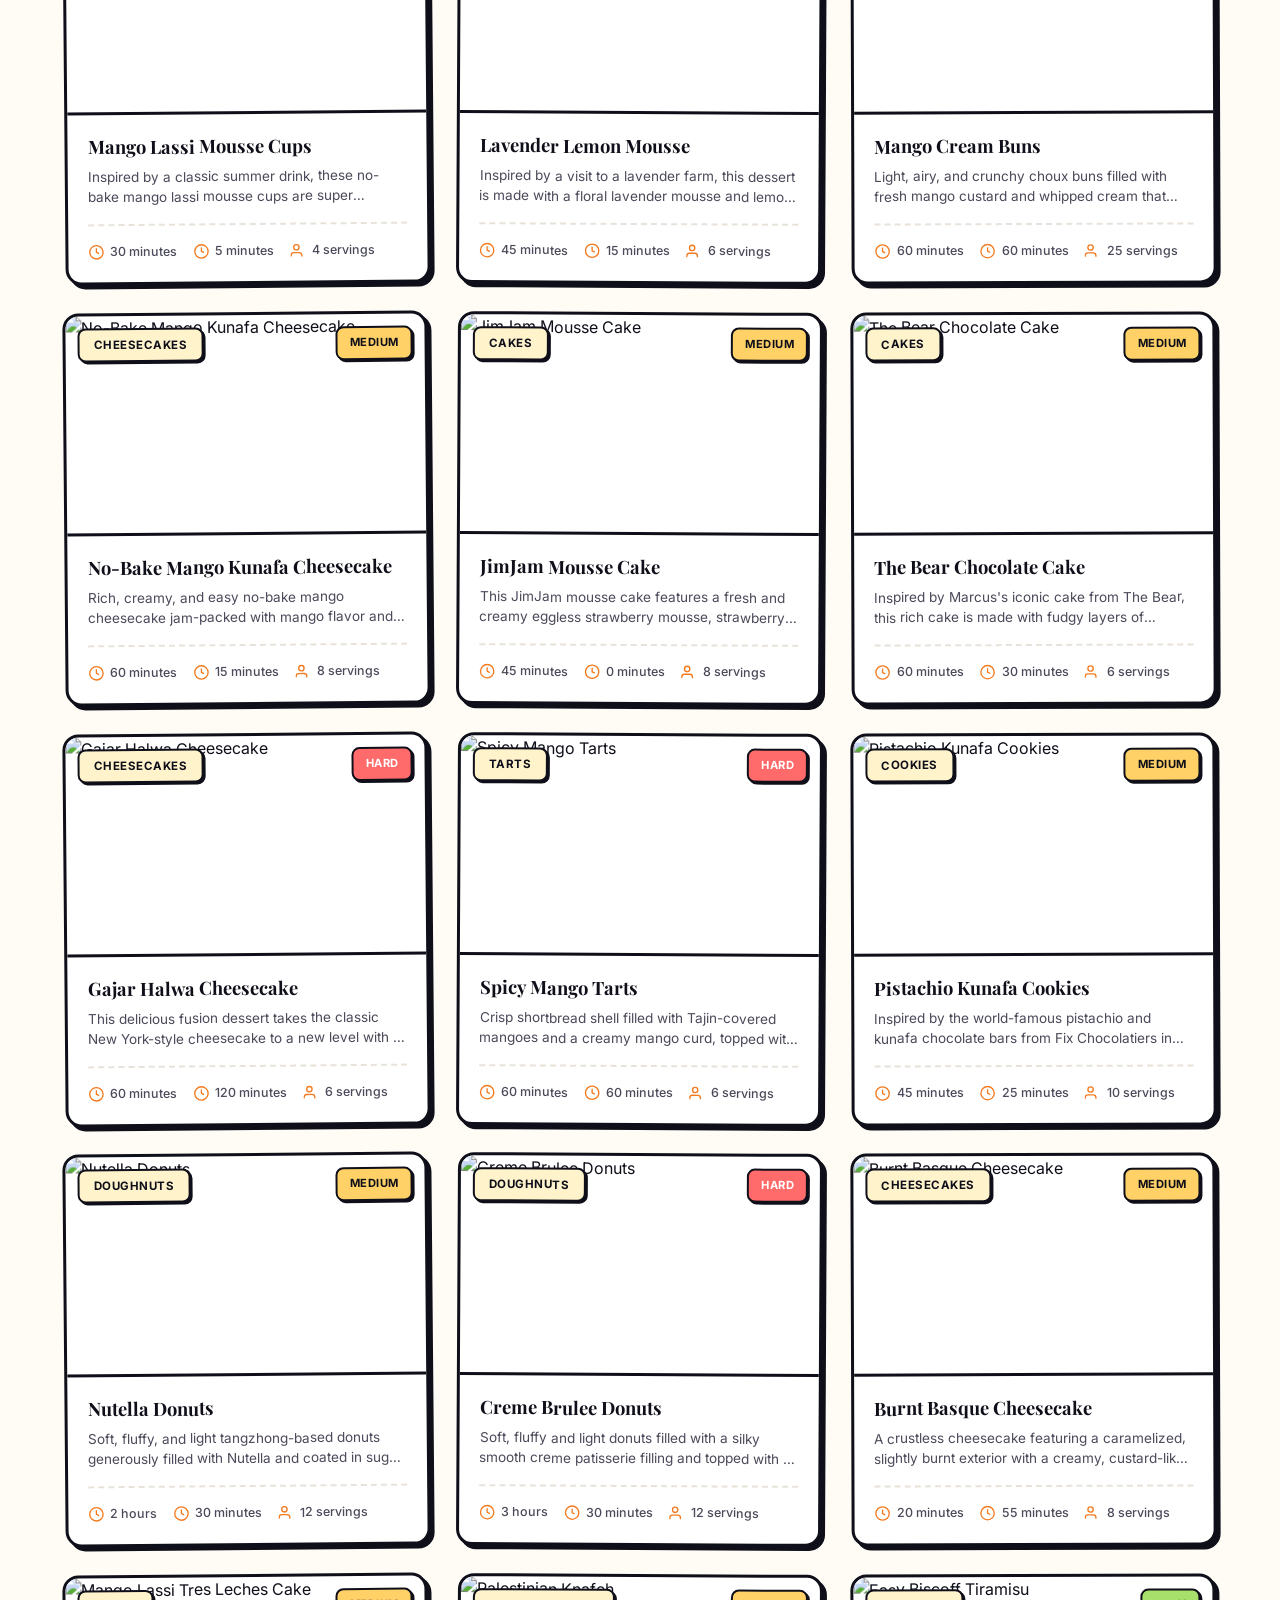
==== commit 74110aa5: "Add 99 new recipes from EatCookJoy (276 total) Added savory and international recipes including chic" ====
--- a/index.html
+++ b/index.html
@@ -41,11 +41,11 @@
       <p class="hero-description">From classic cakes to fusion desserts, discover recipes that bring joy to your kitchen.</p>
       <div class="hero-stats">
         <div class="stat">
-          <span class="stat-number" id="recipeCount">177</span>
+          <span class="stat-number" id="recipeCount">276</span>
           <span class="stat-label">Recipes</span>
         </div>
         <div class="stat">
-          <span class="stat-number">14</span>
+          <span class="stat-number">22</span>
           <span class="stat-label">Categories</span>
         </div>
         <div class="stat">
@@ -126,6 +126,17 @@
           <a href="#" onclick="showCategory('Brownies')">Brownies</a>
           <a href="#" onclick="showCategory('Middle Eastern')">Middle Eastern</a>
         </div>
+        <div class="footer-links">
+          <h4>Savory & More</h4>
+          <a href="#" onclick="showCategory('Main Course')">Main Course</a>
+          <a href="#" onclick="showCategory('Pasta')">Pasta</a>
+          <a href="#" onclick="showCategory('Seafood')">Seafood</a>
+          <a href="#" onclick="showCategory('Vegetarian')">Vegetarian</a>
+          <a href="#" onclick="showCategory('Breakfast')">Breakfast</a>
+          <a href="#" onclick="showCategory('Soups')">Soups</a>
+          <a href="#" onclick="showCategory('International')">International</a>
+          <a href="#" onclick="showCategory('Quick')">Quick</a>
+        </div>
       </div>
       <div class="footer-bottom">
         <p>&copy; 2026 The Pastry Collection. All recipes inspired by the art of baking.</p>
--- a/styles.css
+++ b/styles.css
@@ -1,27 +1,35 @@
-/* ===== CSS Variables ===== */
+/* ===== CSS Variables - Snellito-inspired vibrant theme ===== */
 :root {
-  --primary: #c8553d;
-  --primary-light: #e8886e;
-  --primary-dark: #a3412e;
-  --secondary: #2d3436;
-  --accent: #f4a261;
-  --bg: #faf8f5;
+  --primary: #F47A1F;
+  --primary-light: #FF9A4D;
+  --primary-dark: #D4650F;
+  --secondary: #0F0F1A;
+  --accent: #FFD166;
+  --lime: #A8E06C;
+  --sky: #6EC6E6;
+  --grape: #B07CE8;
+  --cherry: #FF6B6B;
+  --mint: #6EDCB4;
+  --butter: #FFF3CC;
+  --bg: #FFFCF5;
   --bg-card: #ffffff;
-  --bg-hero: linear-gradient(135deg, #fdf6f0 0%, #f5ebe0 50%, #faf8f5 100%);
-  --text: #2d3436;
-  --text-light: #636e72;
-  --text-muted: #b2bec3;
-  --border: #e8e2da;
-  --shadow-sm: 0 2px 8px rgba(0,0,0,0.06);
-  --shadow-md: 0 4px 20px rgba(0,0,0,0.08);
-  --shadow-lg: 0 8px 40px rgba(0,0,0,0.12);
+  --bg-hero: #FFFCF5;
+  --text: #0F0F1A;
+  --text-light: #4A4A5A;
+  --text-muted: #9494A8;
+  --border: #0F0F1A;
+  --border-light: #E8E2DA;
+  --shadow-chunk: 4px 4px 0px #0F0F1A;
+  --shadow-chunkLg: 6px 6px 0px #0F0F1A;
+  --shadow-chunkHover: 2px 2px 0px #0F0F1A;
   --radius: 16px;
-  --radius-sm: 10px;
-  --radius-xs: 6px;
+  --radius-sm: 12px;
+  --radius-xs: 8px;
   --font-heading: 'Playfair Display', Georgia, serif;
   --font-body: 'Inter', -apple-system, sans-serif;
   --max-width: 1200px;
-  --transition: 0.3s cubic-bezier(0.4, 0, 0.2, 1);
+  --transition: 0.25s cubic-bezier(0.4, 0, 0.2, 1);
+  --border-thick: 3px solid #0F0F1A;
 }
 
 /* ===== Reset ===== */
@@ -44,10 +52,8 @@
 /* ===== Navbar ===== */
 .navbar {
   position: fixed; top: 0; left: 0; right: 0; z-index: 1000;
-  background: rgba(250, 248, 245, 0.92);
-  backdrop-filter: blur(20px);
-  -webkit-backdrop-filter: blur(20px);
-  border-bottom: 1px solid var(--border);
+  background: var(--butter);
+  border-bottom: var(--border-thick);
   transition: var(--transition);
 }
 .nav-container {
@@ -62,37 +68,39 @@
 .logo {
   display: flex; align-items: center; gap: 10px;
   font-family: var(--font-heading);
-  font-size: 1.3rem; font-weight: 600;
+  font-size: 1.4rem; font-weight: 700;
   color: var(--secondary);
 }
 .logo-icon { font-size: 1.6rem; }
-.nav-links { display: flex; gap: 32px; }
+.nav-links { display: flex; gap: 28px; }
 .nav-link {
-  font-size: 0.9rem; font-weight: 500;
-  color: var(--text-light);
+  font-size: 0.9rem; font-weight: 600;
+  color: var(--secondary);
   transition: var(--transition);
   position: relative;
+  padding: 4px 0;
 }
 .nav-link:hover, .nav-link.active { color: var(--primary); }
 .nav-link.active::after {
-  content: ''; position: absolute; bottom: -4px; left: 0; right: 0;
-  height: 2px; background: var(--primary); border-radius: 1px;
+  content: ''; position: absolute; bottom: -2px; left: 0; right: 0;
+  height: 3px; background: var(--primary); border-radius: 2px;
 }
 .nav-search {
   position: relative; width: 220px;
 }
 .nav-search input {
   width: 100%; padding: 10px 14px 10px 40px;
-  border: 1px solid var(--border);
-  border-radius: 100px;
-  background: var(--bg);
+  border: var(--border-thick);
+  border-radius: var(--radius);
+  background: #fff;
   font-size: 0.85rem;
   transition: var(--transition);
   outline: none;
+  box-shadow: var(--shadow-chunkHover);
 }
 .nav-search input:focus {
   border-color: var(--primary);
-  box-shadow: 0 0 0 3px rgba(200, 85, 61, 0.1);
+  box-shadow: 3px 3px 0px var(--primary);
 }
 .search-icon {
   position: absolute; left: 14px; top: 50%; transform: translateY(-50%);
@@ -104,38 +112,57 @@
   padding: 8px;
 }
 .mobile-menu-btn span {
-  display: block; width: 22px; height: 2px;
+  display: block; width: 22px; height: 3px;
   background: var(--secondary); border-radius: 2px;
   transition: var(--transition);
 }
 
 /* ===== Hero ===== */
 .hero {
-  background: var(--bg-hero);
+  background: var(--butter);
+  border-bottom: var(--border-thick);
   padding: 140px 24px 80px;
   display: flex;
   align-items: center;
   justify-content: center;
   gap: 60px;
-  max-width: 1400px;
+  max-width: 100%;
   margin: 0 auto;
   min-height: 85vh;
-}
-.hero-content { max-width: 520px; }
+  position: relative;
+  overflow: hidden;
+}
+.hero::before {
+  content: '';
+  position: absolute;
+  inset: 0;
+  background-image: radial-gradient(circle, #d4c9a8 1px, transparent 1px);
+  background-size: 24px 24px;
+  opacity: 0.3;
+  pointer-events: none;
+}
+.hero-content { max-width: 520px; position: relative; z-index: 1; }
 .hero-tagline {
-  font-size: 0.85rem; font-weight: 600;
-  color: var(--primary);
+  display: inline-block;
+  font-size: 0.85rem; font-weight: 700;
+  color: var(--secondary);
   text-transform: uppercase;
   letter-spacing: 2px;
   margin-bottom: 16px;
+  background: var(--lime);
+  padding: 6px 16px;
+  border-radius: var(--radius-xs);
+  border: 2px solid var(--secondary);
+  box-shadow: 2px 2px 0 var(--secondary);
 }
 .hero-title {
   font-family: var(--font-heading);
-  font-size: 3.5rem;
+  font-size: 3.8rem;
   font-weight: 700;
-  line-height: 1.15;
+  line-height: 1.1;
   color: var(--secondary);
   margin-bottom: 20px;
+  font-style: italic;
 }
 .hero-description {
   font-size: 1.1rem;
@@ -144,41 +171,59 @@
   margin-bottom: 36px;
 }
 .hero-stats {
-  display: flex; gap: 40px; margin-bottom: 40px;
-}
-.stat { display: flex; flex-direction: column; }
+  display: flex; gap: 24px; margin-bottom: 40px;
+}
+.stat {
+  display: flex; flex-direction: column;
+  background: white;
+  padding: 16px 24px;
+  border-radius: var(--radius-sm);
+  border: var(--border-thick);
+  box-shadow: var(--shadow-chunk);
+  transform: rotate(-1deg);
+  transition: var(--transition);
+}
+.stat:nth-child(2) { transform: rotate(1deg); background: var(--sky); }
+.stat:nth-child(3) { transform: rotate(-0.5deg); background: var(--mint); }
+.stat:hover { transform: rotate(0) translateY(-2px); }
 .stat-number {
   font-family: var(--font-heading);
-  font-size: 2rem; font-weight: 700;
-  color: var(--primary);
+  font-size: 2.2rem; font-weight: 700;
+  color: var(--secondary);
 }
 .stat-label {
-  font-size: 0.8rem; color: var(--text-muted);
+  font-size: 0.75rem; color: var(--secondary);
   text-transform: uppercase; letter-spacing: 1px;
+  font-weight: 600;
 }
 .hero-btn {
   display: inline-flex; align-items: center; gap: 8px;
   padding: 16px 36px;
   background: var(--primary);
   color: white;
-  font-size: 0.95rem; font-weight: 600;
-  border-radius: 100px;
-  transition: var(--transition);
-  box-shadow: 0 4px 20px rgba(200, 85, 61, 0.3);
+  font-size: 1rem; font-weight: 700;
+  border-radius: var(--radius);
+  border: var(--border-thick);
+  box-shadow: var(--shadow-chunkLg);
+  transition: var(--transition);
 }
 .hero-btn:hover {
   background: var(--primary-dark);
-  transform: translateY(-2px);
-  box-shadow: 0 6px 30px rgba(200, 85, 61, 0.4);
-}
-.hero-image { position: relative; }
+  transform: translate(2px, 2px);
+  box-shadow: var(--shadow-chunkHover);
+}
+.hero-image { position: relative; z-index: 1; }
 .hero-card {
   position: relative;
   width: 380px;
-  border-radius: 24px;
+  border-radius: var(--radius);
   overflow: hidden;
-  box-shadow: var(--shadow-lg);
-}
+  border: var(--border-thick);
+  box-shadow: var(--shadow-chunkLg);
+  transform: rotate(2deg);
+  transition: var(--transition);
+}
+.hero-card:hover { transform: rotate(0) translateY(-4px); box-shadow: 8px 8px 0 var(--secondary); }
 .hero-card img {
   width: 100%; height: 460px;
   object-fit: cover;
@@ -186,15 +231,16 @@
 .hero-card-info {
   position: absolute; bottom: 0; left: 0; right: 0;
   padding: 30px 24px 24px;
-  background: linear-gradient(transparent, rgba(0,0,0,0.7));
+  background: linear-gradient(transparent, rgba(0,0,0,0.8));
   color: white;
 }
 .hero-card-tag {
   display: inline-block;
-  padding: 4px 12px;
+  padding: 5px 14px;
   background: var(--primary);
-  border-radius: 100px;
-  font-size: 0.7rem; font-weight: 600;
+  border-radius: var(--radius-xs);
+  border: 2px solid white;
+  font-size: 0.72rem; font-weight: 700;
   text-transform: uppercase;
   letter-spacing: 1px;
   margin-bottom: 8px;
@@ -202,14 +248,16 @@
 .hero-card-info h3 {
   font-family: var(--font-heading);
   font-size: 1.4rem; margin-bottom: 4px;
-}
-.hero-card-info p { font-size: 0.85rem; opacity: 0.85; }
+  font-style: italic;
+}
+.hero-card-info p { font-size: 0.85rem; opacity: 0.9; }
 
 /* ===== Categories ===== */
 .categories-section {
   padding: 40px 0 20px;
   position: sticky; top: 72px; z-index: 100;
   background: var(--bg);
+  border-bottom: 2px dashed var(--border-light);
 }
 .category-filters {
   display: flex; gap: 10px;
@@ -221,26 +269,29 @@
 .category-filters::-webkit-scrollbar { display: none; }
 .category-btn {
   padding: 10px 22px;
-  border-radius: 100px;
-  font-size: 0.85rem; font-weight: 500;
+  border-radius: var(--radius);
+  font-size: 0.85rem; font-weight: 600;
   white-space: nowrap;
-  color: var(--text-light);
-  background: var(--bg-card);
-  border: 1px solid var(--border);
+  color: var(--secondary);
+  background: white;
+  border: 2px solid var(--secondary);
+  box-shadow: 3px 3px 0 var(--secondary);
   transition: var(--transition);
 }
 .category-btn:hover {
-  border-color: var(--primary-light);
-  color: var(--primary);
+  background: var(--butter);
+  transform: translate(1px, 1px);
+  box-shadow: 2px 2px 0 var(--secondary);
 }
 .category-btn.active {
   background: var(--primary);
   color: white;
-  border-color: var(--primary);
+  border-color: var(--secondary);
+  box-shadow: 3px 3px 0 var(--secondary);
 }
 
 /* ===== Recipe Grid ===== */
-.recipes-section { padding: 20px 0 80px; }
+.recipes-section { padding: 40px 0 80px; }
 .section-header {
   display: flex; align-items: baseline;
   justify-content: space-between;
@@ -248,9 +299,10 @@
 }
 .section-title {
   font-family: var(--font-heading);
-  font-size: 2rem; font-weight: 600;
-}
-.section-subtitle { font-size: 0.9rem; color: var(--text-muted); }
+  font-size: 2.2rem; font-weight: 700;
+  font-style: italic;
+}
+.section-subtitle { font-size: 0.9rem; color: var(--text-muted); font-weight: 500; }
 .recipe-grid {
   display: grid;
   grid-template-columns: repeat(auto-fill, minmax(300px, 1fr));
@@ -260,18 +312,24 @@
   background: var(--bg-card);
   border-radius: var(--radius);
   overflow: hidden;
-  border: 1px solid var(--border);
+  border: var(--border-thick);
+  box-shadow: var(--shadow-chunk);
   transition: var(--transition);
   cursor: pointer;
-}
+  transform: rotate(0deg);
+}
+.recipe-card:nth-child(3n+1) { transform: rotate(-0.5deg); }
+.recipe-card:nth-child(3n+2) { transform: rotate(0.3deg); }
+.recipe-card:nth-child(3n+3) { transform: rotate(-0.2deg); }
+
 .recipe-card:hover {
-  transform: translateY(-6px);
-  box-shadow: var(--shadow-lg);
-  border-color: transparent;
+  transform: rotate(0) translateY(-6px);
+  box-shadow: var(--shadow-chunkLg);
 }
 .recipe-card-image {
   position: relative;
   height: 220px; overflow: hidden;
+  border-bottom: var(--border-thick);
 }
 .recipe-card-image img {
   width: 100%; height: 100%;
@@ -279,34 +337,37 @@
   transition: transform 0.5s ease;
 }
 .recipe-card:hover .recipe-card-image img {
-  transform: scale(1.08);
+  transform: scale(1.06);
 }
 .recipe-card-badge {
-  position: absolute; top: 14px; left: 14px;
-  padding: 5px 14px;
-  background: rgba(255,255,255,0.95);
-  backdrop-filter: blur(10px);
-  border-radius: 100px;
-  font-size: 0.72rem; font-weight: 600;
-  color: var(--primary);
+  position: absolute; top: 12px; left: 12px;
+  padding: 6px 14px;
+  background: var(--butter);
+  border: 2px solid var(--secondary);
+  border-radius: var(--radius-xs);
+  font-size: 0.72rem; font-weight: 700;
+  color: var(--secondary);
   text-transform: uppercase;
   letter-spacing: 0.5px;
+  box-shadow: 2px 2px 0 var(--secondary);
 }
 .recipe-card-difficulty {
-  position: absolute; top: 14px; right: 14px;
-  padding: 5px 12px;
-  border-radius: 100px;
-  font-size: 0.7rem; font-weight: 600;
+  position: absolute; top: 12px; right: 12px;
+  padding: 6px 12px;
+  border-radius: var(--radius-xs);
+  font-size: 0.7rem; font-weight: 700;
   text-transform: uppercase;
   letter-spacing: 0.5px;
-}
-.difficulty-easy { background: #d4edda; color: #155724; }
-.difficulty-medium { background: #fff3cd; color: #856404; }
-.difficulty-hard { background: #f8d7da; color: #721c24; }
+  border: 2px solid var(--secondary);
+  box-shadow: 2px 2px 0 var(--secondary);
+}
+.difficulty-easy { background: var(--lime); color: var(--secondary); }
+.difficulty-medium { background: var(--accent); color: var(--secondary); }
+.difficulty-hard { background: var(--cherry); color: white; }
 .recipe-card-body { padding: 20px; }
 .recipe-card-title {
   font-family: var(--font-heading);
-  font-size: 1.15rem; font-weight: 600;
+  font-size: 1.15rem; font-weight: 700;
   margin-bottom: 8px;
   line-height: 1.3;
   display: -webkit-box; -webkit-line-clamp: 2;
@@ -322,15 +383,16 @@
 .recipe-card-meta {
   display: flex; gap: 16px;
   padding-top: 16px;
-  border-top: 1px solid var(--border);
+  border-top: 2px dashed var(--border-light);
 }
 .meta-item {
   display: flex; align-items: center; gap: 6px;
-  font-size: 0.78rem; color: var(--text-muted);
+  font-size: 0.78rem; color: var(--text-light);
+  font-weight: 500;
 }
 .meta-icon {
   width: 16px; height: 16px;
-  fill: none; stroke: currentColor; stroke-width: 2;
+  fill: none; stroke: var(--primary); stroke-width: 2;
 }
 
 /* ===== Recipe Modal ===== */
@@ -344,37 +406,46 @@
 .recipe-modal.open { display: flex; }
 .modal-overlay {
   position: fixed; inset: 0;
-  background: rgba(0,0,0,0.5);
-  backdrop-filter: blur(4px);
+  background: rgba(15, 15, 26, 0.6);
+  backdrop-filter: blur(6px);
 }
 .modal-content {
   position: relative; z-index: 1;
   background: var(--bg-card);
-  border-radius: 24px;
+  border-radius: var(--radius);
   max-width: 860px;
   width: 100%;
   overflow: hidden;
-  box-shadow: var(--shadow-lg);
-  animation: modalIn 0.35s ease;
+  border: var(--border-thick);
+  box-shadow: 8px 8px 0 var(--secondary);
+  animation: modalIn 0.3s ease;
 }
 @keyframes modalIn {
   from { opacity: 0; transform: translateY(30px) scale(0.97); }
   to { opacity: 1; transform: translateY(0) scale(1); }
 }
 .modal-close {
-  position: absolute; top: 20px; right: 20px; z-index: 10;
+  position: absolute; top: 16px; right: 16px; z-index: 10;
   width: 40px; height: 40px;
-  background: rgba(255,255,255,0.9);
-  backdrop-filter: blur(10px);
-  border-radius: 50%;
+  background: white;
+  border: 2px solid var(--secondary);
+  border-radius: var(--radius-xs);
+  box-shadow: 2px 2px 0 var(--secondary);
   display: flex; align-items: center; justify-content: center;
   font-size: 1.2rem; color: var(--secondary);
   transition: var(--transition);
   cursor: pointer;
-}
-.modal-close:hover { background: white; transform: scale(1.1); }
+  font-weight: 700;
+}
+.modal-close:hover {
+  background: var(--cherry);
+  color: white;
+  transform: translate(1px, 1px);
+  box-shadow: 1px 1px 0 var(--secondary);
+}
 .modal-hero {
   position: relative; height: 360px;
+  border-bottom: var(--border-thick);
 }
 .modal-hero img {
   width: 100%; height: 100%;
@@ -383,59 +454,64 @@
 .modal-hero-overlay {
   position: absolute; bottom: 0; left: 0; right: 0;
   padding: 40px 36px 28px;
-  background: linear-gradient(transparent, rgba(0,0,0,0.75));
+  background: linear-gradient(transparent, rgba(15, 15, 26, 0.85));
   color: white;
 }
 .modal-category {
   display: inline-block;
   padding: 5px 14px; margin-bottom: 10px;
   background: var(--primary);
-  border-radius: 100px;
-  font-size: 0.72rem; font-weight: 600;
+  border-radius: var(--radius-xs);
+  border: 2px solid white;
+  font-size: 0.72rem; font-weight: 700;
   text-transform: uppercase; letter-spacing: 1px;
 }
 .modal-title {
   font-family: var(--font-heading);
   font-size: 2rem; font-weight: 700;
   margin-bottom: 4px;
+  font-style: italic;
 }
 .modal-desc {
-  font-size: 0.9rem; opacity: 0.85; line-height: 1.5;
+  font-size: 0.9rem; opacity: 0.9; line-height: 1.5;
 }
 .modal-meta-bar {
   display: flex; gap: 0;
-  border-bottom: 1px solid var(--border);
+  border-bottom: var(--border-thick);
+  background: var(--butter);
 }
 .modal-meta-item {
   flex: 1;
   display: flex; flex-direction: column;
   align-items: center; justify-content: center;
   padding: 18px 12px;
-  border-right: 1px solid var(--border);
+  border-right: 2px solid var(--secondary);
 }
 .modal-meta-item:last-child { border-right: none; }
 .modal-meta-value {
   font-family: var(--font-heading);
-  font-size: 1.15rem; font-weight: 600;
-  color: var(--primary);
+  font-size: 1.15rem; font-weight: 700;
+  color: var(--secondary);
 }
 .modal-meta-label {
-  font-size: 0.72rem; color: var(--text-muted);
+  font-size: 0.72rem; color: var(--text-light);
   text-transform: uppercase; letter-spacing: 1px;
+  font-weight: 600;
 }
 .modal-body { padding: 36px; }
 .modal-section { margin-bottom: 36px; }
 .modal-section:last-child { margin-bottom: 0; }
 .modal-section-title {
   font-family: var(--font-heading);
-  font-size: 1.3rem; font-weight: 600;
+  font-size: 1.3rem; font-weight: 700;
   margin-bottom: 18px;
   padding-bottom: 10px;
-  border-bottom: 2px solid var(--primary);
+  border-bottom: 3px solid var(--primary);
   display: inline-block;
+  font-style: italic;
 }
 .ingredient-group-title {
-  font-size: 0.85rem; font-weight: 600;
+  font-size: 0.85rem; font-weight: 700;
   color: var(--primary);
   text-transform: uppercase;
   letter-spacing: 1px;
@@ -449,17 +525,21 @@
 }
 .ingredient-list li {
   padding: 10px 14px;
-  background: var(--bg);
-  border-radius: var(--radius-xs);
+  background: var(--butter);
+  border-radius: var(--radius-xs);
+  border: 2px solid var(--border-light);
   font-size: 0.9rem;
   display: flex; align-items: center; gap: 10px;
-}
+  transition: var(--transition);
+}
+.ingredient-list li:hover { border-color: var(--primary); }
 .ingredient-list li::before {
   content: '';
-  width: 6px; height: 6px;
+  width: 8px; height: 8px;
   background: var(--primary);
-  border-radius: 50%;
+  border-radius: 2px;
   flex-shrink: 0;
+  transform: rotate(45deg);
 }
 .instruction-list {
   list-style: none;
@@ -469,7 +549,7 @@
   counter-increment: step;
   display: flex; gap: 16px;
   padding: 16px 0;
-  border-bottom: 1px solid var(--border);
+  border-bottom: 2px dashed var(--border-light);
   font-size: 0.95rem;
   line-height: 1.6;
 }
@@ -477,32 +557,40 @@
 .instruction-list li::before {
   content: counter(step);
   flex-shrink: 0;
-  width: 32px; height: 32px;
+  width: 34px; height: 34px;
   background: var(--primary);
   color: white;
-  border-radius: 50%;
+  border-radius: var(--radius-xs);
+  border: 2px solid var(--secondary);
+  box-shadow: 2px 2px 0 var(--secondary);
   display: flex; align-items: center; justify-content: center;
-  font-size: 0.8rem; font-weight: 700;
+  font-size: 0.85rem; font-weight: 800;
   margin-top: 2px;
 }
 .tips-list {
   list-style: none;
 }
 .tips-list li {
-  padding: 12px 16px;
-  background: linear-gradient(135deg, #fff9f0, #fff5e8);
-  border-left: 3px solid var(--accent);
+  padding: 14px 18px;
+  background: var(--lime);
+  border-left: 4px solid var(--secondary);
   border-radius: 0 var(--radius-xs) var(--radius-xs) 0;
-  margin-bottom: 8px;
+  margin-bottom: 10px;
   font-size: 0.9rem;
-  color: var(--text-light);
-}
+  color: var(--secondary);
+  font-weight: 500;
+  border: 2px solid var(--secondary);
+  border-left-width: 6px;
+  box-shadow: 2px 2px 0 rgba(0,0,0,0.1);
+}
+.tips-list li:nth-child(even) { background: var(--sky); }
 
 /* ===== Footer ===== */
 .footer {
   background: var(--secondary);
   color: rgba(255,255,255,0.7);
   padding: 60px 0 0;
+  border-top: var(--border-thick);
 }
 .footer-content {
   display: grid;
@@ -514,13 +602,15 @@
   font-family: var(--font-heading);
   color: white; font-size: 1.3rem;
   margin: 8px 0;
+  font-style: italic;
 }
 .footer-brand .logo-icon { font-size: 2rem; }
 .footer-links h4 {
-  color: white; font-size: 0.85rem;
+  color: var(--primary); font-size: 0.85rem;
   text-transform: uppercase;
   letter-spacing: 1.5px;
   margin-bottom: 16px;
+  font-weight: 700;
 }
 .footer-links a {
   display: block;
@@ -530,7 +620,7 @@
 }
 .footer-links a:hover { color: var(--accent); }
 .footer-bottom {
-  border-top: 1px solid rgba(255,255,255,0.1);
+  border-top: 1px solid rgba(255,255,255,0.15);
   padding: 20px 0;
   text-align: center;
   font-size: 0.8rem;
@@ -546,6 +636,7 @@
   font-family: var(--font-heading);
   font-size: 1.5rem;
   margin-bottom: 8px;
+  font-style: italic;
 }
 .no-results p { color: var(--text-muted); }
 
@@ -569,12 +660,16 @@
   .ingredient-list { grid-template-columns: 1fr; }
   .footer-content { grid-template-columns: 1fr; gap: 32px; }
   .section-header { flex-direction: column; gap: 4px; }
+  .stat { padding: 12px 16px; }
+  .hero-stats { gap: 12px; }
 }
 @media (max-width: 480px) {
   .hero-title { font-size: 2rem; }
-  .hero-stats { gap: 24px; }
+  .hero-stats { gap: 10px; flex-wrap: wrap; }
   .hero-card { width: 280px; }
   .hero-card img { height: 320px; }
   .recipe-grid { grid-template-columns: 1fr; }
   .modal-title { font-size: 1.5rem; }
-}
+  .stat { padding: 10px 14px; }
+  .stat-number { font-size: 1.6rem; }
+}
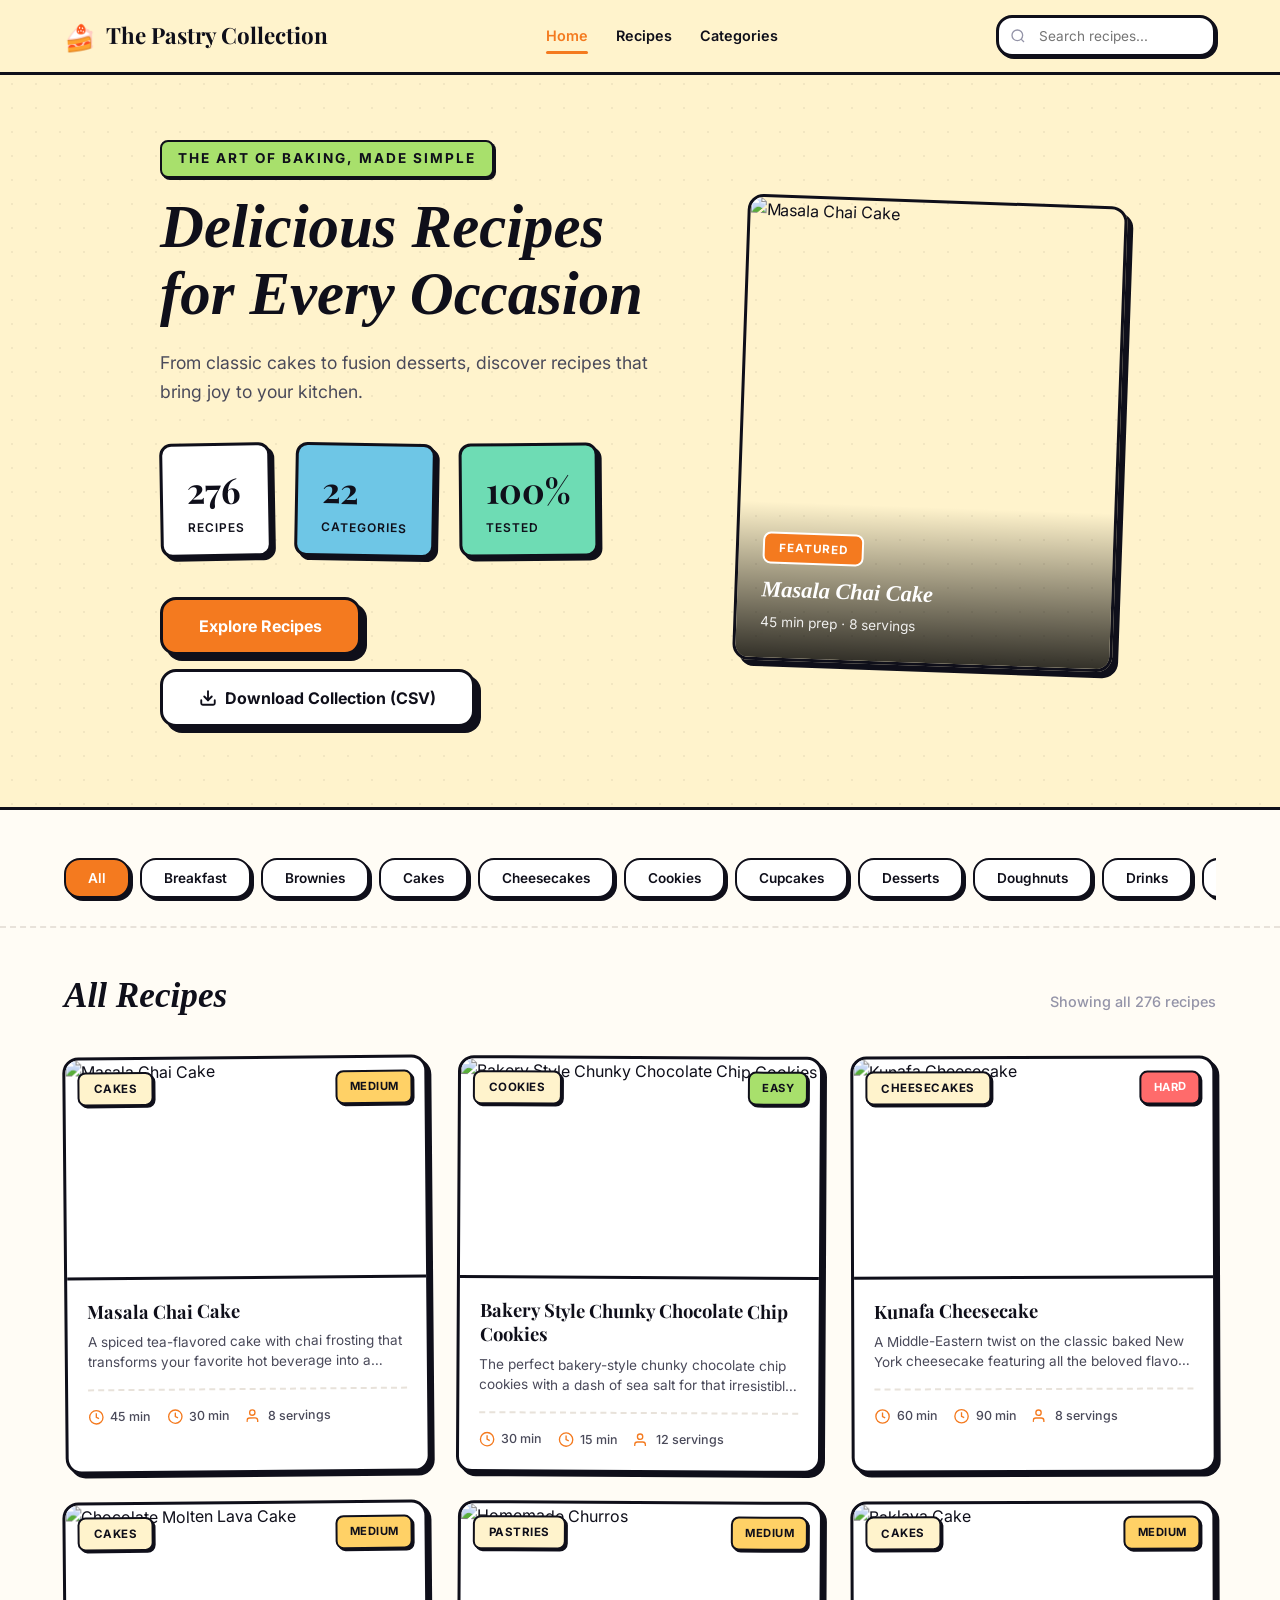
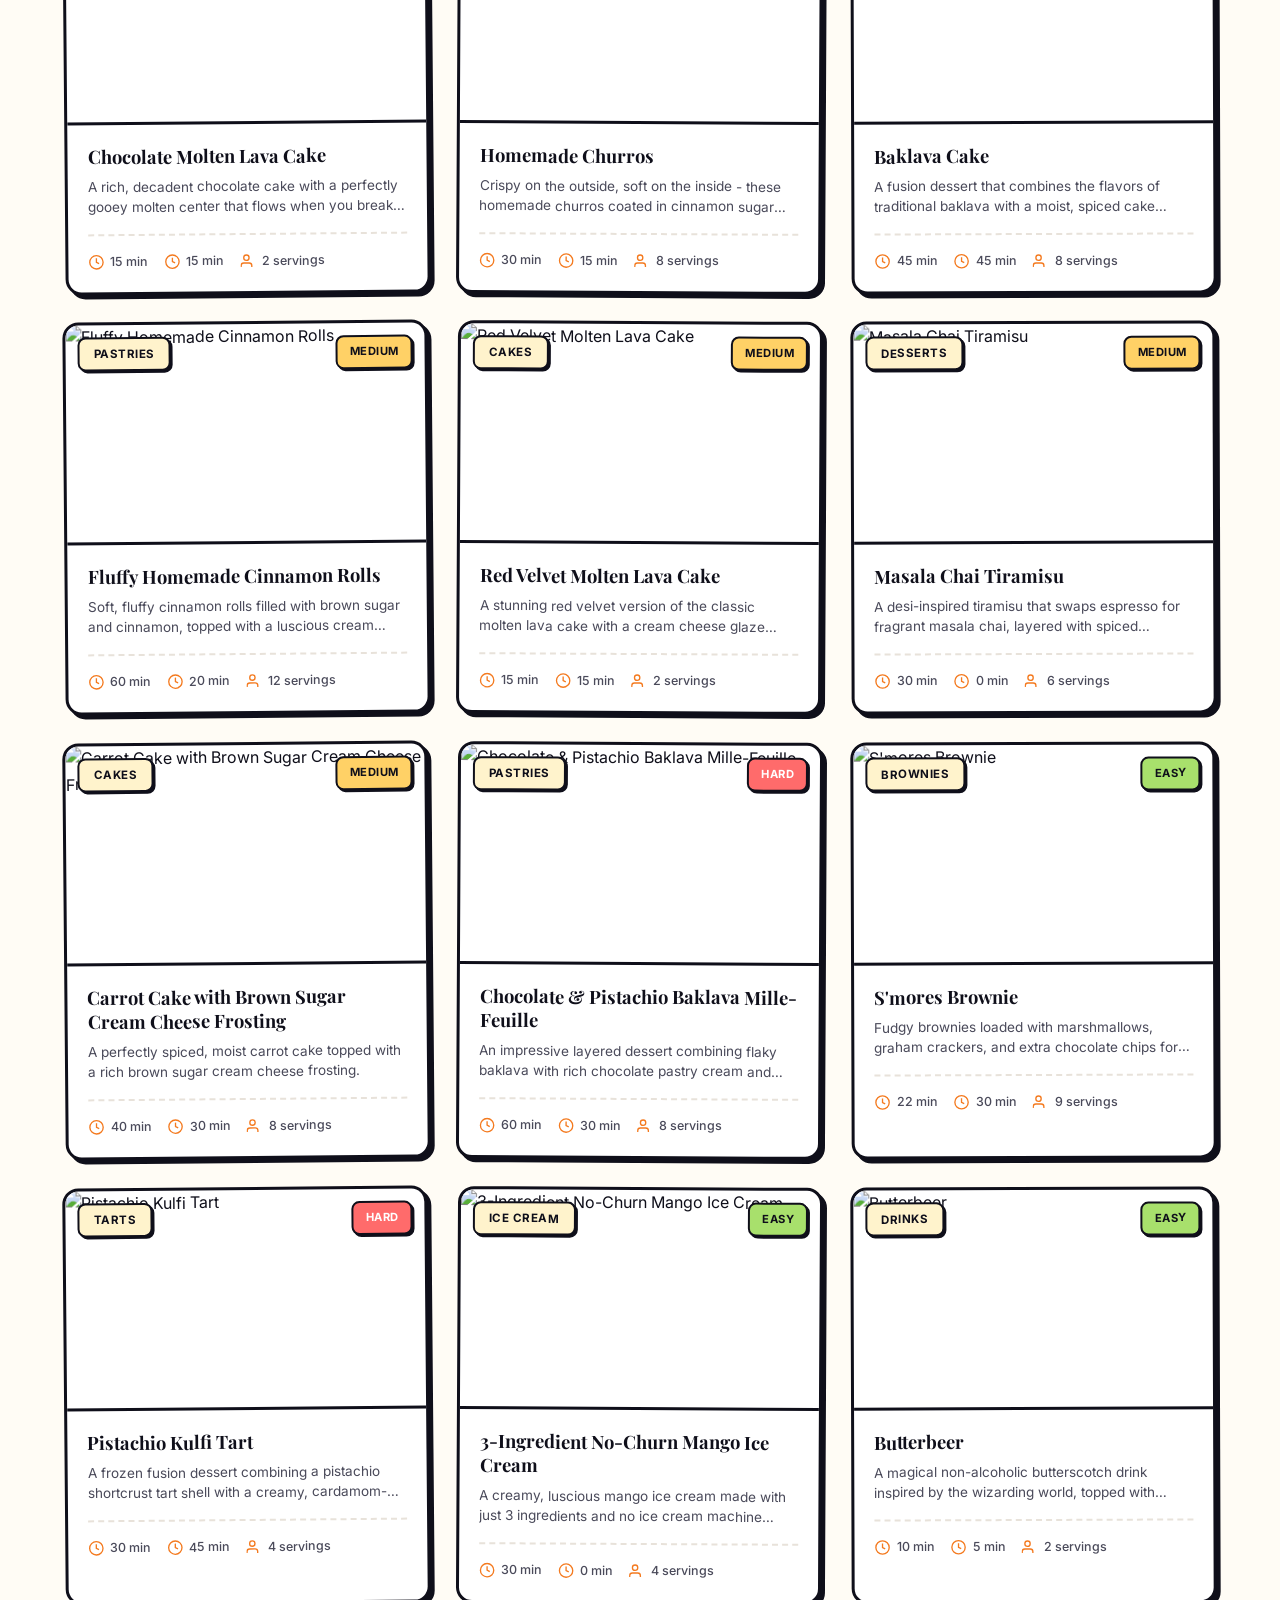
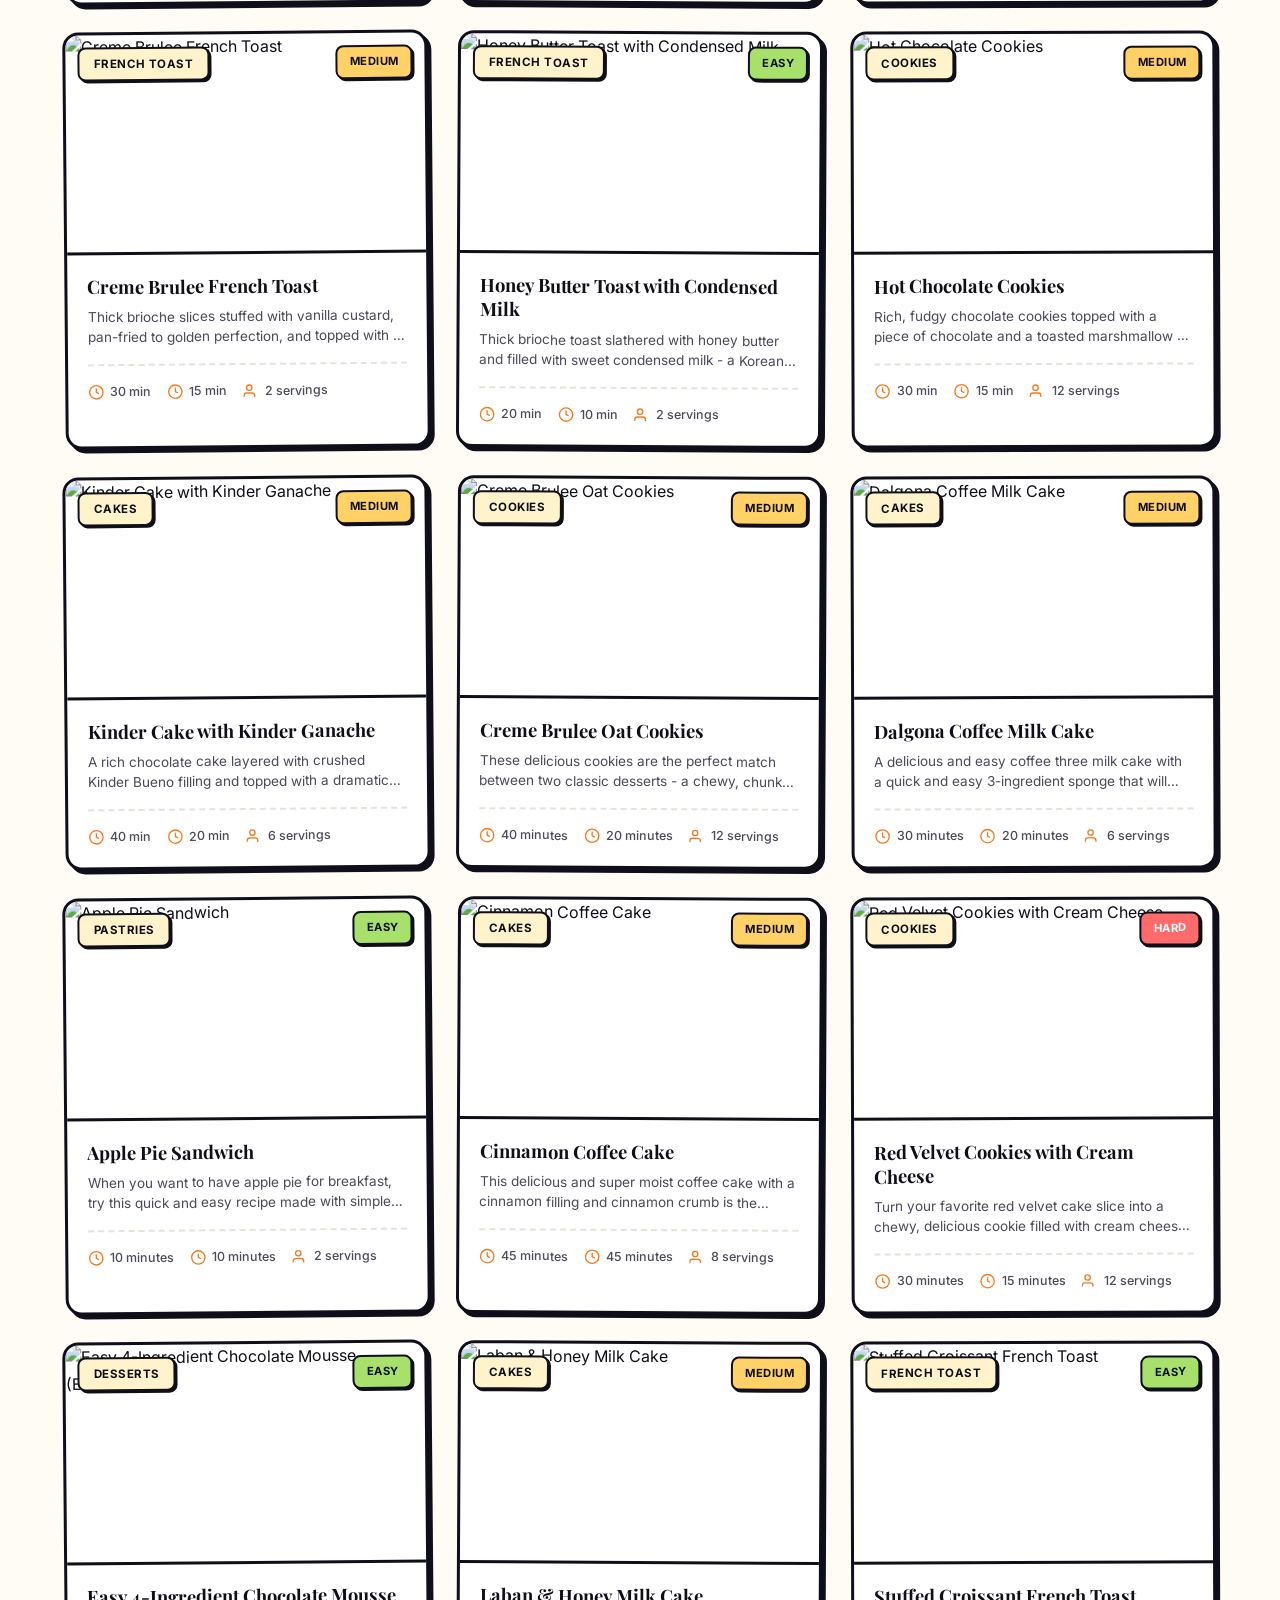
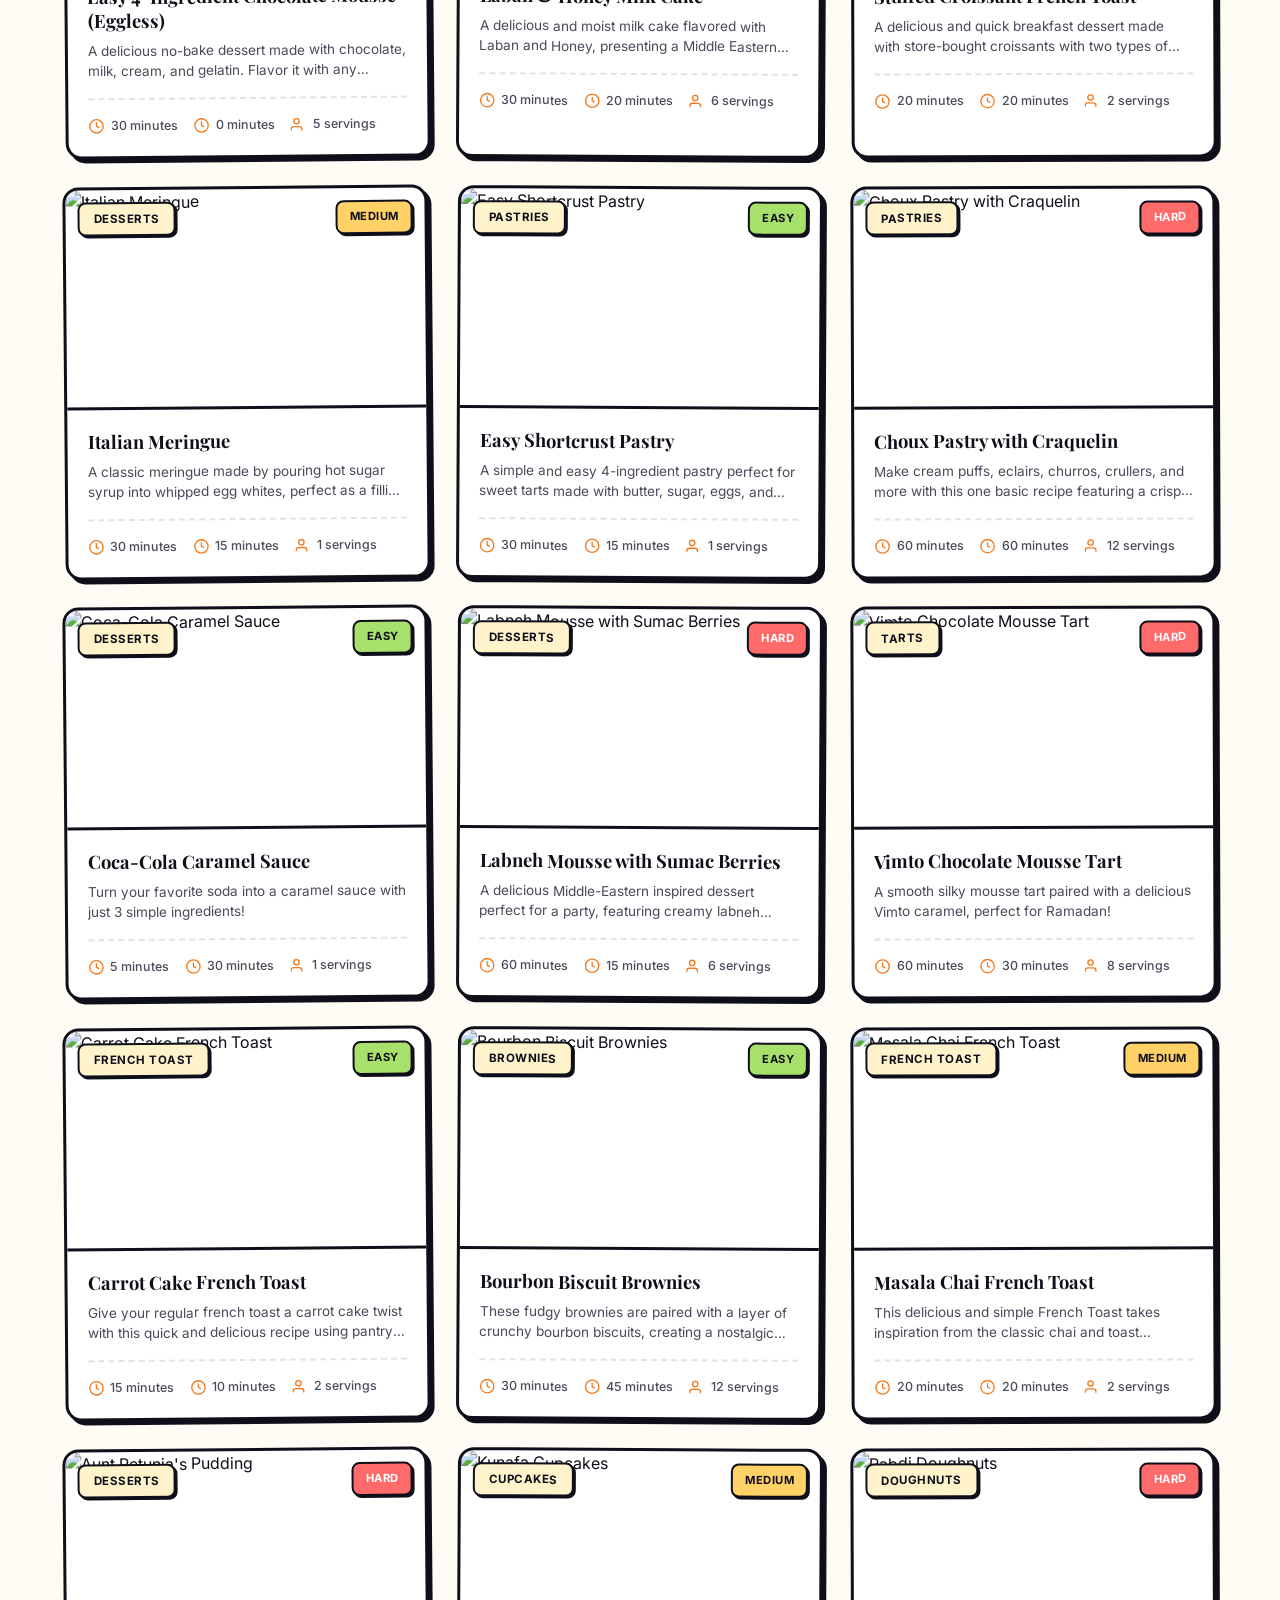
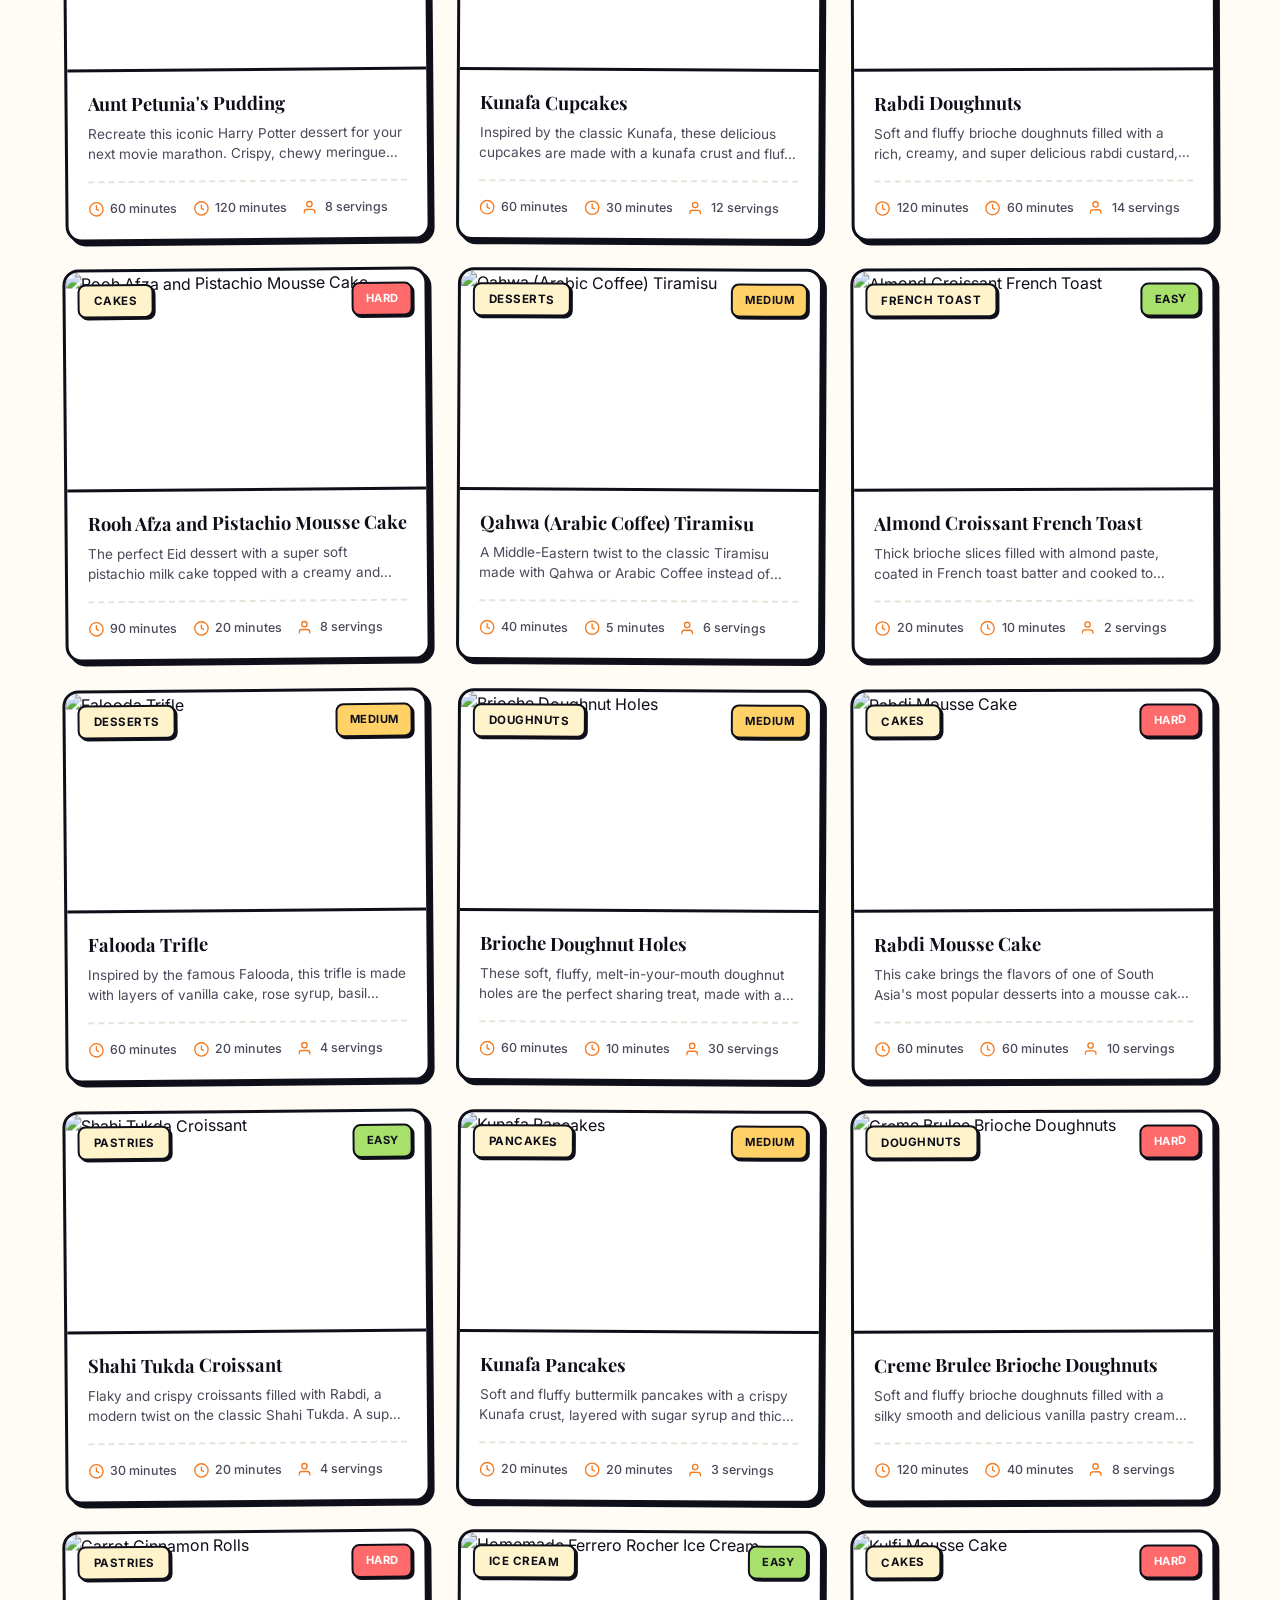
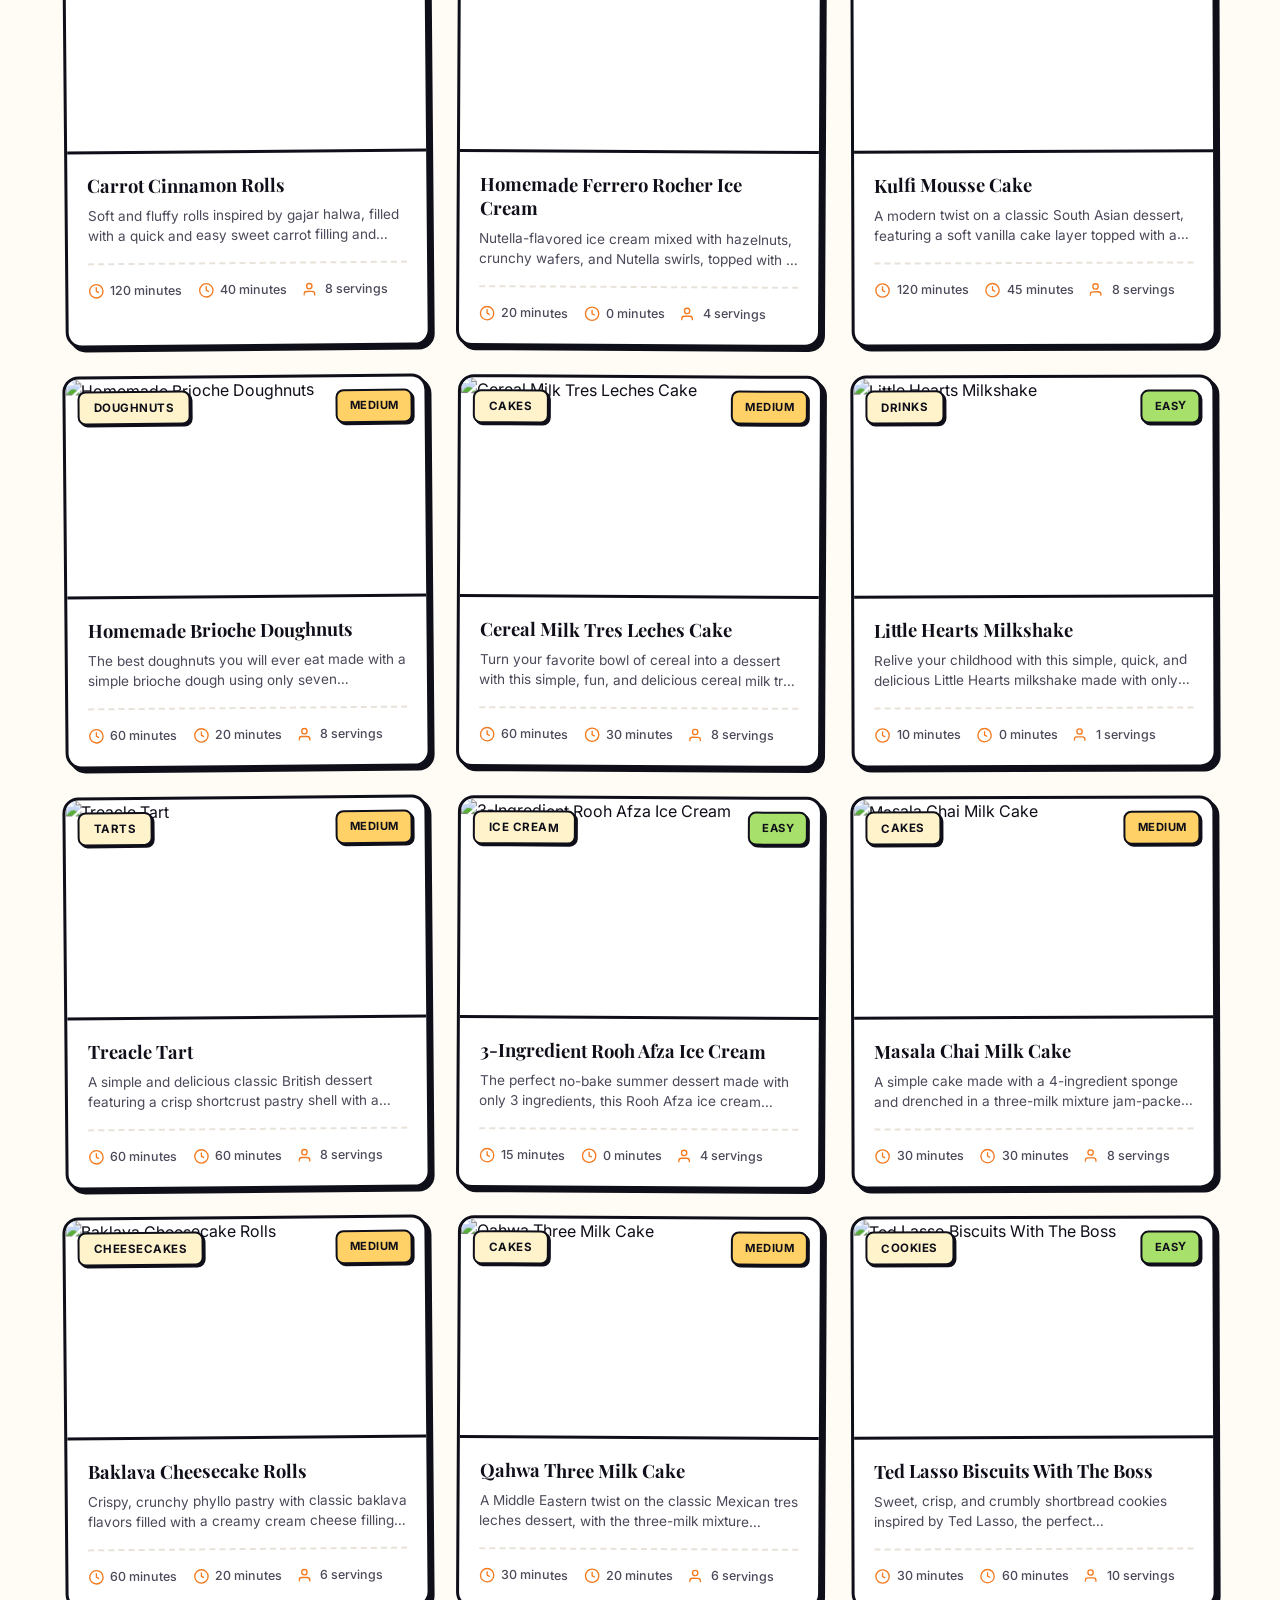
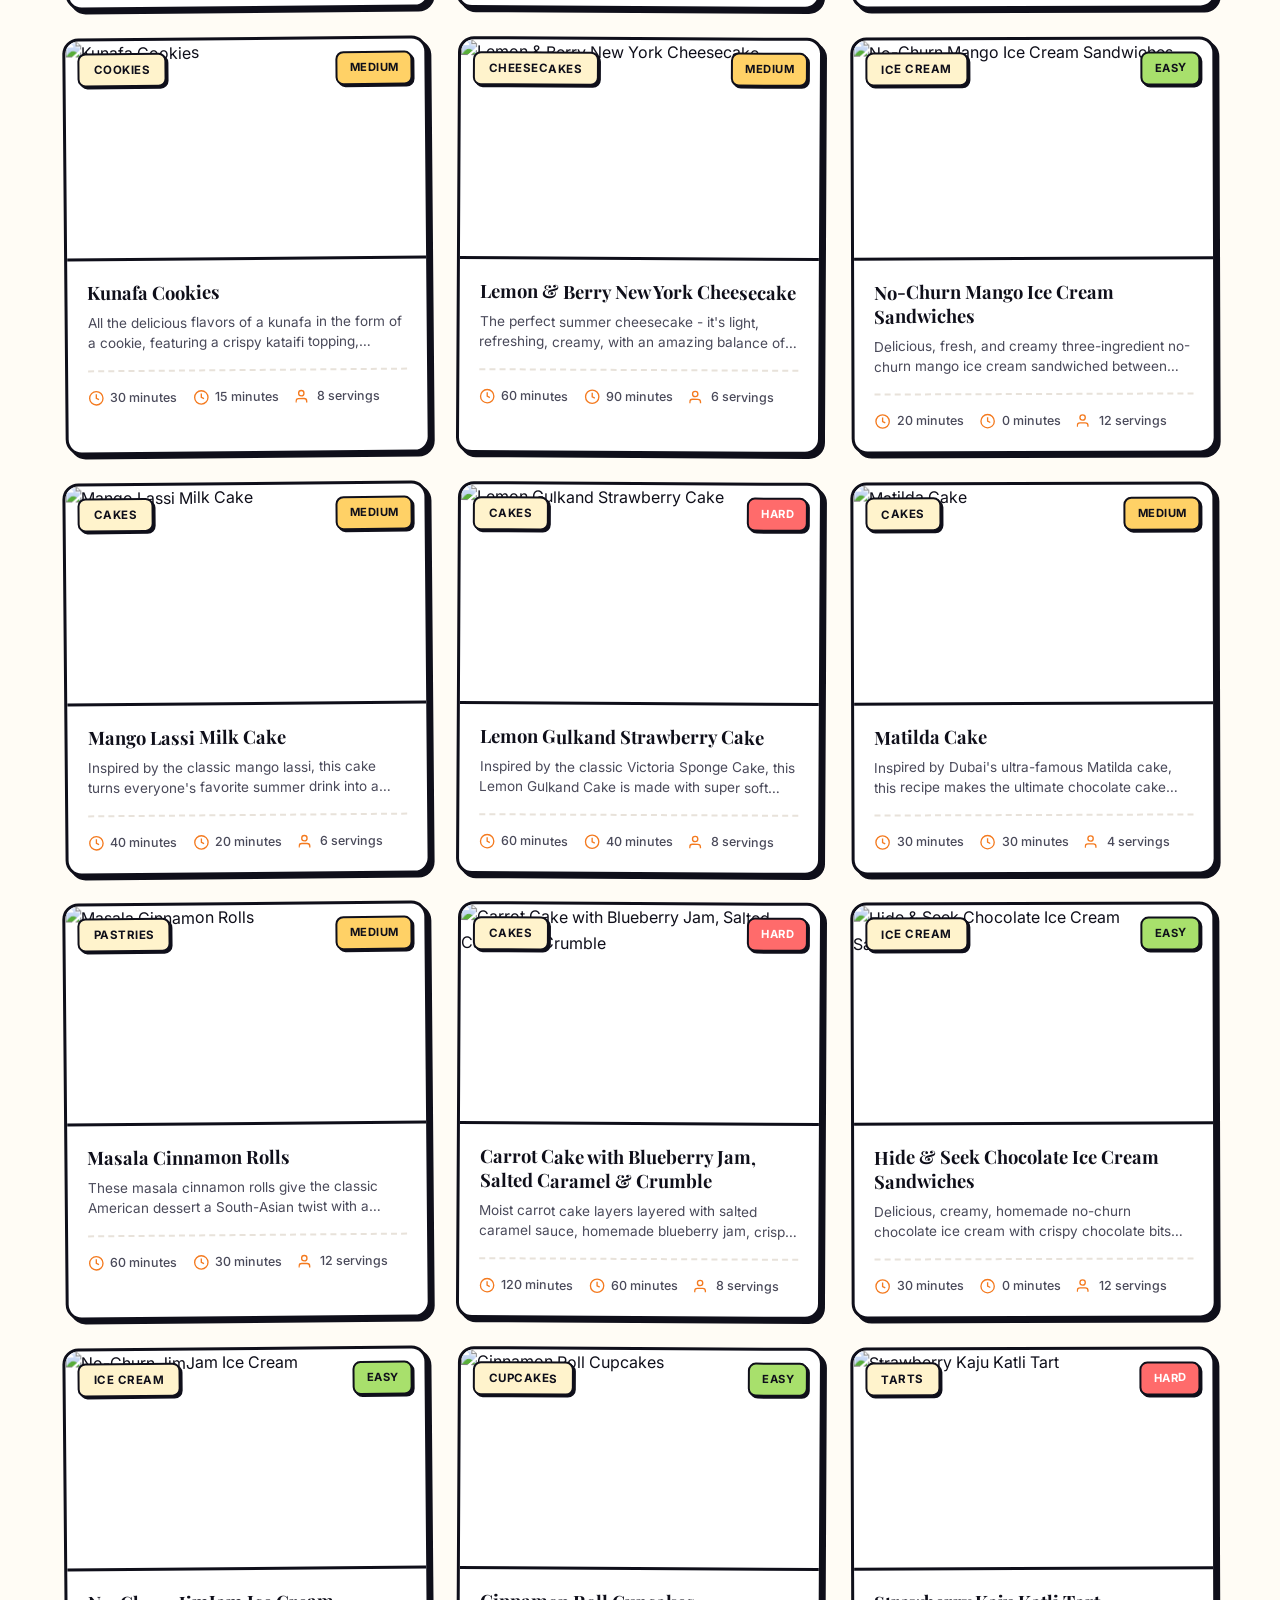
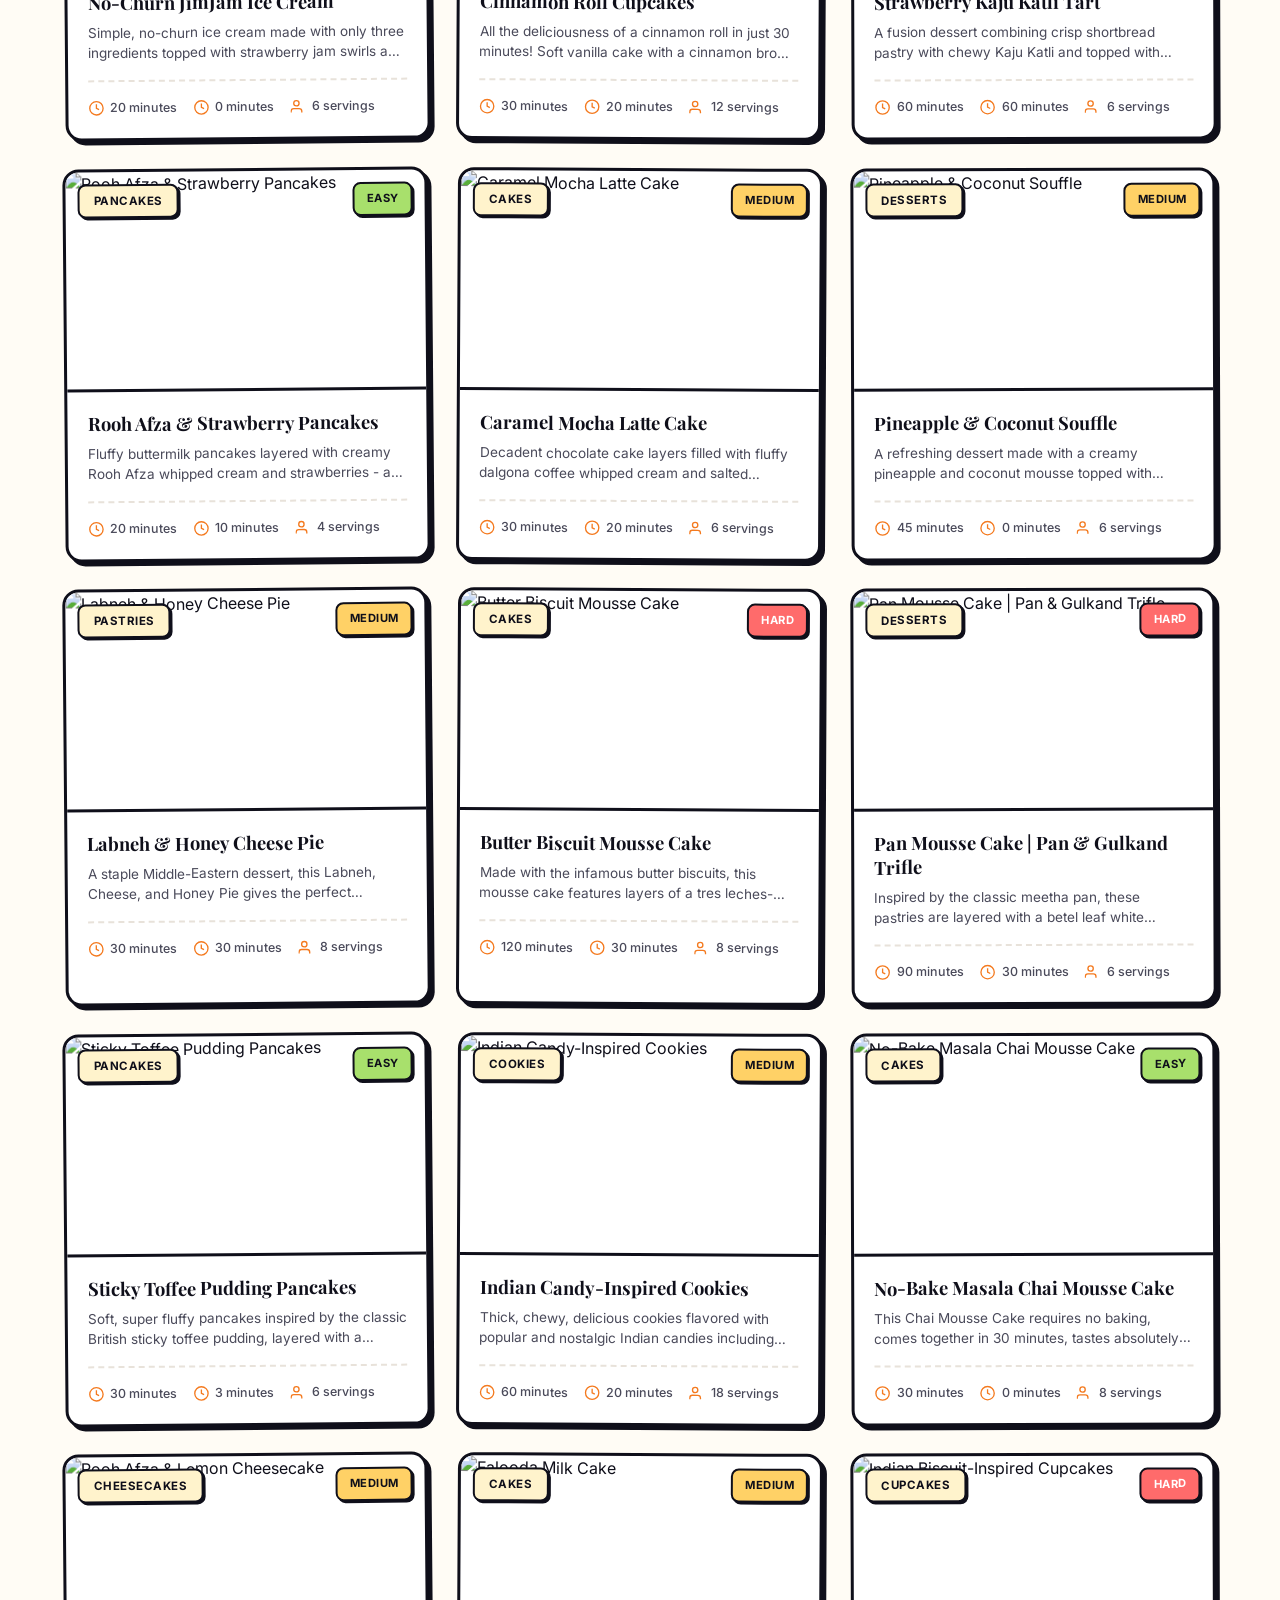
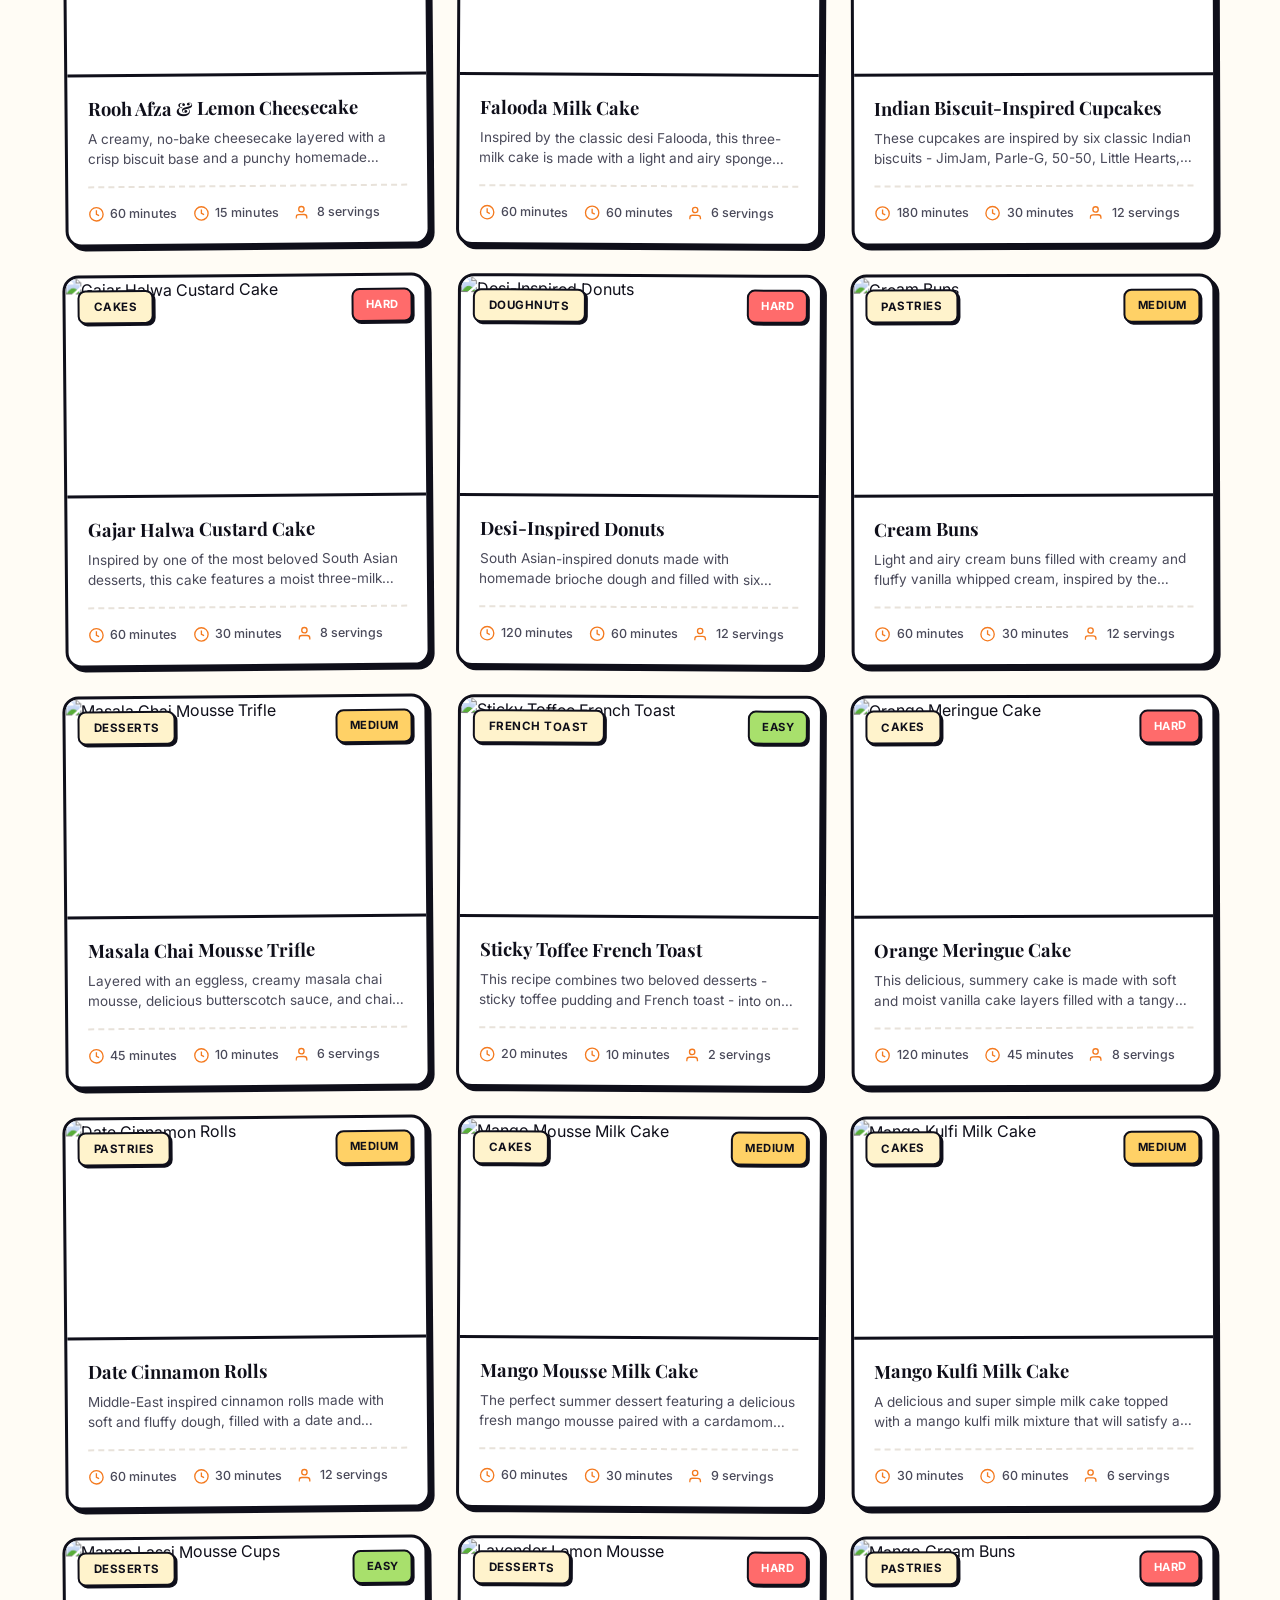
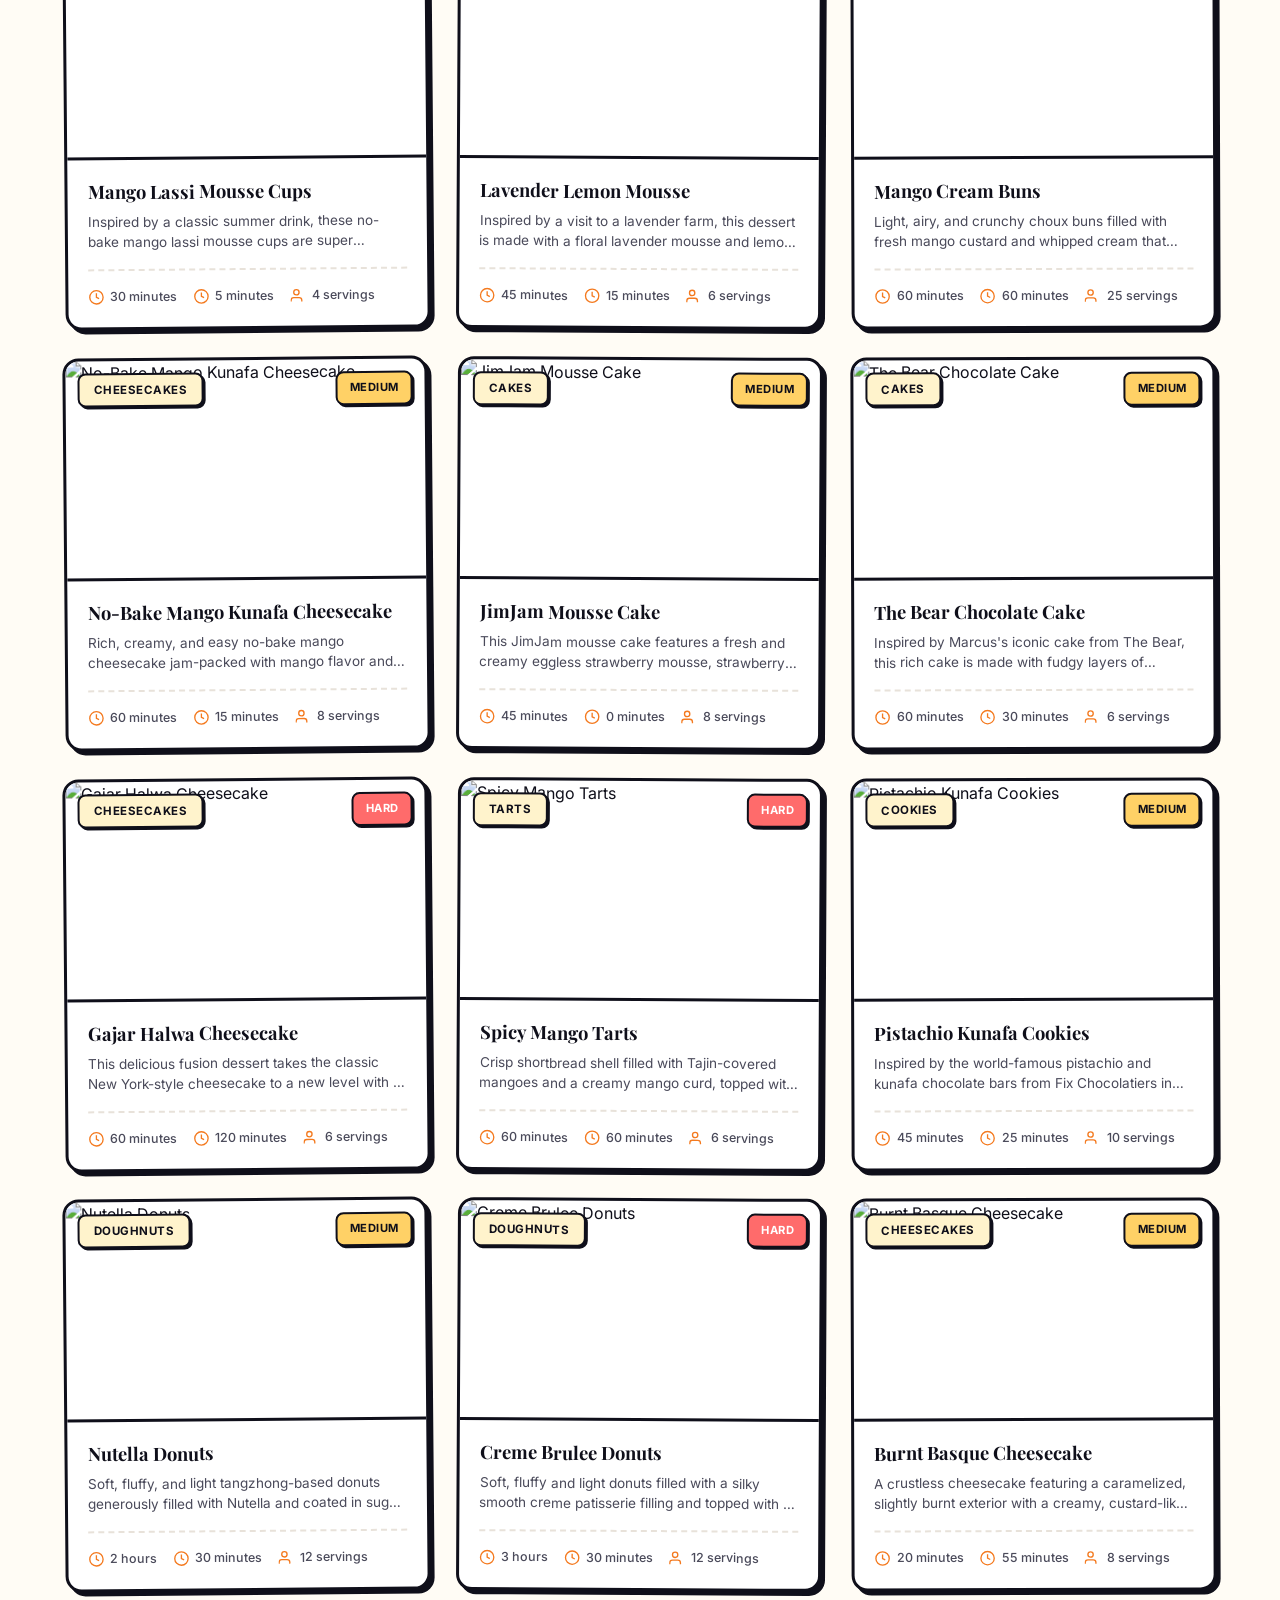
==== commit 1d5260c3: "Add per-recipe share buttons, gated CSV download, and data-driven hero - Per-card share button + mod" ====
--- a/index.html
+++ b/index.html
@@ -41,11 +41,11 @@
       <p class="hero-description">From classic cakes to fusion desserts, discover recipes that bring joy to your kitchen.</p>
       <div class="hero-stats">
         <div class="stat">
-          <span class="stat-number" id="recipeCount">276</span>
+          <span class="stat-number" id="recipeCount">0</span>
           <span class="stat-label">Recipes</span>
         </div>
         <div class="stat">
-          <span class="stat-number">22</span>
+          <span class="stat-number" id="categoryCount">0</span>
           <span class="stat-label">Categories</span>
         </div>
         <div class="stat">
@@ -53,17 +53,23 @@
           <span class="stat-label">Tested</span>
         </div>
       </div>
-      <button class="hero-btn" onclick="scrollToRecipes()">Explore Recipes</button>
+      <div class="hero-actions">
+        <button class="hero-btn" onclick="scrollToRecipes()">Explore Recipes</button>
+        <button class="hero-btn hero-btn-secondary" onclick="openLeadForm()">
+          <svg viewBox="0 0 24 24" width="18" height="18" fill="none" stroke="currentColor" stroke-width="2.5" stroke-linecap="round" stroke-linejoin="round"><path d="M21 15v4a2 2 0 0 1-2 2H5a2 2 0 0 1-2-2v-4"/><polyline points="7 10 12 15 17 10"/><line x1="12" y1="15" x2="12" y2="3"/></svg>
+          Download Collection (CSV)
+        </button>
+      </div>
     </div>
     <div class="hero-image">
-      <div class="hero-card">
-        <img src="https://images.unsplash.com/photo-1578985545062-69928b1d9587?w=500&h=600&fit=crop" alt="Featured Recipe" loading="lazy">
+      <a class="hero-card" id="heroFeaturedCard" href="#" onclick="event.preventDefault(); openFeatured();">
+        <img id="heroFeaturedImg" src="" alt="Featured Recipe" loading="lazy">
         <div class="hero-card-info">
           <span class="hero-card-tag">Featured</span>
-          <h3>Masala Chai Cake</h3>
-          <p>45 min prep &bull; 8 servings</p>
+          <h3 id="heroFeaturedName">&nbsp;</h3>
+          <p id="heroFeaturedMeta">&nbsp;</p>
         </div>
-      </div>
+      </a>
     </div>
   </section>
 
@@ -96,6 +102,49 @@
       <!-- Populated by JS -->
     </div>
   </div>
+
+  <!-- Lead Capture / CSV Download Modal -->
+  <div class="lead-modal" id="leadModal">
+    <div class="modal-overlay" onclick="closeLeadForm()"></div>
+    <div class="lead-modal-content">
+      <button class="modal-close" onclick="closeLeadForm()" aria-label="Close">&times;</button>
+      <div class="lead-modal-header">
+        <span class="logo-icon">&#127856;</span>
+        <h2>Download the Full Collection</h2>
+        <p>Get all <span id="leadRecipeCount">276</span> recipes as a CSV file. Just tell us where to send it.</p>
+      </div>
+      <form class="lead-form" id="leadForm" onsubmit="submitLeadForm(event)" novalidate>
+        <div class="lead-field">
+          <label for="leadName">Full Name</label>
+          <input type="text" id="leadName" name="name" required autocomplete="name" placeholder="Jane Doe">
+        </div>
+        <div class="lead-field">
+          <label for="leadEmail">Email</label>
+          <input type="email" id="leadEmail" name="email" required autocomplete="email" placeholder="you@example.com">
+        </div>
+        <div class="lead-row">
+          <div class="lead-field">
+            <label for="leadCountry">Country</label>
+            <input type="text" id="leadCountry" name="country" required autocomplete="country-name" list="countryList" placeholder="United Arab Emirates">
+            <datalist id="countryList"></datalist>
+          </div>
+          <div class="lead-field">
+            <label for="leadMobile">Mobile</label>
+            <input type="tel" id="leadMobile" name="mobile" required autocomplete="tel" placeholder="+971 50 123 4567">
+          </div>
+        </div>
+        <p class="lead-error" id="leadError" hidden></p>
+        <button type="submit" class="lead-submit" id="leadSubmit">
+          <svg viewBox="0 0 24 24" width="18" height="18" fill="none" stroke="currentColor" stroke-width="2.5" stroke-linecap="round" stroke-linejoin="round"><path d="M21 15v4a2 2 0 0 1-2 2H5a2 2 0 0 1-2-2v-4"/><polyline points="7 10 12 15 17 10"/><line x1="12" y1="15" x2="12" y2="3"/></svg>
+          <span id="leadSubmitText">Download CSV</span>
+        </button>
+        <p class="lead-fineprint">By downloading, you agree to receive occasional recipe updates. We respect your inbox.</p>
+      </form>
+    </div>
+  </div>
+
+  <!-- Toast -->
+  <div class="toast" id="toast" role="status" aria-live="polite"></div>
 
   <!-- Footer -->
   <footer class="footer">
--- a/styles.css
+++ b/styles.css
@@ -214,6 +214,7 @@
 }
 .hero-image { position: relative; z-index: 1; }
 .hero-card {
+  display: block;
   position: relative;
   width: 380px;
   border-radius: var(--radius);
@@ -222,6 +223,7 @@
   box-shadow: var(--shadow-chunkLg);
   transform: rotate(2deg);
   transition: var(--transition);
+  cursor: pointer;
 }
 .hero-card:hover { transform: rotate(0) translateY(-4px); box-shadow: 8px 8px 0 var(--secondary); }
 .hero-card img {
@@ -639,6 +641,198 @@
   font-style: italic;
 }
 .no-results p { color: var(--text-muted); }
+
+/* ===== Hero secondary actions ===== */
+.hero-actions {
+  display: flex; flex-wrap: wrap; gap: 14px;
+  align-items: center;
+}
+.hero-btn-secondary {
+  background: var(--bg-card);
+  color: var(--secondary);
+}
+.hero-btn-secondary:hover {
+  background: var(--accent);
+  color: var(--secondary);
+}
+
+/* ===== Share buttons ===== */
+.recipe-card-share {
+  position: absolute; bottom: 12px; right: 12px;
+  width: 38px; height: 38px;
+  display: flex; align-items: center; justify-content: center;
+  background: white;
+  color: var(--secondary);
+  border: 2px solid var(--secondary);
+  border-radius: var(--radius-xs);
+  box-shadow: 2px 2px 0 var(--secondary);
+  transition: var(--transition);
+  opacity: 0; transform: translateY(4px);
+  pointer-events: none;
+}
+.recipe-card:hover .recipe-card-share,
+.recipe-card-share:focus-visible {
+  opacity: 1; transform: translateY(0);
+  pointer-events: auto;
+}
+.recipe-card-share:hover {
+  background: var(--primary);
+  color: white;
+  transform: translate(1px, 1px);
+  box-shadow: 1px 1px 0 var(--secondary);
+}
+@media (hover: none) {
+  .recipe-card-share { opacity: 1; pointer-events: auto; transform: none; }
+}
+
+.modal-share {
+  position: absolute; top: 16px; right: 68px; z-index: 10;
+  width: 40px; height: 40px;
+  background: white;
+  border: 2px solid var(--secondary);
+  border-radius: var(--radius-xs);
+  box-shadow: 2px 2px 0 var(--secondary);
+  display: flex; align-items: center; justify-content: center;
+  color: var(--secondary);
+  transition: var(--transition);
+  cursor: pointer;
+}
+.modal-share:hover {
+  background: var(--primary);
+  color: white;
+  transform: translate(1px, 1px);
+  box-shadow: 1px 1px 0 var(--secondary);
+}
+
+/* ===== Lead capture modal ===== */
+.lead-modal {
+  position: fixed; inset: 0; z-index: 2000;
+  display: none;
+  align-items: center; justify-content: center;
+  padding: 20px;
+}
+.lead-modal.open { display: flex; }
+.lead-modal .modal-overlay {
+  position: absolute; inset: 0;
+  background: rgba(15, 15, 26, 0.55);
+  backdrop-filter: blur(2px);
+}
+.lead-modal-content {
+  position: relative;
+  width: 100%; max-width: 480px;
+  background: var(--bg-card);
+  border: var(--border-thick);
+  border-radius: var(--radius);
+  box-shadow: 8px 8px 0 var(--secondary);
+  padding: 36px 32px 28px;
+  animation: modalIn 0.3s ease;
+}
+.lead-modal-header {
+  text-align: center;
+  margin-bottom: 22px;
+}
+.lead-modal-header .logo-icon {
+  font-size: 2.4rem;
+  display: inline-block;
+  margin-bottom: 6px;
+}
+.lead-modal-header h2 {
+  font-family: var(--font-heading);
+  font-size: 1.6rem;
+  font-weight: 700;
+  margin-bottom: 6px;
+  font-style: italic;
+}
+.lead-modal-header p {
+  color: var(--text-light);
+  font-size: 0.92rem;
+}
+.lead-form {
+  display: flex; flex-direction: column; gap: 14px;
+}
+.lead-row {
+  display: grid; grid-template-columns: 1fr 1fr;
+  gap: 12px;
+}
+.lead-field {
+  display: flex; flex-direction: column; gap: 6px;
+}
+.lead-field label {
+  font-size: 0.78rem;
+  font-weight: 700;
+  color: var(--secondary);
+  text-transform: uppercase;
+  letter-spacing: 0.6px;
+}
+.lead-field input {
+  padding: 11px 14px;
+  border: 2px solid var(--secondary);
+  border-radius: var(--radius-xs);
+  background: var(--bg);
+  font-size: 0.95rem;
+  color: var(--text);
+  outline: none;
+  transition: var(--transition);
+}
+.lead-field input:focus {
+  background: white;
+  box-shadow: 2px 2px 0 var(--secondary);
+}
+.lead-error {
+  margin: 0;
+  padding: 8px 12px;
+  background: var(--cherry);
+  color: white;
+  border-radius: var(--radius-xs);
+  font-size: 0.85rem;
+  font-weight: 600;
+}
+.lead-submit {
+  display: inline-flex; align-items: center; justify-content: center;
+  gap: 8px;
+  margin-top: 4px;
+  padding: 13px 22px;
+  background: var(--primary);
+  color: white;
+  border: 2px solid var(--secondary);
+  border-radius: var(--radius);
+  box-shadow: 4px 4px 0 var(--secondary);
+  font-size: 0.95rem; font-weight: 700;
+  transition: var(--transition);
+}
+.lead-submit:hover:not(:disabled) {
+  background: var(--primary-dark);
+  transform: translate(1px, 1px);
+  box-shadow: 3px 3px 0 var(--secondary);
+}
+.lead-submit:disabled { opacity: 0.7; cursor: wait; }
+.lead-fineprint {
+  text-align: center;
+  font-size: 0.75rem;
+  color: var(--text-muted);
+  margin-top: 4px;
+}
+
+/* ===== Toast ===== */
+.toast {
+  position: fixed; left: 50%; bottom: 32px;
+  transform: translateX(-50%) translateY(20px);
+  background: var(--secondary);
+  color: white;
+  padding: 12px 20px;
+  border-radius: var(--radius-xs);
+  border: 2px solid var(--secondary);
+  box-shadow: 4px 4px 0 var(--primary);
+  font-size: 0.9rem; font-weight: 600;
+  opacity: 0; pointer-events: none;
+  transition: opacity 0.25s ease, transform 0.25s ease;
+  z-index: 3000;
+  max-width: calc(100vw - 40px);
+}
+.toast.show {
+  opacity: 1;
+  transform: translateX(-50%) translateY(0);
+}
 
 /* ===== Responsive ===== */
 @media (max-width: 1024px) {
@@ -672,4 +866,7 @@
   .modal-title { font-size: 1.5rem; }
   .stat { padding: 10px 14px; }
   .stat-number { font-size: 1.6rem; }
-}
+  .lead-row { grid-template-columns: 1fr; }
+  .lead-modal-content { padding: 28px 22px 22px; }
+  .modal-share { right: 60px; }
+}
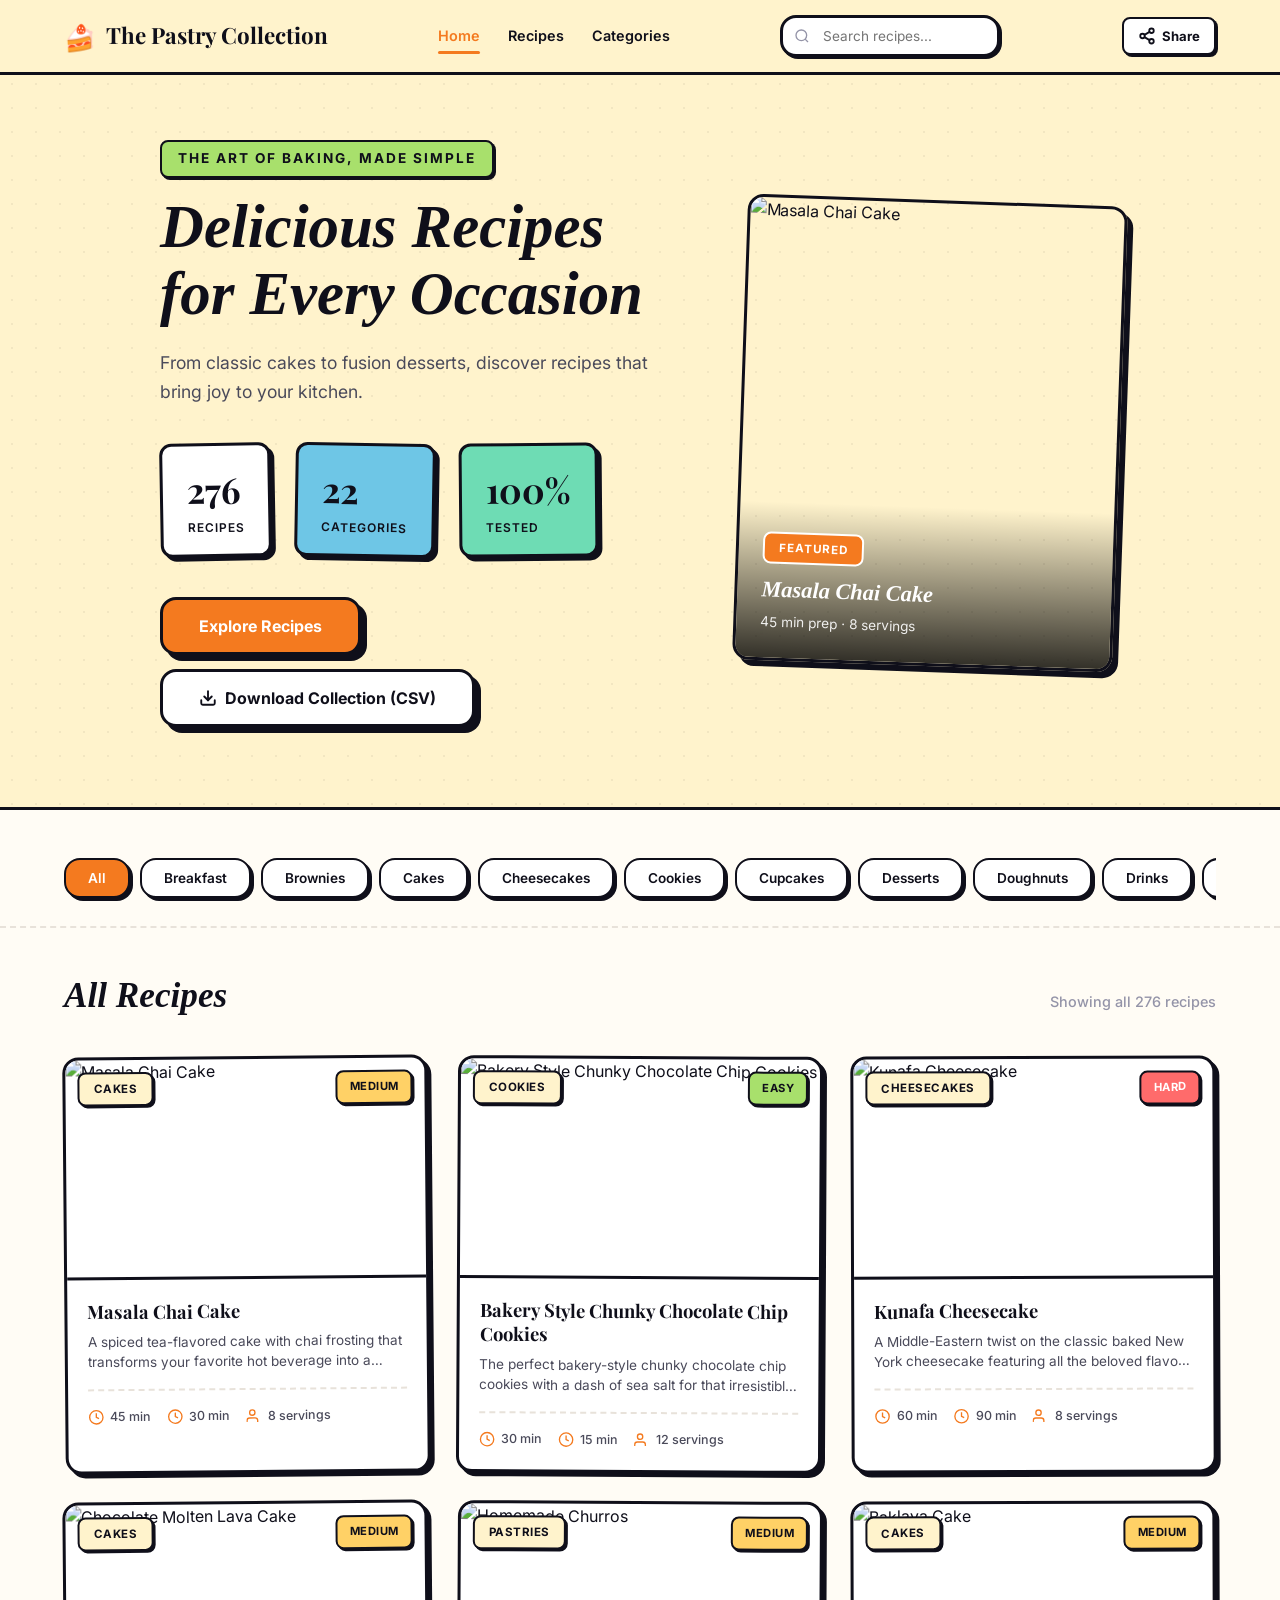
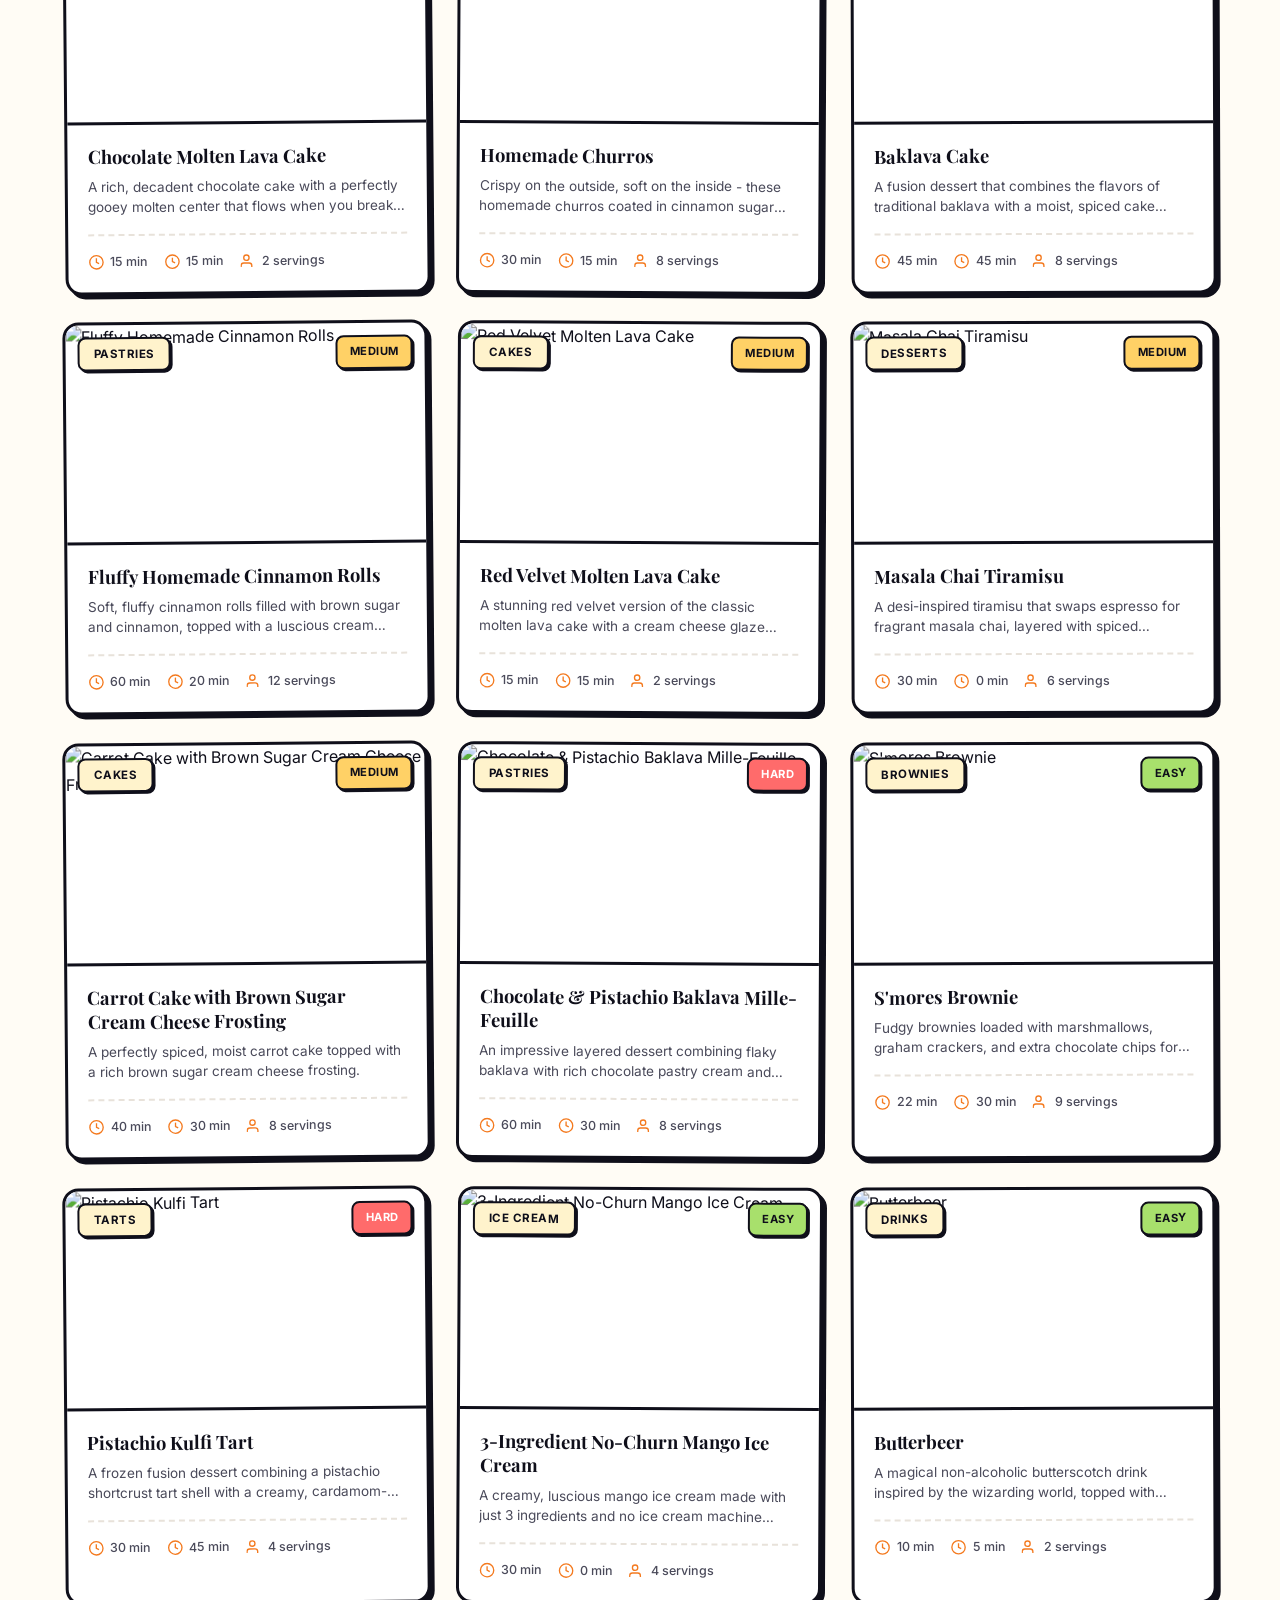
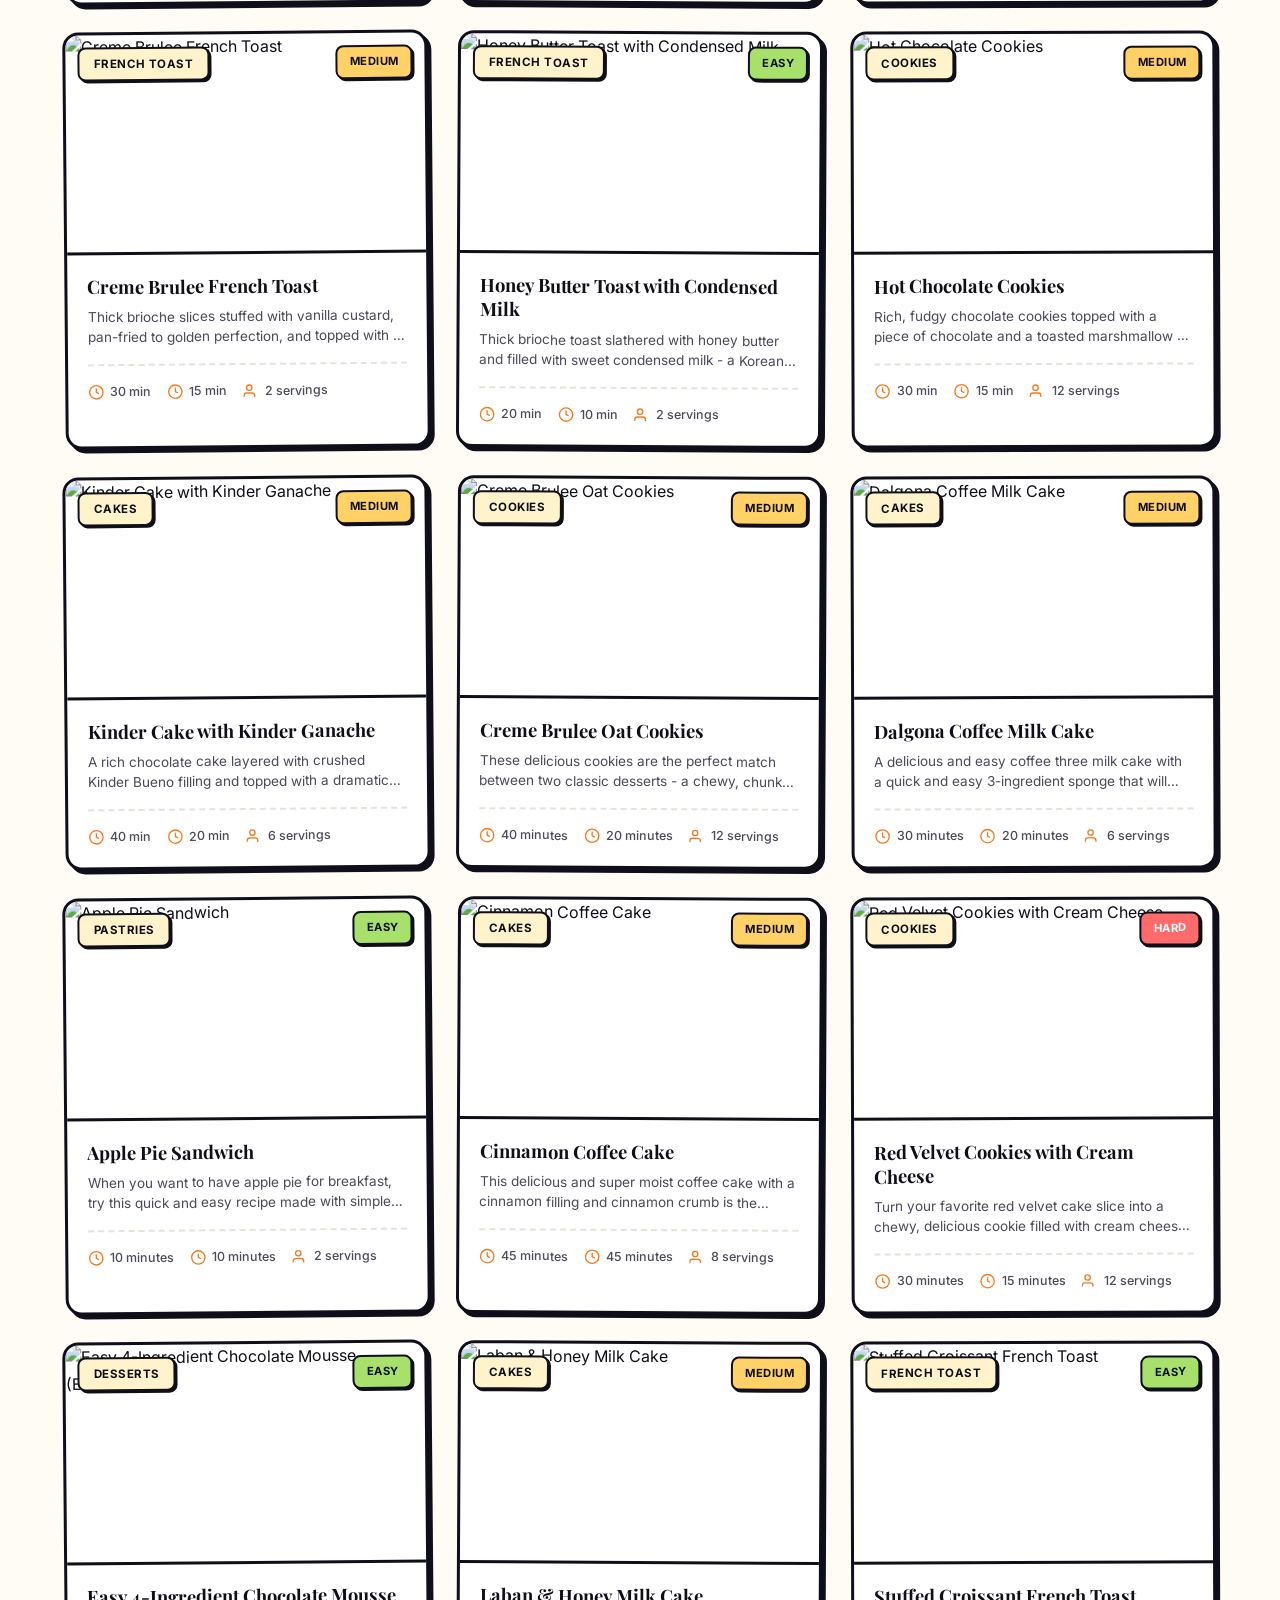
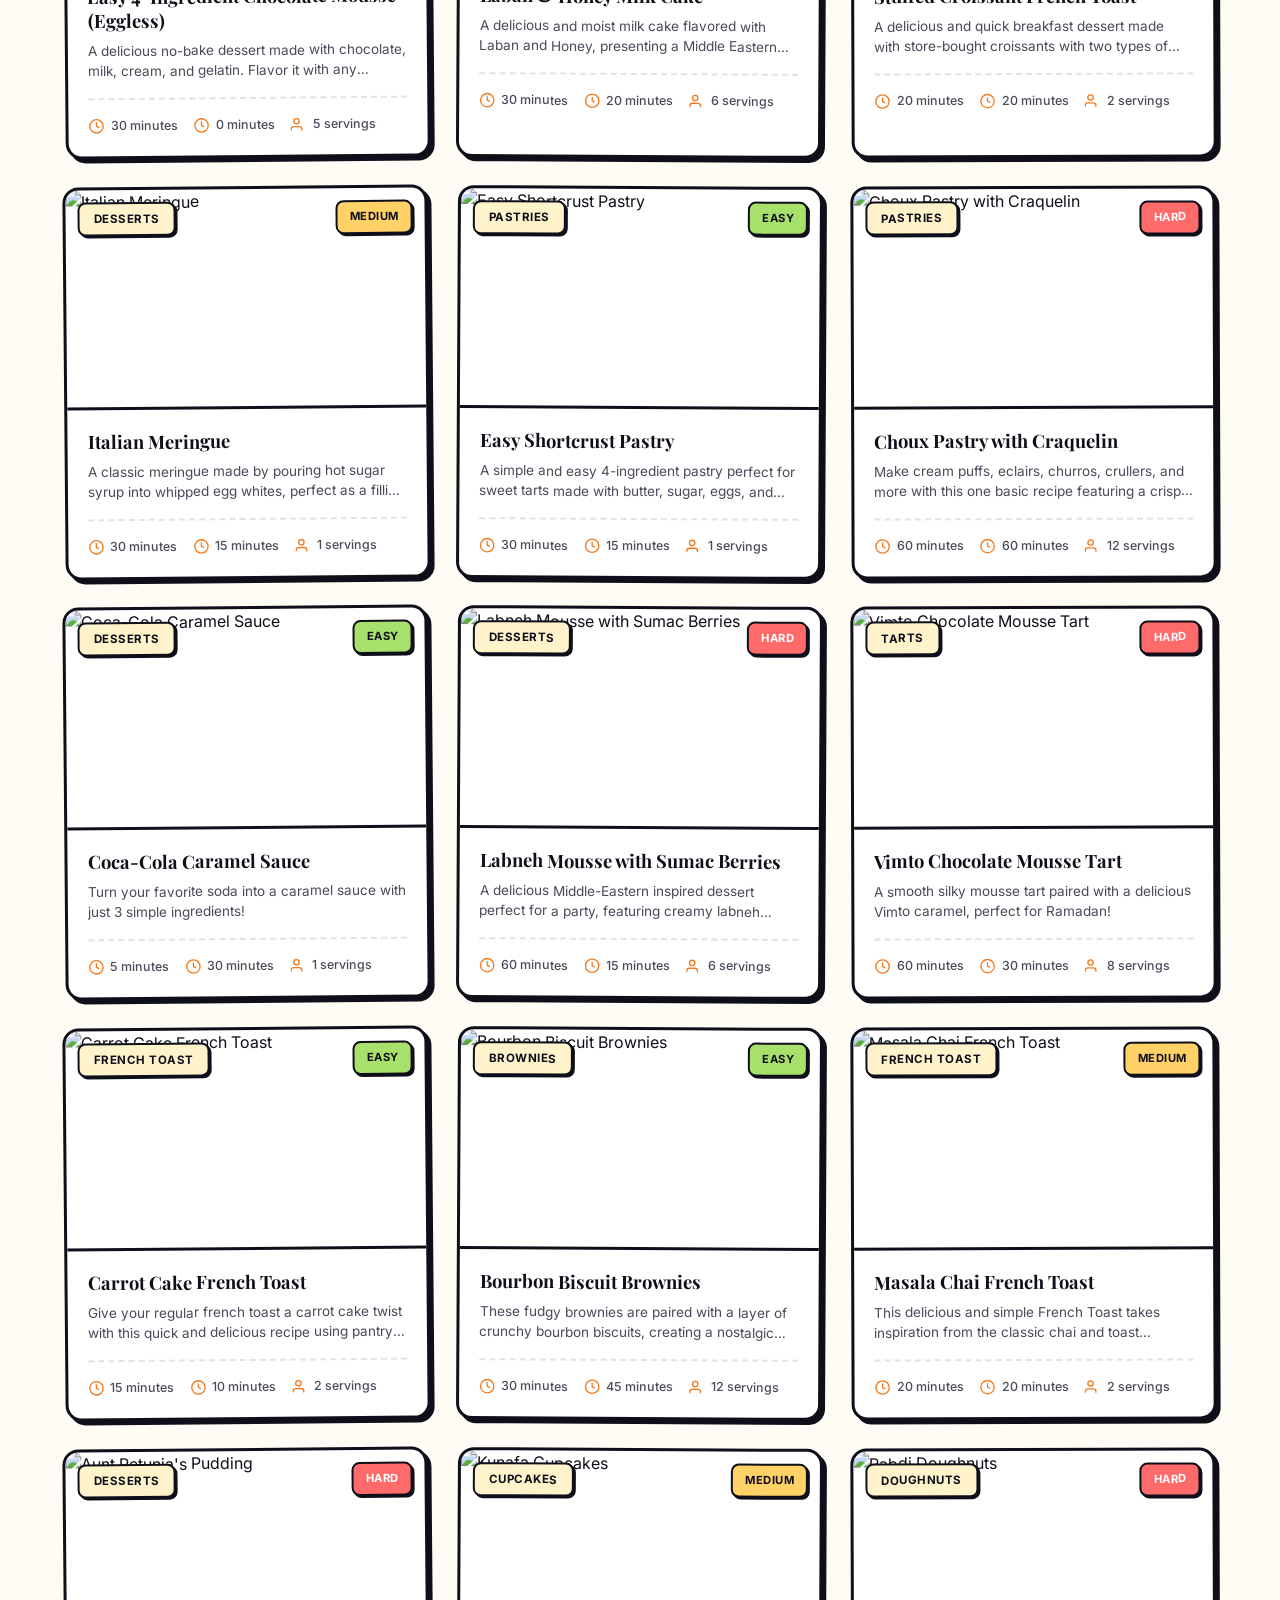
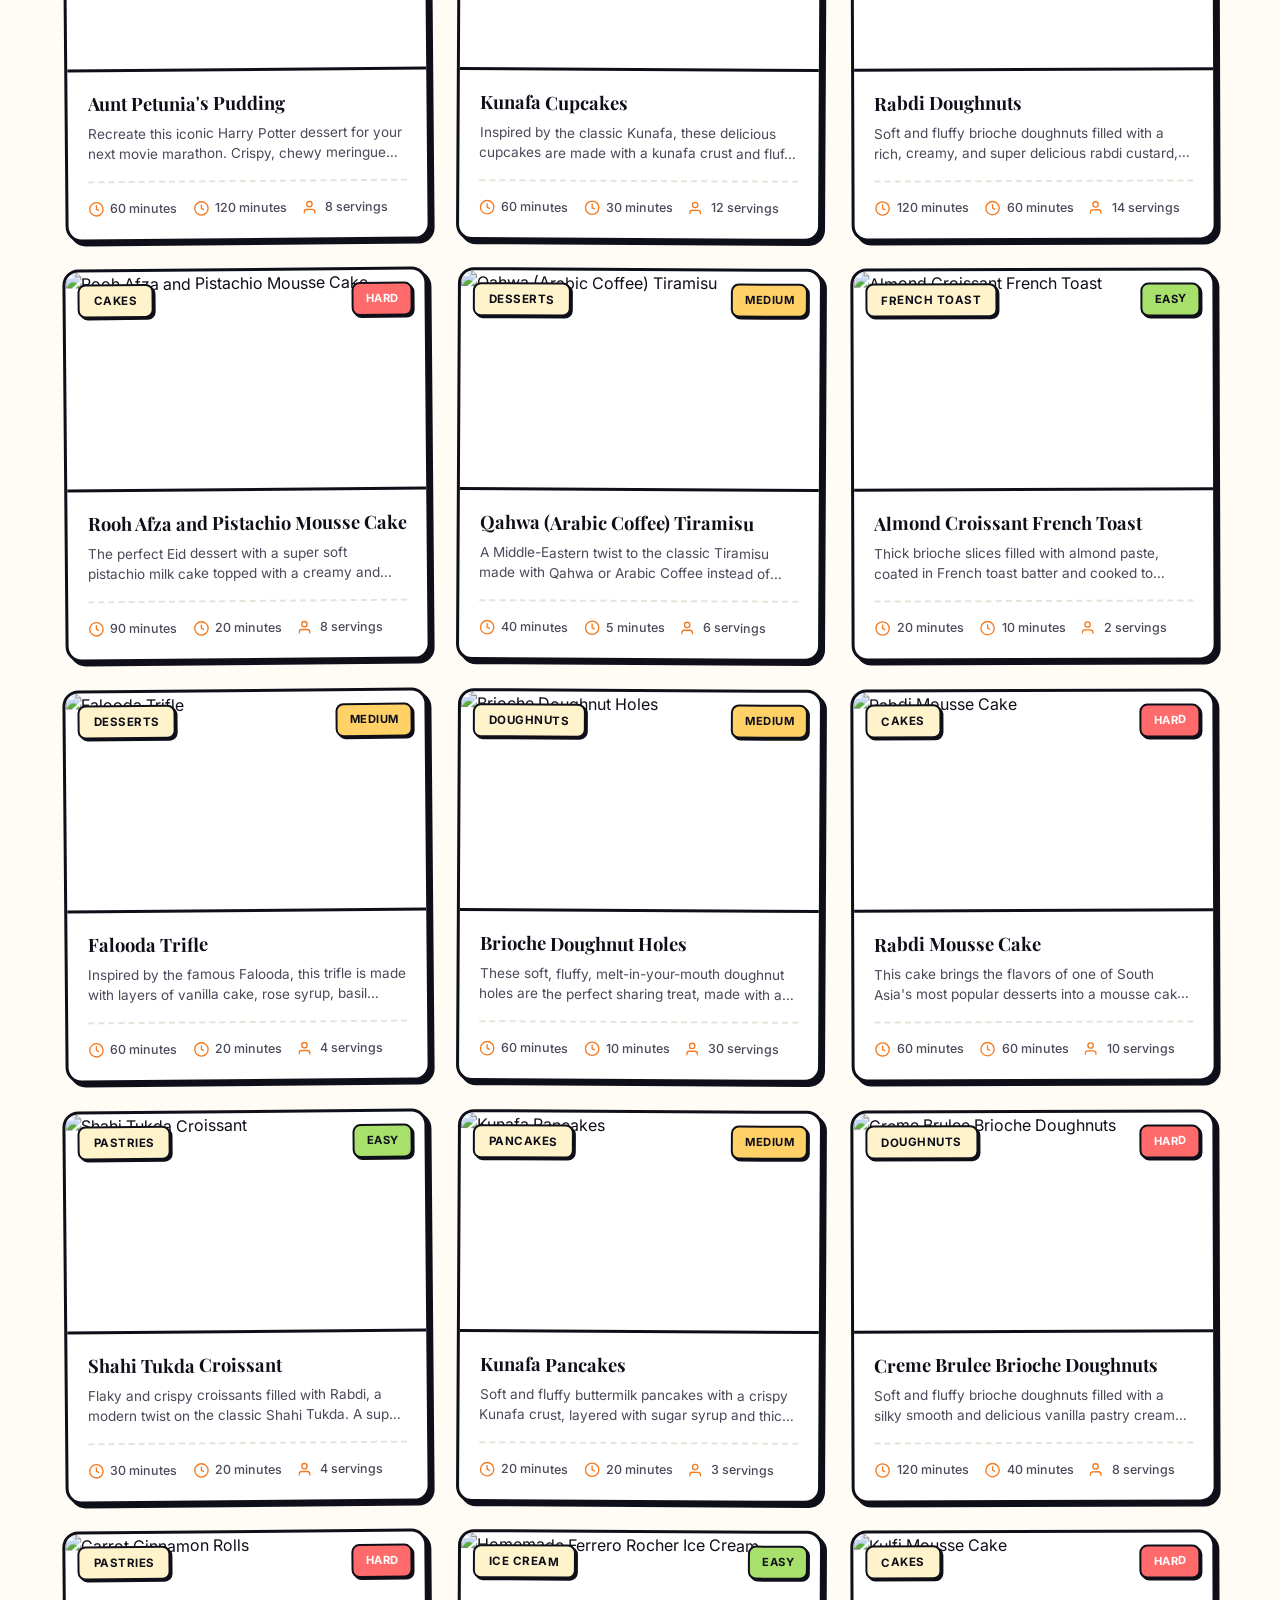
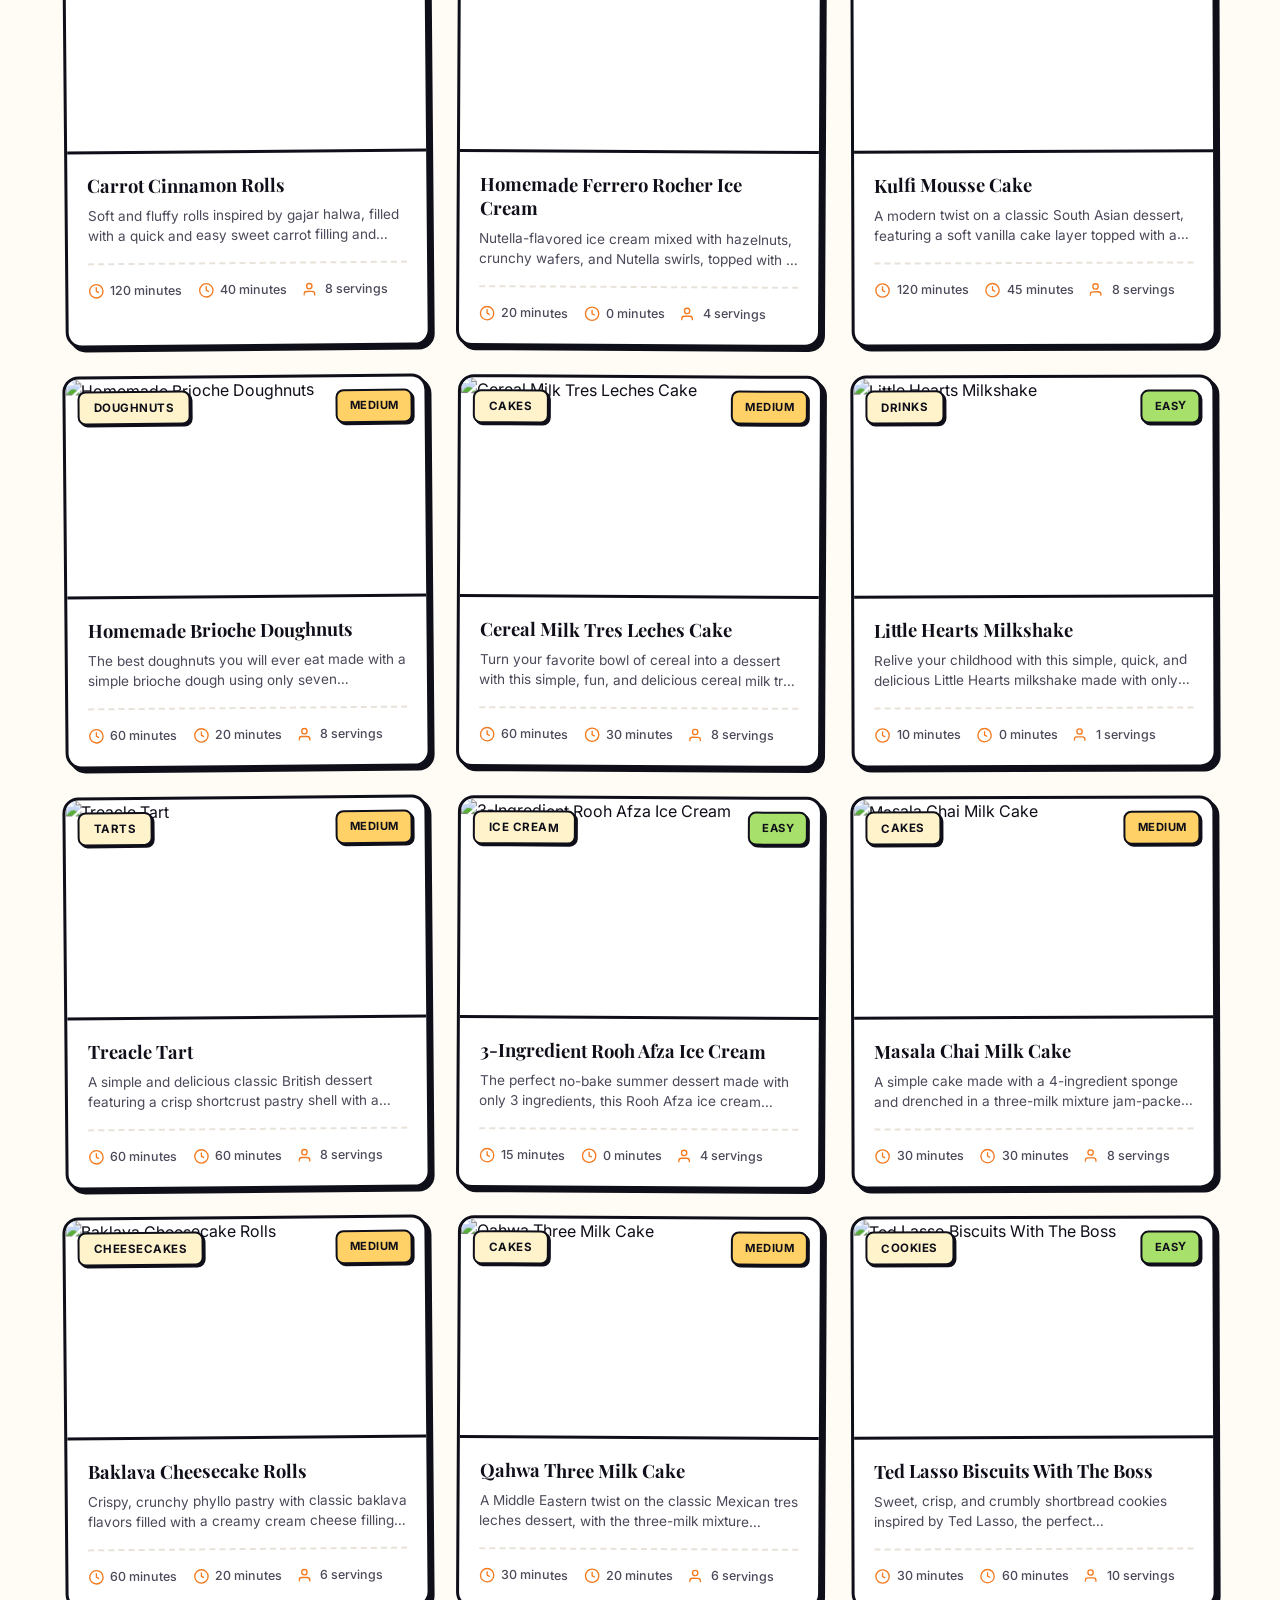
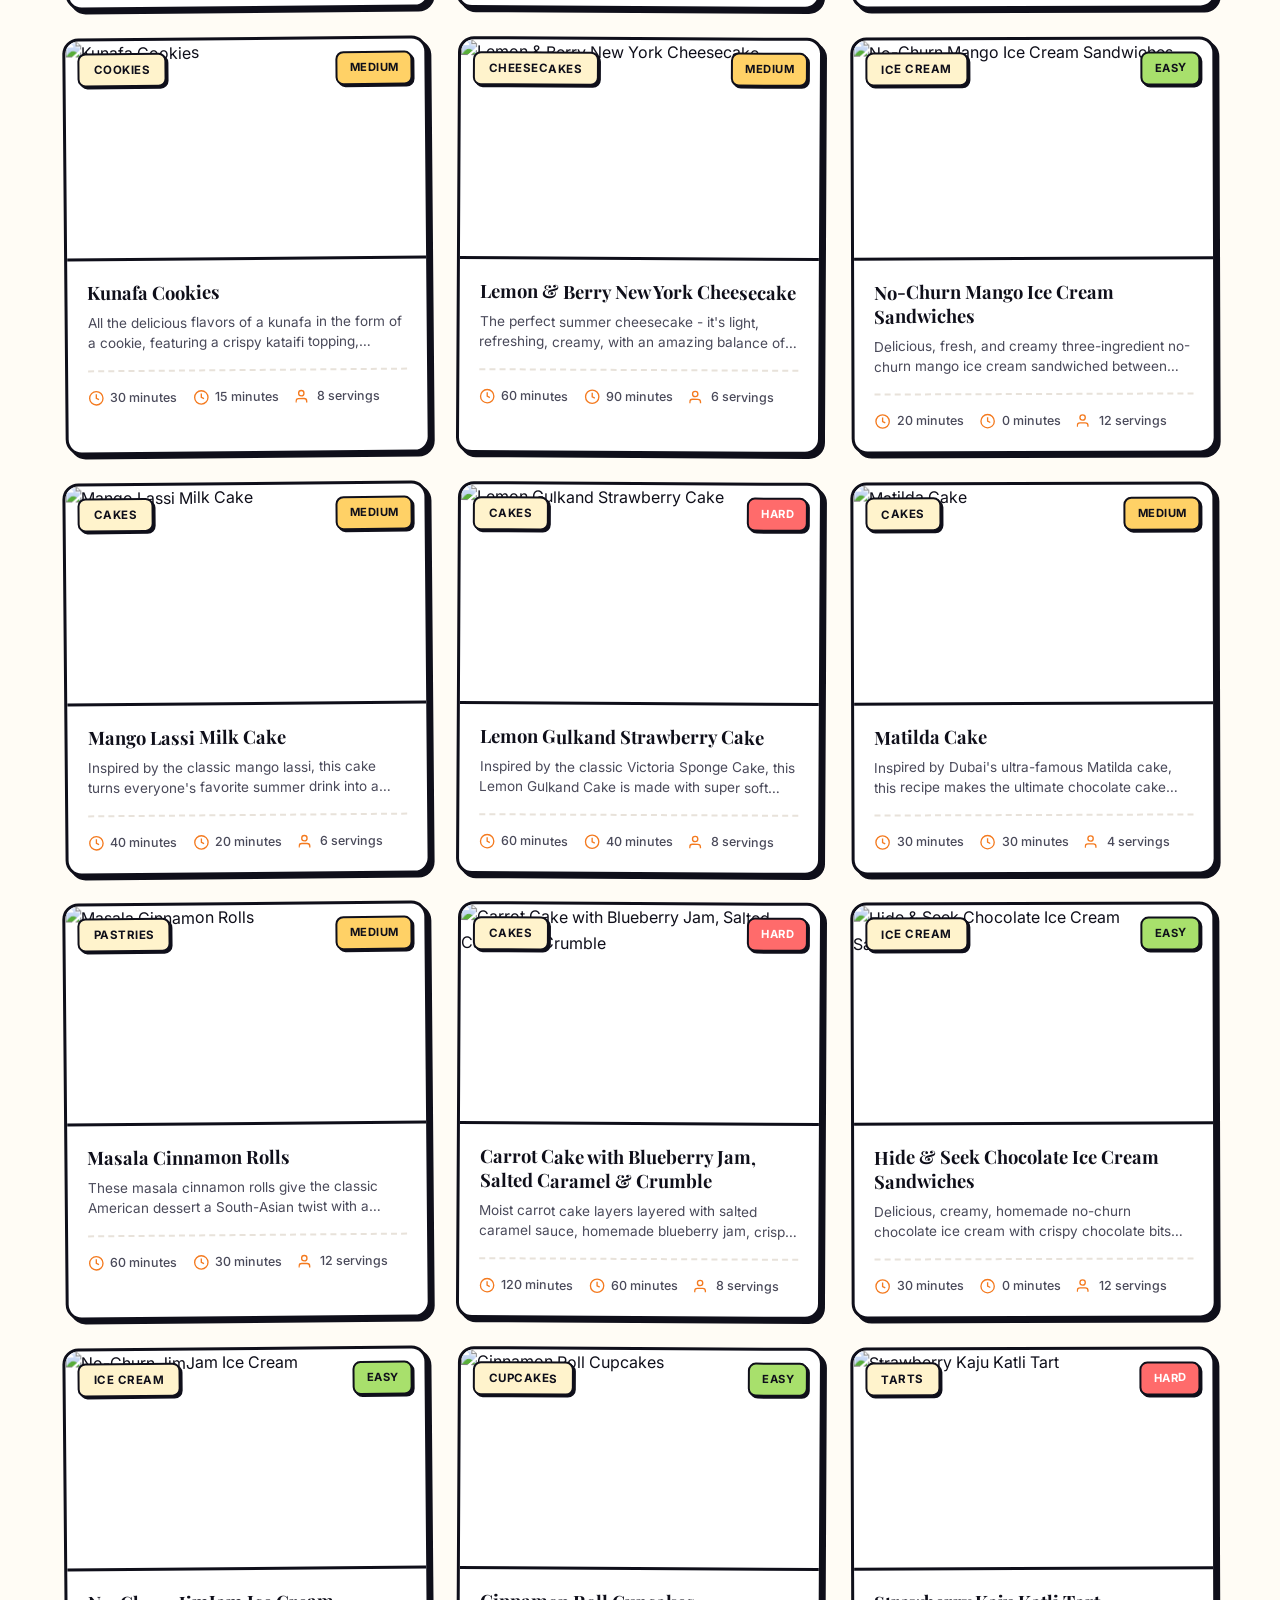
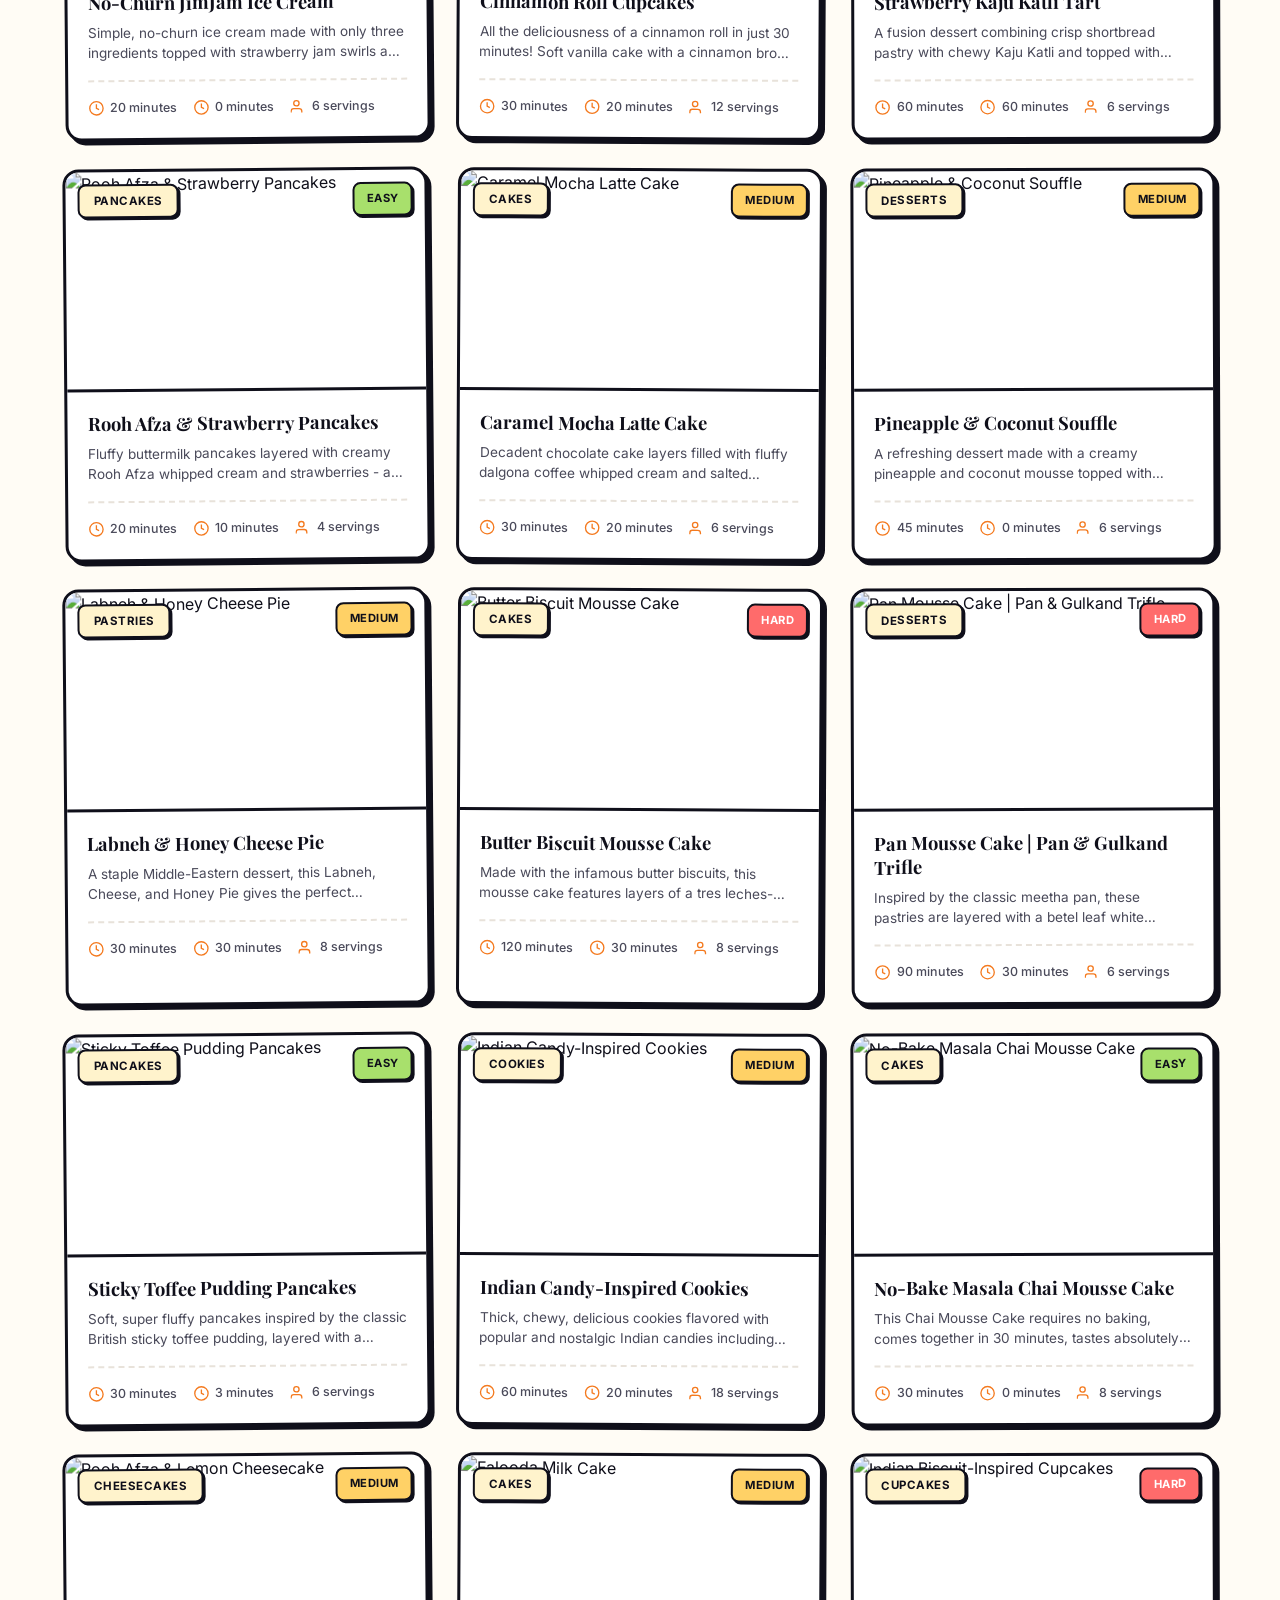
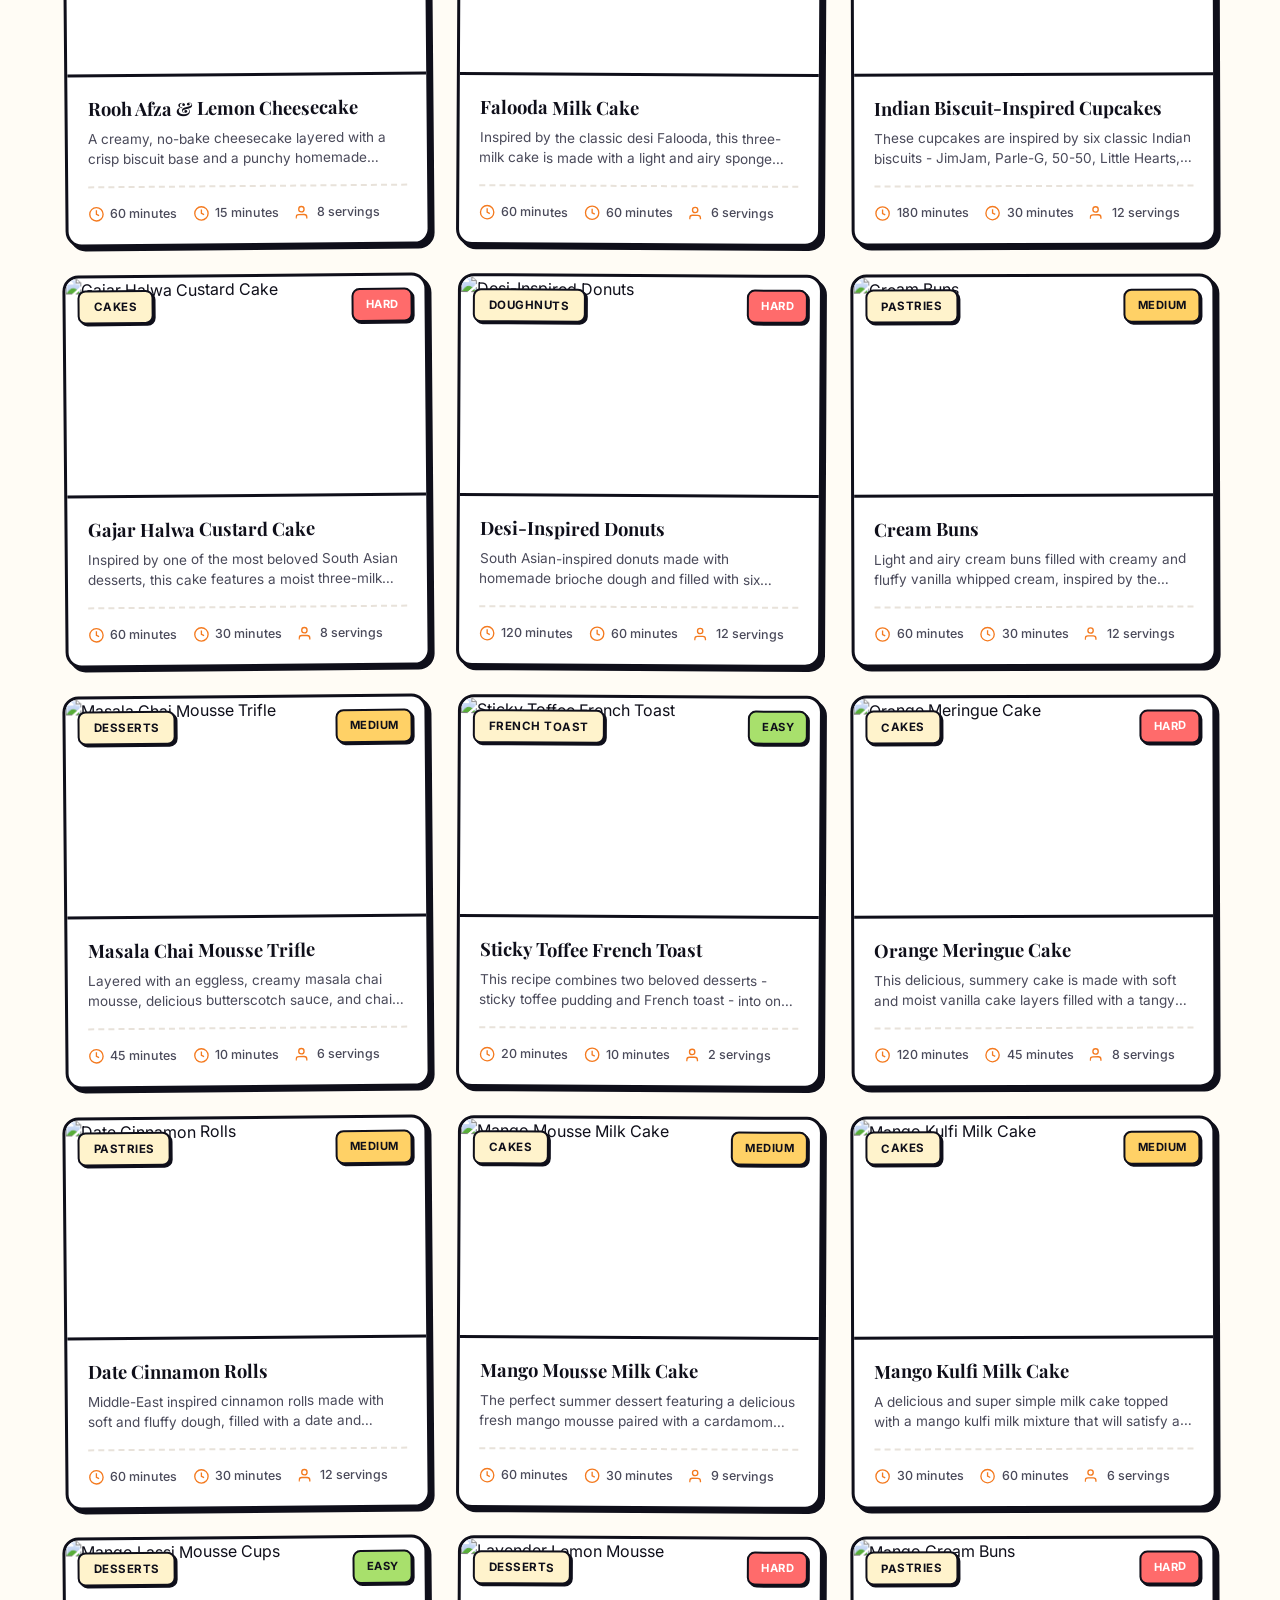
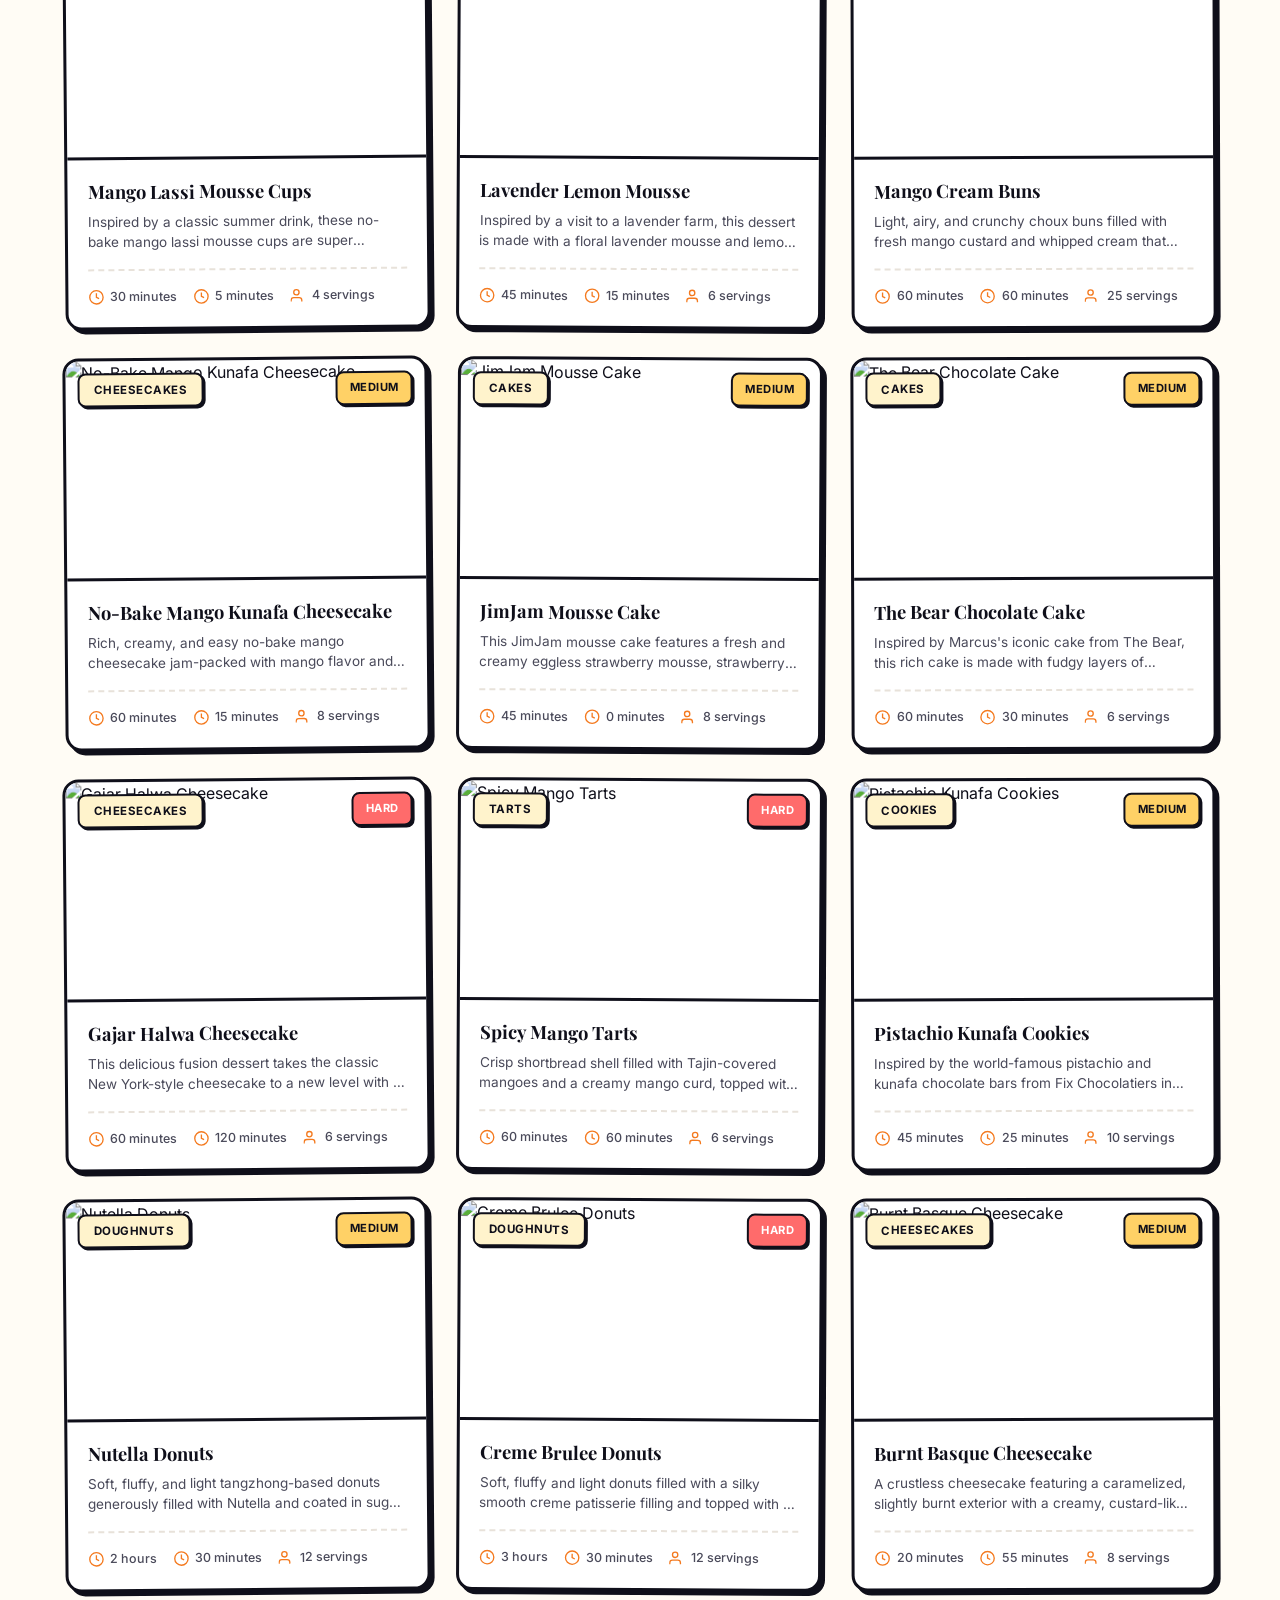
==== commit 1fb0474a: "Add site-wide share button in nav and footer Lets visitors share the full collection URL (not just o" ====
--- a/index.html
+++ b/index.html
@@ -27,6 +27,10 @@
         <input type="text" id="searchInput" placeholder="Search recipes..." oninput="handleSearch(this.value)">
         <svg class="search-icon" viewBox="0 0 24 24" fill="none" stroke="currentColor" stroke-width="2"><circle cx="11" cy="11" r="8"/><path d="m21 21-4.35-4.35"/></svg>
       </div>
+      <button class="nav-share-btn" onclick="shareSite()" title="Share The Pastry Collection" aria-label="Share The Pastry Collection">
+        <svg viewBox="0 0 24 24" width="18" height="18" fill="none" stroke="currentColor" stroke-width="2.4" stroke-linecap="round" stroke-linejoin="round"><circle cx="18" cy="5" r="3"/><circle cx="6" cy="12" r="3"/><circle cx="18" cy="19" r="3"/><line x1="8.59" y1="13.51" x2="15.42" y2="17.49"/><line x1="15.41" y1="6.51" x2="8.59" y2="10.49"/></svg>
+        <span>Share</span>
+      </button>
       <button class="mobile-menu-btn" onclick="toggleMobileMenu()">
         <span></span><span></span><span></span>
       </button>
@@ -154,6 +158,10 @@
           <span class="logo-icon">&#127856;</span>
           <h3>The Pastry Collection</h3>
           <p>The art of baking, made simple.</p>
+          <button class="footer-share-btn" onclick="shareSite()">
+            <svg viewBox="0 0 24 24" width="16" height="16" fill="none" stroke="currentColor" stroke-width="2.4" stroke-linecap="round" stroke-linejoin="round"><circle cx="18" cy="5" r="3"/><circle cx="6" cy="12" r="3"/><circle cx="18" cy="19" r="3"/><line x1="8.59" y1="13.51" x2="15.42" y2="17.49"/><line x1="15.41" y1="6.51" x2="8.59" y2="10.49"/></svg>
+            Share this collection
+          </button>
         </div>
         <div class="footer-links">
           <h4>Categories</h4>
--- a/styles.css
+++ b/styles.css
@@ -656,6 +656,42 @@
   color: var(--secondary);
 }
 
+/* ===== Site-wide share button (nav + footer) ===== */
+.nav-share-btn {
+  display: inline-flex; align-items: center; gap: 6px;
+  padding: 8px 14px;
+  background: var(--bg-card);
+  color: var(--secondary);
+  border: 2px solid var(--secondary);
+  border-radius: var(--radius-xs);
+  box-shadow: 2px 2px 0 var(--secondary);
+  font-size: 0.82rem; font-weight: 700;
+  transition: var(--transition);
+  margin-left: 12px;
+}
+.nav-share-btn:hover {
+  background: var(--accent);
+  transform: translate(1px, 1px);
+  box-shadow: 1px 1px 0 var(--secondary);
+}
+.footer-share-btn {
+  display: inline-flex; align-items: center; gap: 8px;
+  margin-top: 14px;
+  padding: 10px 16px;
+  background: var(--primary);
+  color: white;
+  border: 2px solid white;
+  border-radius: var(--radius-xs);
+  box-shadow: 2px 2px 0 var(--primary-dark);
+  font-size: 0.85rem; font-weight: 700;
+  transition: var(--transition);
+}
+.footer-share-btn:hover {
+  background: var(--primary-dark);
+  transform: translate(1px, 1px);
+  box-shadow: 1px 1px 0 var(--primary-dark);
+}
+
 /* ===== Share buttons ===== */
 .recipe-card-share {
   position: absolute; bottom: 12px; right: 12px;
@@ -843,6 +879,8 @@
 }
 @media (max-width: 768px) {
   .nav-links, .nav-search { display: none; }
+  .nav-share-btn span { display: none; }
+  .nav-share-btn { padding: 8px 10px; margin-left: 6px; }
   .mobile-menu-btn { display: flex; }
   .hero-title { font-size: 2.4rem; }
   .hero { padding: 110px 20px 60px; gap: 40px; }
